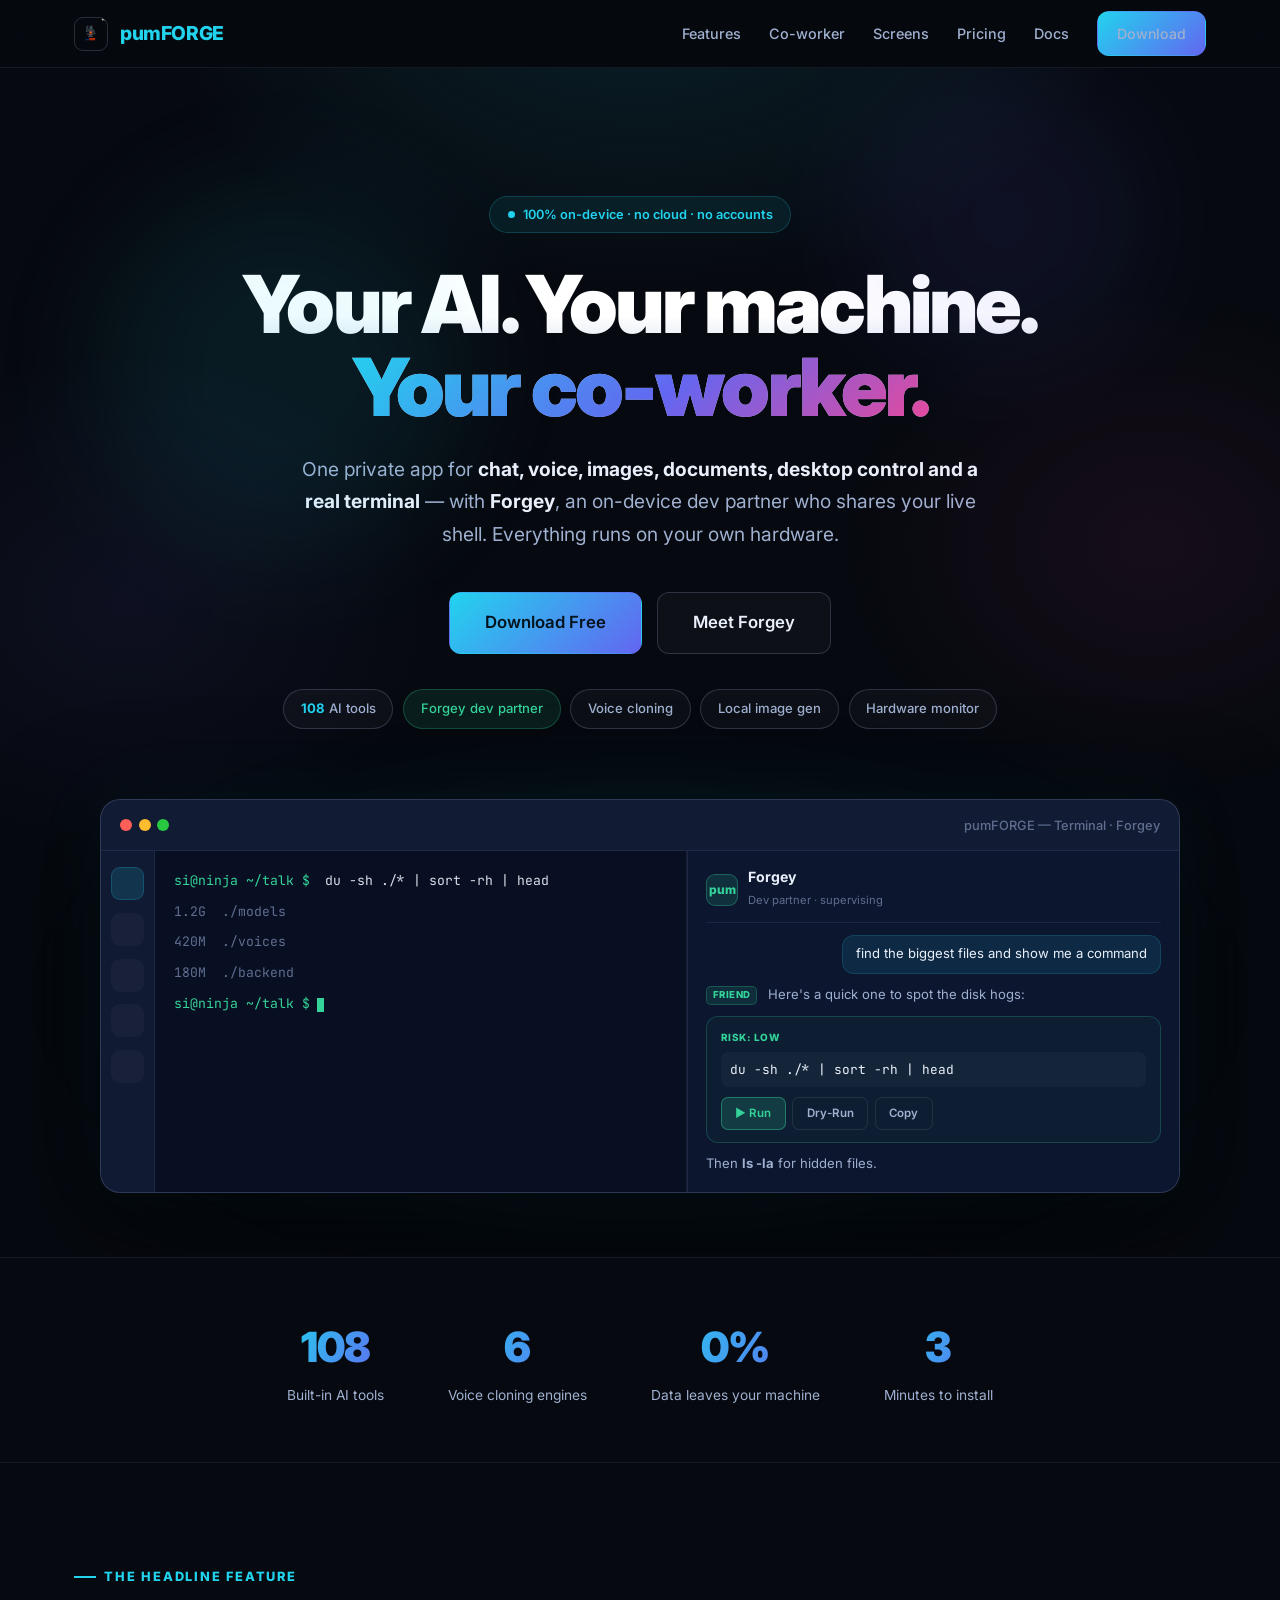
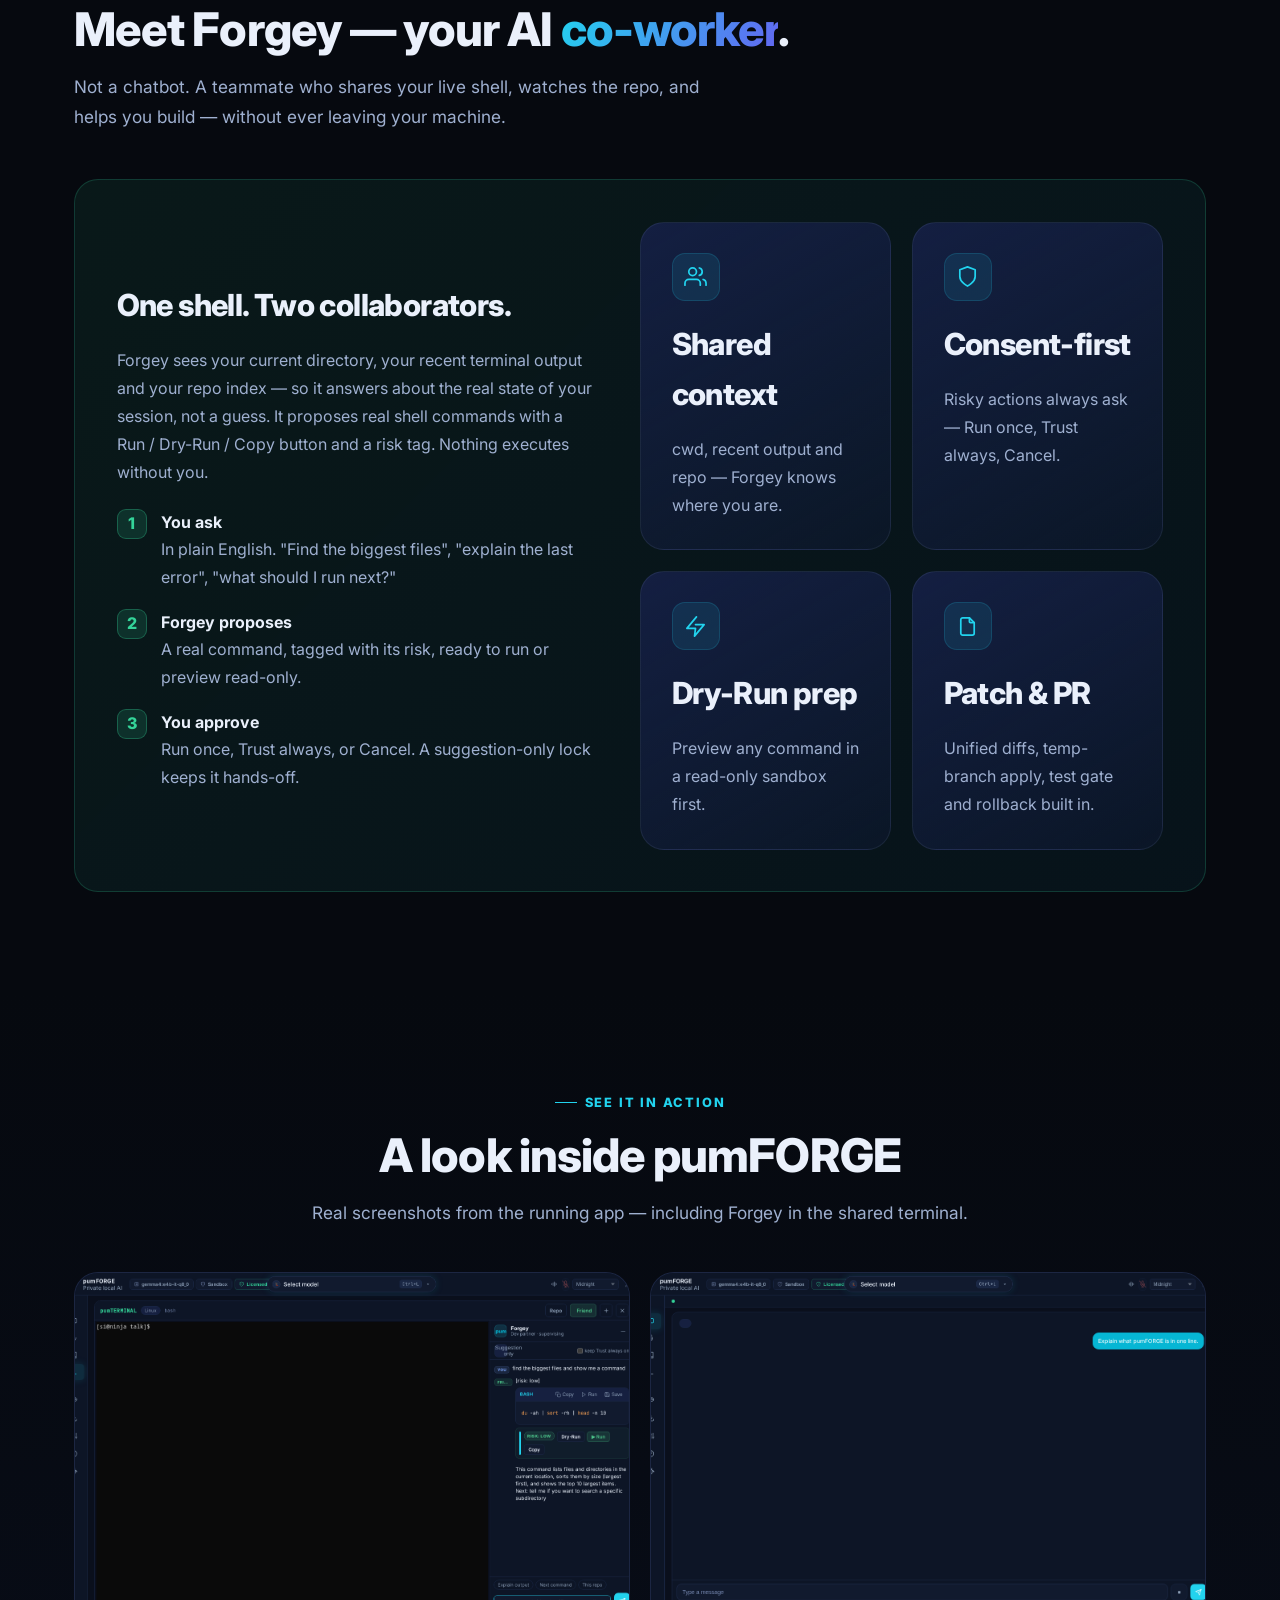
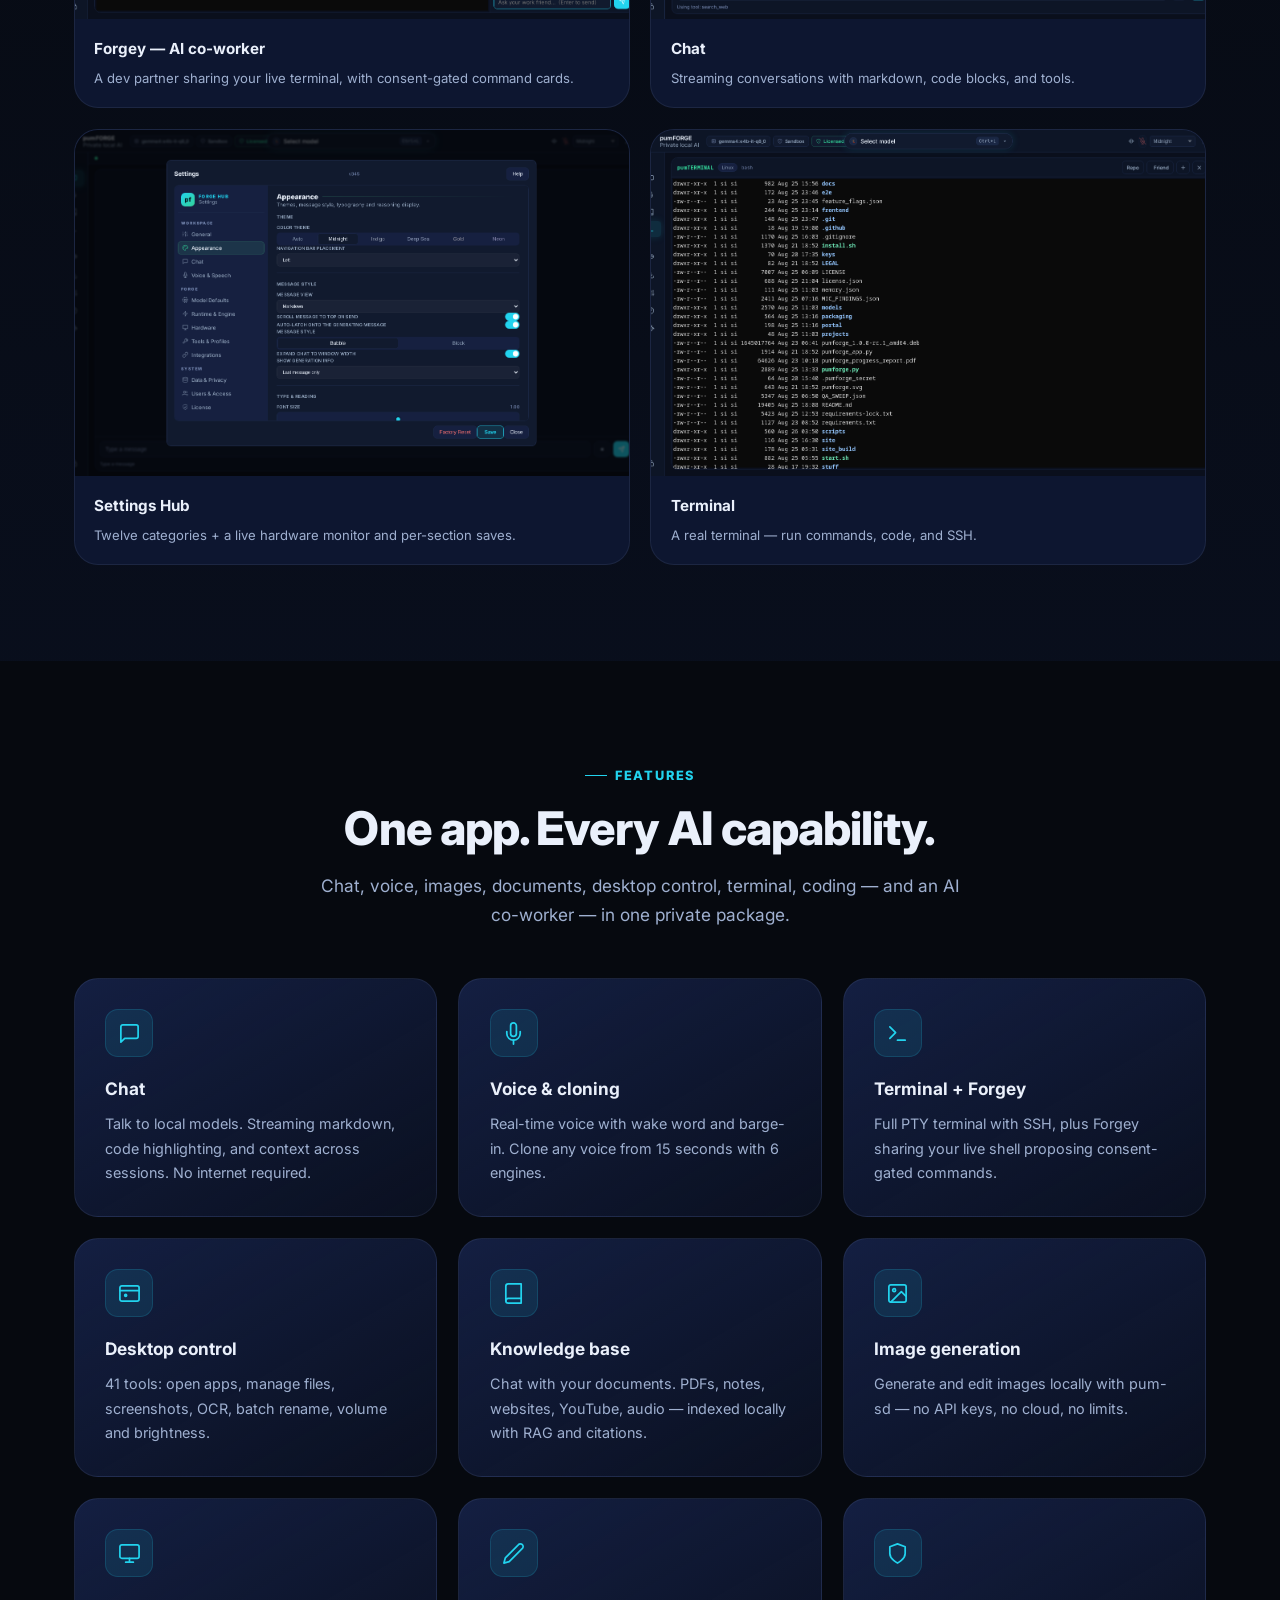
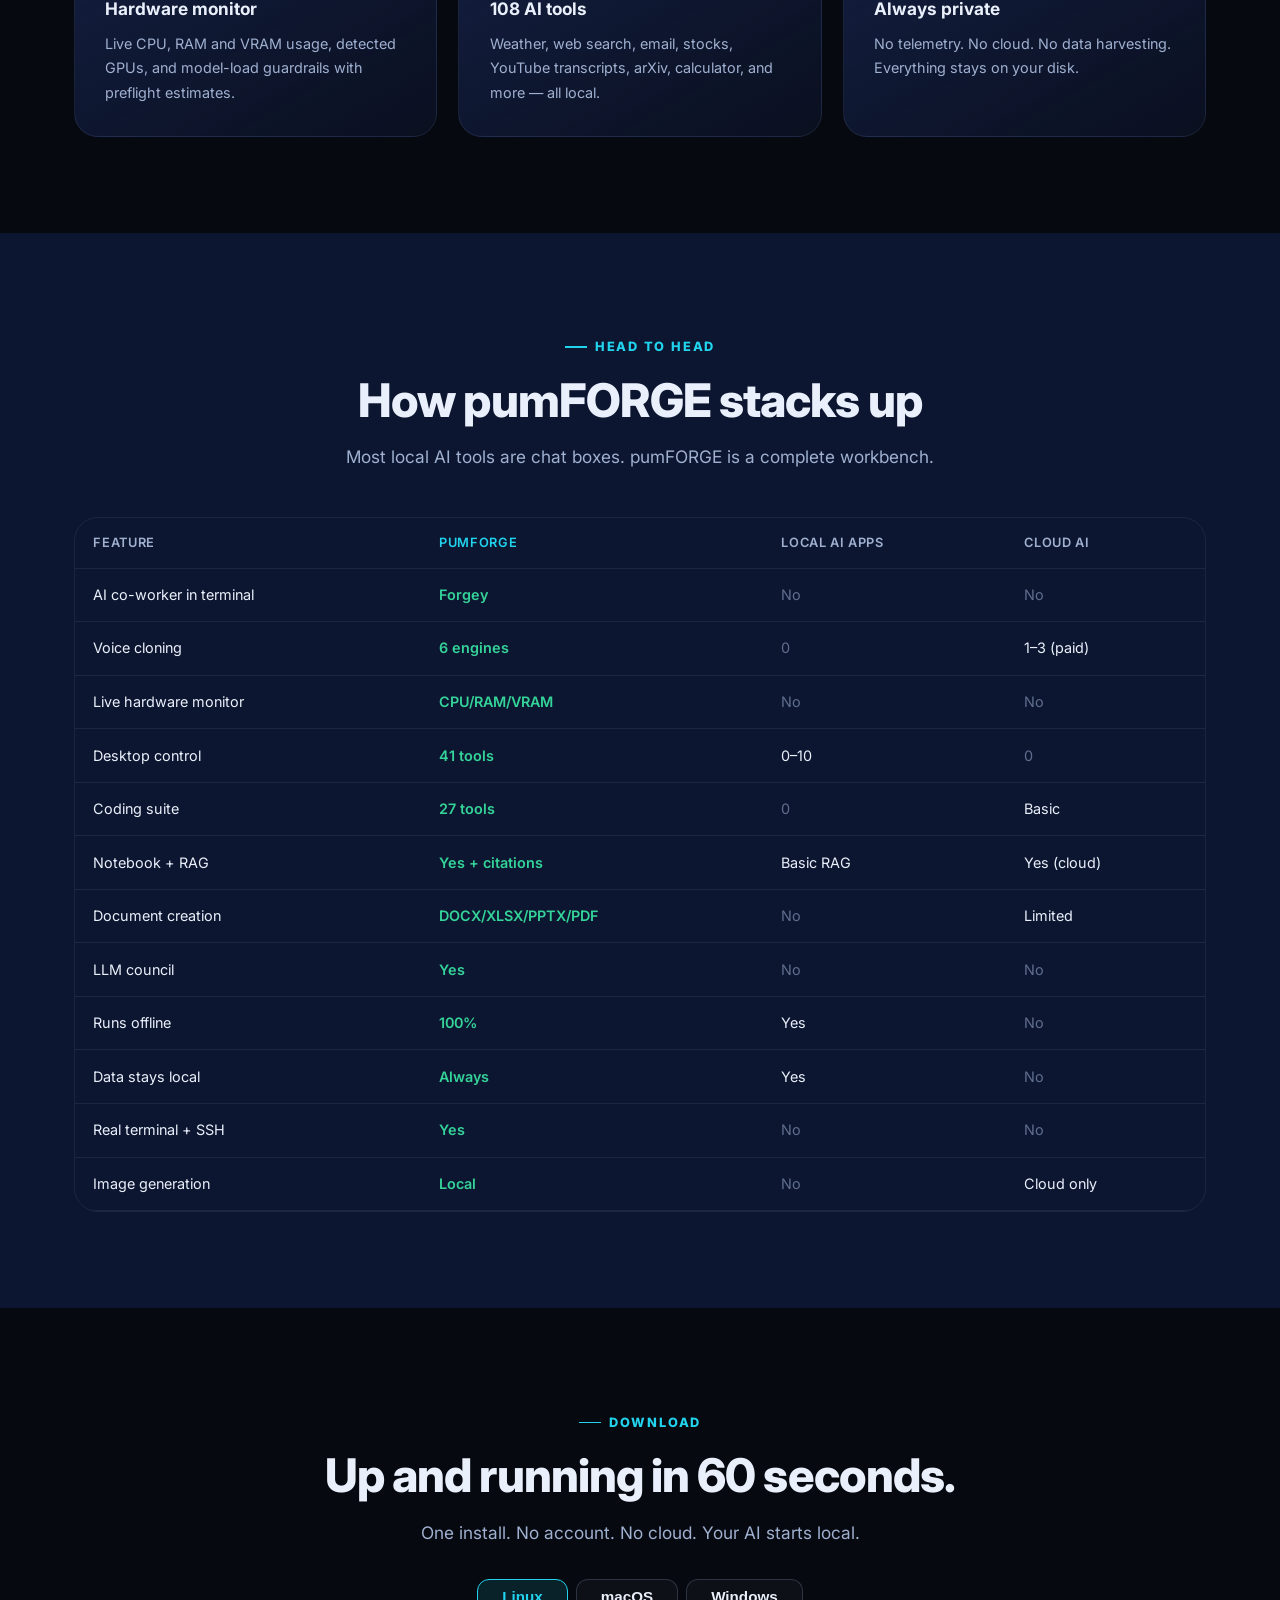
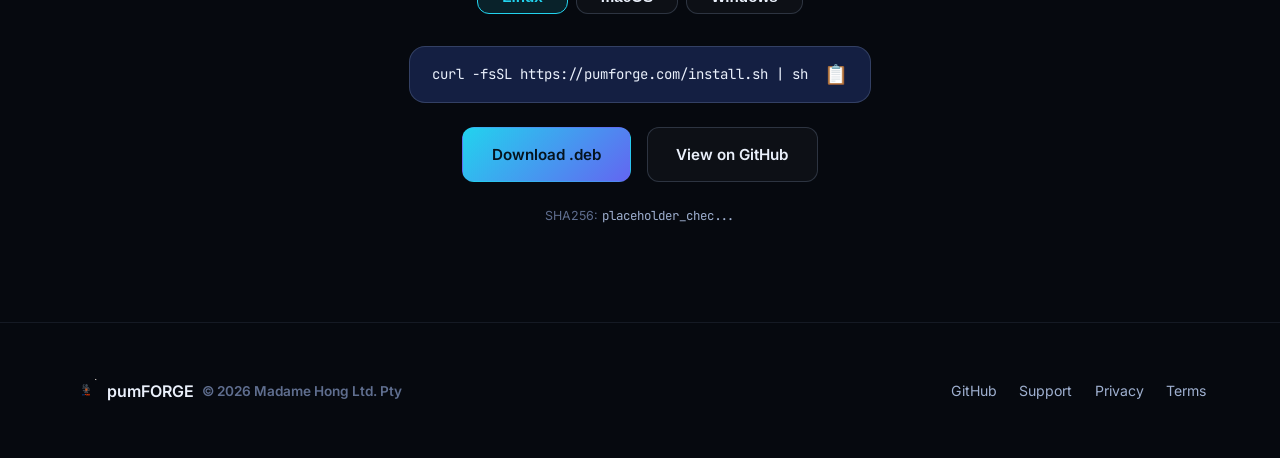
==== index.html @ f3100df6 "Refresh gallery screenshots to v1.3.0 UI; descriptive logo alt; privacy/terms SEO meta - chat/settin" ====
<!DOCTYPE html>
<html lang="en">
<head>
<meta charset="utf-8">
<meta name="viewport" content="width=device-width, initial-scale=1.0">
<title>pumFORGE — Your AI. Your machine. Your co-worker.</title>
<meta name="description" content="The all-in-one private local AI assistant. Chat, voice, images, documents, desktop control, a real terminal — and Forgey, your on-device co-worker. Nothing leaves your PC.">
<link rel="canonical" href="https://pumforge.com/">
<link rel="icon" type="image/png" href="favicon.png">
<meta property="og:type" content="website">
<meta property="og:url" content="https://pumforge.com/">
<meta property="og:title" content="pumFORGE — Private Local AI Assistant & Co-worker">
<meta property="og:description" content="Chat, voice, images, documents, desktop control, a real terminal — and Forgey, your on-device AI co-worker. 100% local, nothing leaves your PC.">
<meta property="og:image" content="https://pumforge.com/og.png">
<meta name="twitter:card" content="summary_large_image">
<meta name="twitter:title" content="pumFORGE — Private Local AI Assistant & Co-worker">
<meta name="twitter:description" content="Chat, voice, images, documents, desktop control, a real terminal — and Forgey, your on-device AI co-worker.">
<link rel="preconnect" href="https://fonts.googleapis.com">
<link rel="preconnect" href="https://fonts.gstatic.com" crossorigin>
<link href="https://fonts.googleapis.com/css2?family=Inter:wght@400;500;600;700;800;900&family=JetBrains+Mono:wght@400;600&display=swap" rel="stylesheet">
<link rel="stylesheet" href="site.css">
<style>.reveal{opacity:0;transform:translateY(26px);transition:opacity .7s cubic-bezier(.2,.7,.2,1),transform .7s cubic-bezier(.2,.7,.2,1)}.reveal.in{opacity:1;transform:none}</style>
</head>
<body>
<header class="nav"><div class="container nav-inner">
  <a href="index.html" class="nav-brand"><img src="pumforge.png" alt="pumFORGE logo — local AI companion"><span>pumFORGE</span></a>
  <nav class="nav-links">
    <a href="features.html">Features</a>
    <a href="#cowork" class="hide-sm">Co-worker</a>
    <a href="#screenshots" class="hide-sm">Screens</a>
    <a href="pricing.html">Pricing</a>
    <a href="docs.html">Docs</a>
    <a href="download.html" class="btn btn-primary" style="padding:.6rem 1.2rem;font-size:.88rem">Download</a>
  </nav>
</div></header>

<main>
<!-- Hero -->
<section class="hero"><div class="orb a"></div><div class="orb b"></div>
  <div class="container">
    <div class="badge"><span class="dot"></span> 100% on-device · no cloud · no accounts</div>
    <h1>Your AI. Your machine.<br><span class="co">Your co-worker.</span></h1>
    <p class="hero-sub">One private app for <b>chat, voice, images, documents, desktop control and a real terminal</b> — with <b>Forgey</b>, an on-device dev partner who shares your live shell. Everything runs on your own hardware.</p>
    <div class="hero-acts">
      <a href="download.html" class="btn btn-primary btn-lg">Download Free</a>
      <a href="#cowork" class="btn btn-secondary btn-lg">Meet Forgey</a>
    </div>
    <div class="chips">
      <span class="chip"><b>108</b> AI tools</span>
      <span class="chip star">Forgey dev partner</span>
      <span class="chip">Voice cloning</span>
      <span class="chip">Local image gen</span>
      <span class="chip">Hardware monitor</span>
    </div>

    <div class="mockup">
      <div class="mockup-glow"></div>
      <div class="mockup-box">
        <div class="m-bar"><div class="m-dots"><span></span><span></span><span></span></div><span class="m-bar-t">pumFORGE — Terminal · Forgey</span></div>
        <div class="m-body">
          <div class="m-rail"><div class="r-dot a"></div><div class="r-dot"></div><div class="r-dot"></div><div class="r-dot"></div><div class="r-dot"></div></div>
          <div class="m-cowork">
            <div class="m-term">
              <div class="term-line"><span class="tp">si@ninja ~/talk $</span> du -sh ./* | sort -rh | head</div>
              <div class="term-line dim">1.2G&nbsp;&nbsp;./models</div>
              <div class="term-line dim">420M&nbsp;&nbsp;./voices</div>
              <div class="term-line dim">180M&nbsp;&nbsp;./backend</div>
              <div class="term-line"><span class="tp">si@ninja ~/talk $</span><span class="caret"></span></div>
            </div>
            <div class="m-friend">
              <div class="wf-head"><span class="wf-ava">pum</span><div><b>Forgey</b><span class="wf-role">Dev partner · supervising</span></div></div>
              <div class="wf-msg user">find the biggest files and show me a command</div>
              <div class="wf-msg ai"><span class="wf-tag">Friend</span> Here's a quick one to spot the disk hogs:</div>
              <div class="wf-cmd"><div class="wf-risk">risk: low</div><div class="wf-code">du -sh ./* | sort -rh | head</div><div class="wf-actions"><span class="wf-btn run">&#9654; Run</span><span class="wf-btn ghost">Dry-Run</span><span class="wf-btn ghost">Copy</span></div></div>
              <div class="wf-msg ai">Then <b>ls -la</b> for hidden files.</div>
            </div>
          </div>
        </div>
      </div>
    </div>
  </div>
</section>

<!-- Stats -->
<section class="stats"><div class="container"><div class="stats-grid">
  <div class="stat"><div class="n">108</div><div class="l">Built-in AI tools</div></div>
  <div class="stat"><div class="n">6</div><div class="l">Voice cloning engines</div></div>
  <div class="stat"><div class="n">0%</div><div class="l">Data leaves your machine</div></div>
  <div class="stat"><div class="n">3</div><div class="l">Minutes to install</div></div>
</div></div></section>

<!-- Co-worker -->
<section id="cowork"><div class="container">
  <p class="section-title">The headline feature</p>
  <h2>Meet Forgey — your AI <em>co-worker</em>.</h2>
  <p class="subtitle">Not a chatbot. A teammate who shares your live shell, watches the repo, and helps you build — without ever leaving your machine.</p>
  <div class="cw-feature" style="margin-top:3rem">
    <div>
      <h3>One shell. Two collaborators.</h3>
      <p>Forgey sees your current directory, your recent terminal output and your repo index — so it answers about the real state of your session, not a guess. It proposes real shell commands with a Run / Dry-Run / Copy button and a risk tag. Nothing executes without you.</p>
      <div class="cw-steps">
        <div class="cw-step"><span class="n">1</span><div><b>You ask</b><p>In plain English. "Find the biggest files", "explain the last error", "what should I run next?"</p></div></div>
        <div class="cw-step"><span class="n">2</span><div><b>Forgey proposes</b><p>A real command, tagged with its risk, ready to run or preview read-only.</p></div></div>
        <div class="cw-step"><span class="n">3</span><div><b>You approve</b><p>Run once, Trust always, or Cancel. A suggestion-only lock keeps it hands-off.</p></div></div>
      </div>
    </div>
    <div class="grid grid-2">
      <div class="feature"><div class="fi"><svg viewBox="0 0 24 24" fill="none" stroke-width="1.8" stroke-linecap="round" stroke-linejoin="round"><path d="M17 21v-2a4 4 0 0 0-4-4H5a4 4 0 0 0-4 4v2"/><circle cx="9" cy="7" r="4"/><path d="M23 21v-2a4 4 0 0 0-3-3.87"/><path d="M16 3.13a4 4 0 0 1 0 7.75"/></svg></div><h3>Shared context</h3><p>cwd, recent output and repo — Forgey knows where you are.</p></div>
      <div class="feature"><div class="fi"><svg viewBox="0 0 24 24" fill="none" stroke-width="1.8" stroke-linecap="round" stroke-linejoin="round"><path d="M12 22s8-4 8-10V5l-8-3-8 3v7c0 6 8 10 8 10z"/></svg></div><h3>Consent-first</h3><p>Risky actions always ask — Run once, Trust always, Cancel.</p></div>
      <div class="feature"><div class="fi"><svg viewBox="0 0 24 24" fill="none" stroke-width="1.8" stroke-linecap="round" stroke-linejoin="round"><polyline points="13 2 3 14 12 14 11 22 21 10 12 10"/></svg></div><h3>Dry-Run prep</h3><p>Preview any command in a read-only sandbox first.</p></div>
      <div class="feature"><div class="fi"><svg viewBox="0 0 24 24" fill="none" stroke-width="1.8" stroke-linecap="round" stroke-linejoin="round"><path d="M14 3v4a1 1 0 0 0 1 1h4"/><path d="M17 21H7a2 2 0 0 1-2-2V5a2 2 0 0 1 2-2h7l5 5v11a2 2 0 0 1-2 2z"/></svg></div><h3>Patch &amp; PR</h3><p>Unified diffs, temp-branch apply, test gate and rollback built in.</p></div>
    </div>
  </div>
</div></section>

<!-- Screenshots -->
<section id="screenshots" style="background:linear-gradient(180deg,transparent,rgba(13,22,48,.4))"><div class="container">
  <div class="center"><p class="section-title" style="justify-content:center">See it in action</p><h2>A look inside pumFORGE</h2><p class="subtitle">Real screenshots from the running app — including Forgey in the shared terminal.</p></div>
  <div class="shot-grid">
    <figure class="shot"><img src="workfriend.png" alt="Forgey — AI co-worker in the shared terminal" loading="lazy"><figcaption><b>Forgey — AI co-worker</b><span>A dev partner sharing your live terminal, with consent-gated command cards.</span></figcaption></figure>
    <figure class="shot"><img src="chat.png" alt="Chat with streaming markdown and code blocks" loading="lazy"><figcaption><b>Chat</b><span>Streaming conversations with markdown, code blocks, and tools.</span></figcaption></figure>
    <figure class="shot"><img src="settings.png" alt="Settings Hub" loading="lazy"><figcaption><b>Settings Hub</b><span>Twelve categories + a live hardware monitor and per-section saves.</span></figcaption></figure>
    <figure class="shot"><img src="terminal.png" alt="Terminal" loading="lazy"><figcaption><b>Terminal</b><span>A real terminal — run commands, code, and SSH.</span></figcaption></figure>
  </div>
</div></section>

<!-- Features -->
<section id="features"><div class="container">
  <div class="center"><p class="section-title" style="justify-content:center">Features</p><h2>One app. Every AI capability.</h2><p class="subtitle">Chat, voice, images, documents, desktop control, terminal, coding — and an AI co-worker — in one private package.</p></div>
  <div class="grid grid-3" style="margin-top:3rem">
    <div class="feature"><div class="fi"><svg viewBox="0 0 24 24" fill="none" stroke-width="1.8" stroke-linecap="round" stroke-linejoin="round"><path d="M21 15a2 2 0 0 1-2 2H7l-4 4V5a2 2 0 0 1 2-2h14a2 2 0 0 1 2 2z"/></svg></div><h3>Chat</h3><p>Talk to local models. Streaming markdown, code highlighting, and context across sessions. No internet required.</p></div>
    <div class="feature"><div class="fi"><svg viewBox="0 0 24 24" fill="none" stroke-width="1.8" stroke-linecap="round" stroke-linejoin="round"><path d="M12 1a3 3 0 0 0-3 3v8a3 3 0 0 0 6 0V4a3 3 0 0 0-3-3z"/><path d="M19 10v2a7 7 0 0 1-14 0v-2"/><line x1="12" y1="19" x2="12" y2="23"/></svg></div><h3>Voice &amp; cloning</h3><p>Real-time voice with wake word and barge-in. Clone any voice from 15 seconds with 6 engines.</p></div>
    <div class="feature"><div class="fi"><svg viewBox="0 0 24 24" fill="none" stroke-width="1.8" stroke-linecap="round" stroke-linejoin="round"><polyline points="4 17 10 11 4 5"/><line x1="12" y1="19" x2="20" y2="19"/></svg></div><h3>Terminal + Forgey</h3><p>Full PTY terminal with SSH, plus Forgey sharing your live shell proposing consent-gated commands.</p></div>
    <div class="feature"><div class="fi"><svg viewBox="0 0 24 24" fill="none" stroke-width="1.8" stroke-linecap="round" stroke-linejoin="round"><rect x="2" y="4" width="20" height="16" rx="2"/><line x1="2" y1="9" x2="22" y2="9"/><circle cx="8" cy="14" r="1"/></svg></div><h3>Desktop control</h3><p>41 tools: open apps, manage files, screenshots, OCR, batch rename, volume and brightness.</p></div>
    <div class="feature"><div class="fi"><svg viewBox="0 0 24 24" fill="none" stroke-width="1.8" stroke-linecap="round" stroke-linejoin="round"><path d="M4 19.5A2.5 2.5 0 0 1 6.5 17H20"/><path d="M6.5 2H20v20H6.5A2.5 2.5 0 0 1 4 19.5v-15A2.5 2.5 0 0 1 6.5 2z"/></svg></div><h3>Knowledge base</h3><p>Chat with your documents. PDFs, notes, websites, YouTube, audio — indexed locally with RAG and citations.</p></div>
    <div class="feature"><div class="fi"><svg viewBox="0 0 24 24" fill="none" stroke-width="1.8" stroke-linecap="round" stroke-linejoin="round"><rect x="3" y="3" width="18" height="18" rx="2"/><circle cx="8.5" cy="8.5" r="1.5"/><path d="M21 15l-5-5L5 21"/></svg></div><h3>Image generation</h3><p>Generate and edit images locally with pum-sd — no API keys, no cloud, no limits.</p></div>
    <div class="feature"><div class="fi"><svg viewBox="0 0 24 24" fill="none" stroke-width="1.8" stroke-linecap="round" stroke-linejoin="round"><rect x="2" y="3" width="20" height="14" rx="2"/><line x1="8" y1="21" x2="16" y2="21"/><line x1="12" y1="17" x2="12" y2="21"/></svg></div><h3>Hardware monitor</h3><p>Live CPU, RAM and VRAM usage, detected GPUs, and model-load guardrails with preflight estimates.</p></div>
    <div class="feature"><div class="fi"><svg viewBox="0 0 24 24" fill="none" stroke-width="1.8" stroke-linecap="round" stroke-linejoin="round"><path d="M17 3a2.85 2.83 0 1 1 4 4L7.5 20.5 2 22l1.5-5.5Z"/></svg></div><h3>108 AI tools</h3><p>Weather, web search, email, stocks, YouTube transcripts, arXiv, calculator, and more — all local.</p></div>
    <div class="feature"><div class="fi"><svg viewBox="0 0 24 24" fill="none" stroke-width="1.8" stroke-linecap="round" stroke-linejoin="round"><path d="M12 22s8-4 8-10V5l-8-3-8 3v7c0 6 8 10 8 10z"/></svg></div><h3>Always private</h3><p>No telemetry. No cloud. No data harvesting. Everything stays on your disk.</p></div>
  </div>
</div></section>

<!-- Compare -->
<section id="compare" style="background:var(--surface)"><div class="container">
  <div class="center"><p class="section-title" style="justify-content:center">Head to head</p><h2>How pumFORGE stacks up</h2><p class="subtitle">Most local AI tools are chat boxes. pumFORGE is a complete workbench.</p></div>
  <div class="cmp-wrap" style="margin-top:2.8rem"><table class="cmp">
    <thead><tr><th>Feature</th><th class="pf">pumFORGE</th><th>Local AI apps</th><th>Cloud AI</th></tr></thead>
    <tbody>
      <tr><td>AI co-worker in terminal</td><td class="pf">Forgey</td><td class="cx">No</td><td class="cx">No</td></tr>
      <tr><td>Voice cloning</td><td class="pf">6 engines</td><td class="cx">0</td><td>1–3 (paid)</td></tr>
      <tr><td>Live hardware monitor</td><td class="pf">CPU/RAM/VRAM</td><td class="cx">No</td><td class="cx">No</td></tr>
      <tr><td>Desktop control</td><td class="pf">41 tools</td><td>0–10</td><td class="cx">0</td></tr>
      <tr><td>Coding suite</td><td class="pf">27 tools</td><td class="cx">0</td><td>Basic</td></tr>
      <tr><td>Notebook + RAG</td><td class="pf">Yes + citations</td><td>Basic RAG</td><td>Yes (cloud)</td></tr>
      <tr><td>Document creation</td><td class="pf">DOCX/XLSX/PPTX/PDF</td><td class="cx">No</td><td>Limited</td></tr>
      <tr><td>LLM council</td><td class="pf">Yes</td><td class="cx">No</td><td class="cx">No</td></tr>
      <tr><td>Runs offline</td><td class="pf">100%</td><td>Yes</td><td class="cx">No</td></tr>
      <tr><td>Data stays local</td><td class="pf">Always</td><td>Yes</td><td class="cx">No</td></tr>
      <tr><td>Real terminal + SSH</td><td class="pf">Yes</td><td class="cx">No</td><td class="cx">No</td></tr>
      <tr><td>Image generation</td><td class="pf">Local</td><td class="cx">No</td><td>Cloud only</td></tr>
    </tbody>
  </table></div>
</div></section>

<!-- Download -->
<section id="download"><div class="container center">
  <p class="section-title" style="justify-content:center">Download</p>
  <h2>Up and running in 60 seconds.</h2>
  <p class="subtitle">One install. No account. No cloud. Your AI starts local.</p>
  <div class="platform-tabs" style="margin-top:2rem">
    <button class="btn btn-secondary platform-tab active" data-platform="linux" style="padding:.5rem 1.5rem">Linux</button>
    <button class="btn btn-secondary platform-tab" data-platform="macos" style="padding:.5rem 1.5rem">macOS</button>
    <button class="btn btn-secondary platform-tab" data-platform="windows" style="padding:.5rem 1.5rem">Windows</button>
  </div>
  <div class="install-cmd"><code id="install-cmd">curl -fsSL https://pumforge.com/install.sh | sh</code><button onclick="navigator.clipboard.writeText(document.getElementById('install-cmd').textContent)" class="install-copy" title="Copy">📋</button></div>
  <div style="display:flex;justify-content:center;gap:1rem;flex-wrap:wrap">
    <a href="https://github.com/geekie82/pumforge/releases/latest" class="btn btn-primary">Download .deb</a>
    <a href="https://github.com/geekie82/pumforge" class="btn btn-secondary">View on GitHub</a>
  </div>
  <p style="margin-top:1.5rem;color:var(--text-faint);font-size:.78rem">SHA256: <code id="checksum" style="color:var(--text-dim)">Loading...</code></p>
</div></section>
</main>

<footer class="footer"><div class="container footer-inner">
  <div class="footer-brand"><img src="pumforge.png" alt="pumFORGE logo — local AI companion"><span>pumFORGE</span><span class="copy">© 2026 Madame Hong Ltd. Pty</span></div>
  <div class="footer-links"><a href="https://github.com/geekie82/pumforge">GitHub</a><a href="mailto:support@pumforge.com">Support</a><a href="privacy.html">Privacy</a><a href="terms.html">Terms</a></div>
</div></footer>

<script>
// reveal on scroll
(function(){var els=document.querySelectorAll('.reveal');if('IntersectionObserver'in window){var io=new IntersectionObserver(function(en){en.forEach(function(e){if(e.isIntersecting){e.target.classList.add('in');io.unobserve(e.target);}});},{threshold:.12});els.forEach(function(e){io.observe(e);});setTimeout(function(){els.forEach(function(e){e.classList.add('in');});},2600);}else{els.forEach(function(e){e.classList.add('in');});}})();
// platform tabs
var cmds={linux:'curl -fsSL https://pumforge.com/install.sh | sh',macos:'curl -fsSL https://pumforge.com/install.sh | sh',windows:'irm https://pumforge.com/install.ps1 | iex'};
document.querySelectorAll('.platform-tab').forEach(function(t){t.addEventListener('click',function(){document.querySelectorAll('.platform-tab').forEach(function(x){x.classList.remove('active');});t.classList.add('active');document.getElementById('install-cmd').textContent=cmds[t.dataset.platform];});});
// checksum
fetch('checksums.json').then(function(r){return r.json();}).then(function(d){var e=Object.entries(d).find(function(x){return x[0].endsWith('.deb');});if(e)document.getElementById('checksum').textContent=e[1].slice(0,16)+'...';}).catch(function(){});
</script>
</body>
</html>
---- site.css ----
/* pumFORGE design system — premium v2 */
:root{
  --bg:#06090f;--bg2:#0a1020;--surface:#0d1630;--surface2:#111b3a;--panel:#141f42;
  --border:rgba(158,180,220,.10);--border-strong:rgba(158,180,220,.22);
  --text:#eaf0fb;--text-dim:#9fb0d0;--text-faint:#5f6e8f;
  --accent:#22d3ee;--accent2:#6366f1;--accent3:#ec4899;
  --green:#34d399;--amber:#fbbf24;--red:#f87171;
  --radius:16px;--radius-lg:24px;
  --font-sans:'Inter',system-ui,-apple-system,'Segoe UI',Roboto,sans-serif;
  --font-mono:'JetBrains Mono','Fira Code',monospace;
  --shadow:0 40px 120px rgba(0,0,0,.55),0 0 80px rgba(34,211,238,.06);
}
*,*::before,*::after{box-sizing:border-box;margin:0;padding:0}
html{scroll-behavior:smooth;scroll-padding-top:80px}
body{font-family:var(--font-sans);background:var(--bg);color:var(--text);line-height:1.65;-webkit-font-smoothing:antialiased;overflow-x:hidden}
a{color:var(--accent);text-decoration:none;transition:color .2s}
a:hover{color:#7be3f7}
img{max-width:100%;height:auto;display:block}
code{font-family:var(--font-mono)}
.container{max-width:1180px;margin:0 auto;padding:0 24px}
.sr-only{position:absolute;width:1px;height:1px;padding:0;margin:-1px;overflow:hidden;clip:rect(0,0,0,0);border:0}

/* nav */
.nav{position:sticky;top:0;z-index:100;height:68px;background:rgba(6,9,15,.72);backdrop-filter:blur(22px);border-bottom:1px solid var(--border)}
.nav-inner{display:flex;align-items:center;justify-content:space-between;height:100%}
.nav-brand{display:flex;align-items:center;gap:12px}
.nav-brand img{height:34px;width:34px;border-radius:9px;border:1px solid var(--border-strong)}
.nav-brand span{font-weight:800;font-size:1.2rem;letter-spacing:-.02em}
.nav-links{display:flex;align-items:center;gap:28px}
.nav-links a{color:var(--text-dim);font-size:.9rem;font-weight:500}
.nav-links a:hover{color:var(--text)}
@media(max-width:820px){.nav-links .hide-sm{display:none}}

/* buttons */
.btn{display:inline-flex;align-items:center;justify-content:center;gap:.5rem;padding:.85rem 1.8rem;border-radius:12px;font-weight:600;font-size:.95rem;cursor:pointer;transition:all .2s;border:1px solid transparent;text-decoration:none}
.btn-primary{background:linear-gradient(135deg,var(--accent),var(--accent2));color:#05131c}
.btn-primary:hover{filter:brightness(1.12);transform:translateY(-1px);box-shadow:0 10px 34px rgba(34,211,238,.3)}
.btn-secondary{background:rgba(255,255,255,.03);color:var(--text);border-color:var(--border-strong)}
.btn-secondary:hover{border-color:var(--accent);color:var(--accent)}
.btn-lg{padding:1rem 2.2rem;font-size:1.05rem}

/* hero */
.hero{position:relative;padding:8rem 0 4rem;text-align:center;overflow:hidden}
.hero::before{content:'';position:absolute;inset:0;pointer-events:none;
  background:radial-gradient(ellipse 800px 520px at 50% -8%,rgba(34,211,238,.12),transparent 62%),
             radial-gradient(ellipse 520px 420px at 10% 45%,rgba(99,102,241,.08),transparent 60%),
             radial-gradient(ellipse 520px 420px at 90% 40%,rgba(236,72,153,.07),transparent 60%)}
.orb{position:absolute;border-radius:50%;filter:blur(60px);opacity:.5;pointer-events:none}
.orb.a{width:360px;height:360px;background:rgba(34,211,238,.18);top:10%;left:8%}
.orb.b{width:300px;height:300px;background:rgba(99,102,241,.18);top:0;right:10%}
.badge{display:inline-flex;align-items:center;gap:.5rem;padding:.45rem 1.1rem;border-radius:999px;background:rgba(34,211,238,.08);border:1px solid rgba(34,211,238,.2);font-size:.8rem;font-weight:600;color:var(--accent);margin-bottom:1.8rem}
.badge .dot{width:7px;height:7px;border-radius:50%;background:var(--accent);animation:pulse 2s infinite}
@keyframes pulse{0%,100%{opacity:1}50%{opacity:.35}}
.hero h1{font-size:clamp(2.9rem,6.6vw,5rem);font-weight:900;line-height:1.04;letter-spacing:-.035em;margin-bottom:1.5rem;
  background:linear-gradient(180deg,#fff 32%,#9db0d6 100%);-webkit-background-clip:text;-webkit-text-fill-color:transparent;background-clip:text}
.hero h1 .co{background:linear-gradient(135deg,var(--accent),var(--accent2) 55%,var(--accent3));-webkit-background-clip:text;-webkit-text-fill-color:transparent;background-clip:text}
.hero-sub{font-size:1.2rem;color:var(--text-dim);max-width:700px;margin:0 auto 2.6rem;line-height:1.7}
.hero-sub b{color:var(--text)}
.hero-acts{display:flex;gap:.9rem;justify-content:center;flex-wrap:wrap}
.chips{display:flex;gap:.6rem;justify-content:center;flex-wrap:wrap;margin-top:2.2rem}
.chip{padding:.5rem 1.05rem;border-radius:999px;background:rgba(255,255,255,.03);border:1px solid var(--border-strong);color:var(--text-dim);font-size:.82rem;font-weight:500}
.chip b{color:var(--accent)}.chip.star{background:rgba(52,211,153,.1);border-color:rgba(52,211,153,.25);color:var(--green)}

/* mockup: terminal + forgey */
.mockup{max-width:1080px;margin:4.4rem auto 0;text-align:left;position:relative}
.mockup-glow{position:absolute;inset:-56px;z-index:-1;background:radial-gradient(ellipse at center,rgba(34,211,238,.12),transparent 70%);filter:blur(50px)}
.mockup-box{background:var(--surface);border:1px solid var(--border-strong);border-radius:20px;overflow:hidden;box-shadow:var(--shadow)}
.m-bar{display:flex;align-items:center;gap:.6rem;padding:.9rem 1.2rem;background:rgba(255,255,255,.02);border-bottom:1px solid var(--border)}
.m-dots{display:flex;gap:.4rem}.m-dots span{width:12px;height:12px;border-radius:50%}
.m-dots span:nth-child(1){background:#ff5f57}.m-dots span:nth-child(2){background:#febc2e}.m-dots span:nth-child(3){background:#28c840}
.m-bar-t{font-size:.8rem;color:var(--text-faint);margin-left:auto;font-weight:500}
.m-body{display:grid;grid-template-columns:54px 1fr;min-height:340px}
.m-rail{background:rgba(255,255,255,.016);border-right:1px solid var(--border);display:flex;flex-direction:column;align-items:center;padding:1rem 0;gap:.8rem}
.r-dot{width:33px;height:33px;border-radius:9px;background:rgba(255,255,255,.03)}.r-dot.a{background:rgba(34,211,238,.14);border:1px solid rgba(34,211,238,.2)}
.m-cowork{display:grid;grid-template-columns:1.08fr 1fr;min-height:340px}
.m-term{border-right:1px solid var(--border);padding:1.2rem;display:flex;flex-direction:column;gap:.6rem;font-family:var(--font-mono);font-size:.82rem;background:rgba(0,0,0,.3)}
.term-line{color:#d8dee9;line-height:1.6}.term-line.dim{color:var(--text-faint)}
.tp{color:var(--green);margin-right:.4rem}.caret{display:inline-block;width:7px;height:14px;background:var(--green);vertical-align:text-bottom;animation:blink 1s steps(2,start) infinite}
@keyframes blink{50%{opacity:0}}
.m-friend{border-left:1px solid var(--border);padding:1.15rem;display:flex;flex-direction:column;gap:.7rem;background:rgba(13,22,48,.6)}
.wf-head{display:flex;align-items:center;gap:.6rem;padding-bottom:.7rem;border-bottom:1px solid var(--border)}
.wf-ava{width:32px;height:32px;border-radius:9px;background:rgba(52,211,153,.14);border:1px solid rgba(52,211,153,.32);display:grid;place-items:center;font-size:12px;font-weight:800;color:var(--green)}
.wf-head b{font-size:.88rem;display:block;line-height:1.1}.wf-role{font-size:.7rem;color:var(--text-faint)}
.wf-msg{font-size:.82rem;line-height:1.5}.wf-msg.user{align-self:flex-end;background:rgba(34,211,238,.1);border:1px solid rgba(34,211,238,.16);padding:.55rem .8rem;border-radius:12px;max-width:88%}
.wf-msg.ai{color:var(--text-dim)}.wf-tag{display:inline-block;font-size:.6rem;font-weight:800;text-transform:uppercase;letter-spacing:.04em;color:var(--green);background:rgba(52,211,153,.12);border:1px solid rgba(52,211,153,.25);padding:1px 6px;border-radius:5px;margin-right:.4rem;vertical-align:middle}
.wf-cmd{border:1px solid rgba(52,211,153,.22);background:rgba(52,211,153,.04);border-radius:12px;padding:.75rem .85rem}
.wf-risk{font-size:.62rem;font-weight:800;text-transform:uppercase;letter-spacing:.05em;color:var(--green);margin-bottom:.4rem}
.wf-code{font-family:var(--font-mono);font-size:.8rem;color:var(--text);background:rgba(255,255,255,.03);padding:.45rem .6rem;border-radius:7px;margin-bottom:.6rem;overflow-x:auto;white-space:nowrap}
.wf-actions{display:flex;gap:.4rem}.wf-btn{font-size:.72rem;font-weight:600;padding:.38rem .85rem;border-radius:7px;border:1px solid var(--border-strong);color:var(--text-dim)}
.wf-btn.run{background:rgba(52,211,153,.16);border-color:rgba(52,211,153,.42);color:var(--green)}.wf-btn.ghost{border-color:rgba(255,255,255,.09)}

/* sections */
section{padding:6rem 0;position:relative}
.section-title{font-size:.8rem;font-weight:800;color:var(--accent);text-transform:uppercase;letter-spacing:.14em;margin-bottom:1rem;display:inline-flex;align-items:center;gap:.5rem}
.section-title::before{content:'';width:22px;height:1.5px;background:var(--accent)}
h2{font-size:clamp(2rem,4vw,2.9rem);font-weight:800;letter-spacing:-.02em;line-height:1.14;margin-bottom:1rem}
h2 em{font-style:normal;background:linear-gradient(120deg,var(--accent),var(--accent2));-webkit-background-clip:text;-webkit-text-fill-color:transparent;background-clip:text}
.subtitle{font-size:1.08rem;color:var(--text-dim);max-width:660px;line-height:1.7}
.center{text-align:center}.center .subtitle{margin-left:auto;margin-right:auto}

/* stats */
.stats{padding:3.4rem 0;border-top:1px solid var(--border);border-bottom:1px solid var(--border)}
.stats-grid{display:flex;justify-content:center;gap:4rem;flex-wrap:wrap}
.stat{text-align:center}.stat .n{font-size:2.6rem;font-weight:900;color:var(--accent);letter-spacing:-.02em;background:linear-gradient(120deg,var(--accent),var(--accent2));-webkit-background-clip:text;-webkit-text-fill-color:transparent;background-clip:text}
.stat .l{color:var(--text-dim);font-size:.86rem;margin-top:.2rem}

/* cards */
.grid{display:grid;gap:1.3rem}.grid-2{grid-template-columns:repeat(2,1fr)}.grid-3{grid-template-columns:repeat(3,1fr)}.grid-4{grid-template-columns:repeat(4,1fr)}
.feature{background:linear-gradient(150deg,var(--panel),rgba(17,27,58,.4));border:1px solid var(--border);border-radius:var(--radius-lg);padding:1.9rem;transition:border-color .25s,transform .25s,box-shadow .25s}
.feature:hover{border-color:rgba(34,211,238,.2);transform:translateY(-4px);box-shadow:0 16px 50px rgba(0,0,0,.3)}
.feature .fi{width:48px;height:48px;border-radius:13px;background:rgba(34,211,238,.1);border:1px solid rgba(34,211,238,.16);display:grid;place-items:center;margin-bottom:1.1rem}
.feature .fi svg{width:23px;height:23px;stroke:var(--accent)}
.feature h3{font-size:1.08rem;font-weight:700;margin-bottom:.55rem}
.feature p{font-size:.9rem;color:var(--text-dim);line-height:1.7}

/* gallery */
.shot-grid{display:grid;grid-template-columns:repeat(2,1fr);gap:1.3rem;margin-top:2.8rem}
.shot{border:1px solid var(--border);border-radius:var(--radius-lg);overflow:hidden;background:var(--surface);transition:border-color .25s,transform .25s}
.shot:hover{border-color:rgba(34,211,238,.22);transform:translateY(-4px)}
.shot img{aspect-ratio:16/10;object-fit:cover;width:100%}
.shot figcaption{padding:1.05rem 1.2rem}.shot figcaption b{display:block;font-size:.95rem;margin-bottom:.2rem}
.shot figcaption span{font-size:.82rem;color:var(--text-dim)}

/* big co-worker callout */
.cw-feature{background:linear-gradient(135deg,rgba(52,211,153,.08),rgba(34,211,238,.05));border:1px solid rgba(52,211,153,.2);border-radius:var(--radius-lg);padding:2.6rem;display:grid;grid-template-columns:1fr 1.1fr;gap:3rem;align-items:center}
.cw-feature h3{font-size:1.9rem;font-weight:800;margin-bottom:1rem;letter-spacing:-.02em}
.cw-feature p{color:var(--text-dim);font-size:1rem;line-height:1.75}
.cw-steps{display:flex;flex-direction:column;gap:1.1rem;margin-top:1.4rem}
.cw-step{display:flex;gap:.9rem;align-items:flex-start}.cw-step .n{width:30px;height:30px;flex-shrink:0;border-radius:9px;background:rgba(52,211,153,.14);border:1px solid rgba(52,211,153,.3);color:var(--green);display:grid;place-items:center;font-weight:800}
.cw-step b{color:var(--text)}.cw-step p{margin:0}

/* compare */
.cmp-wrap{overflow-x:auto;border:1px solid var(--border);border-radius:var(--radius-lg)}
table.cmp{width:100%;border-collapse:collapse;font-size:.9rem;min-width:660px}
.cmp th,.cmp td{padding:.9rem 1.15rem;text-align:left;border-bottom:1px solid var(--border)}
.cmp thead th{color:var(--text-dim);font-weight:600;font-size:.8rem;text-transform:uppercase;letter-spacing:.05em}
.cmp td.pf{color:var(--green);font-weight:600}.cmp td.cx{color:var(--text-faint)}.cmp thead th.pf{color:var(--accent)}

/* download */
.platform-tabs{display:flex;justify-content:center;gap:.5rem;margin-bottom:2rem}
.platform-tab.active{background:rgba(34,211,238,.12);border-color:var(--accent);color:var(--accent)}
.install-cmd{background:var(--panel);border:1px solid var(--border-strong);border-radius:var(--radius);padding:1rem 1.4rem;display:inline-flex;align-items:center;gap:1rem;margin-bottom:1.5rem;font-family:var(--font-mono);font-size:.875rem;max-width:100%}
.install-cmd code{overflow-x:auto;white-space:nowrap}.install-copy{background:none;border:none;color:var(--accent);cursor:pointer;font-size:1.2rem}

/* pricing */
.price{text-align:center}.price-popular{border-color:var(--accent);position:relative}
.price-tag{position:absolute;top:-12px;left:50%;transform:translateX(-50%);background:linear-gradient(135deg,var(--accent),var(--accent2));color:#05131c;padding:.25rem 1rem;border-radius:999px;font-size:.72rem;font-weight:700}
.price .num{font-size:2.7rem;font-weight:900;margin:.8rem 0;letter-spacing:-.02em}
.price .num small{font-size:1rem;font-weight:500;color:var(--text-dim)}
.price ul{list-style:none;text-align:left;display:flex;flex-direction:column;gap:.6rem;margin-bottom:1.6rem}
.price li{display:flex;align-items:center;gap:.5rem;color:var(--text-dim);font-size:.9rem}.price li .tick{color:var(--green);font-weight:700}

/* footer */
.footer{padding:3.4rem 0;border-top:1px solid var(--border)}
.footer-inner{display:flex;justify-content:space-between;align-items:center;flex-wrap:wrap;gap:1rem}
.footer-brand{display:flex;align-items:center;gap:.5rem}.footer-brand img{height:25px;width:25px;border-radius:7px}
.footer-brand span{font-weight:600}.footer-brand .copy{color:var(--text-faint);font-size:.85rem}
.footer-links{display:flex;gap:1.4rem}.footer-links a{color:var(--text-dim);font-size:.88rem}

/* responsive */
@media(max-width:920px){.grid-3,.grid-4{grid-template-columns:repeat(2,1fr)}.cw-feature{grid-template-columns:1fr}.shot-grid{grid-template-columns:1fr}}
@media(max-width:640px){.grid-2,.grid-3,.grid-4{grid-template-columns:1fr}.m-cowork{grid-template-columns:1fr}.m-term{display:none}
  h2{font-size:2rem}section{padding:3.4rem 0}.hero{padding:4.4rem 0 3rem}.stats-grid{gap:2rem}.nav-links{gap:1rem}}
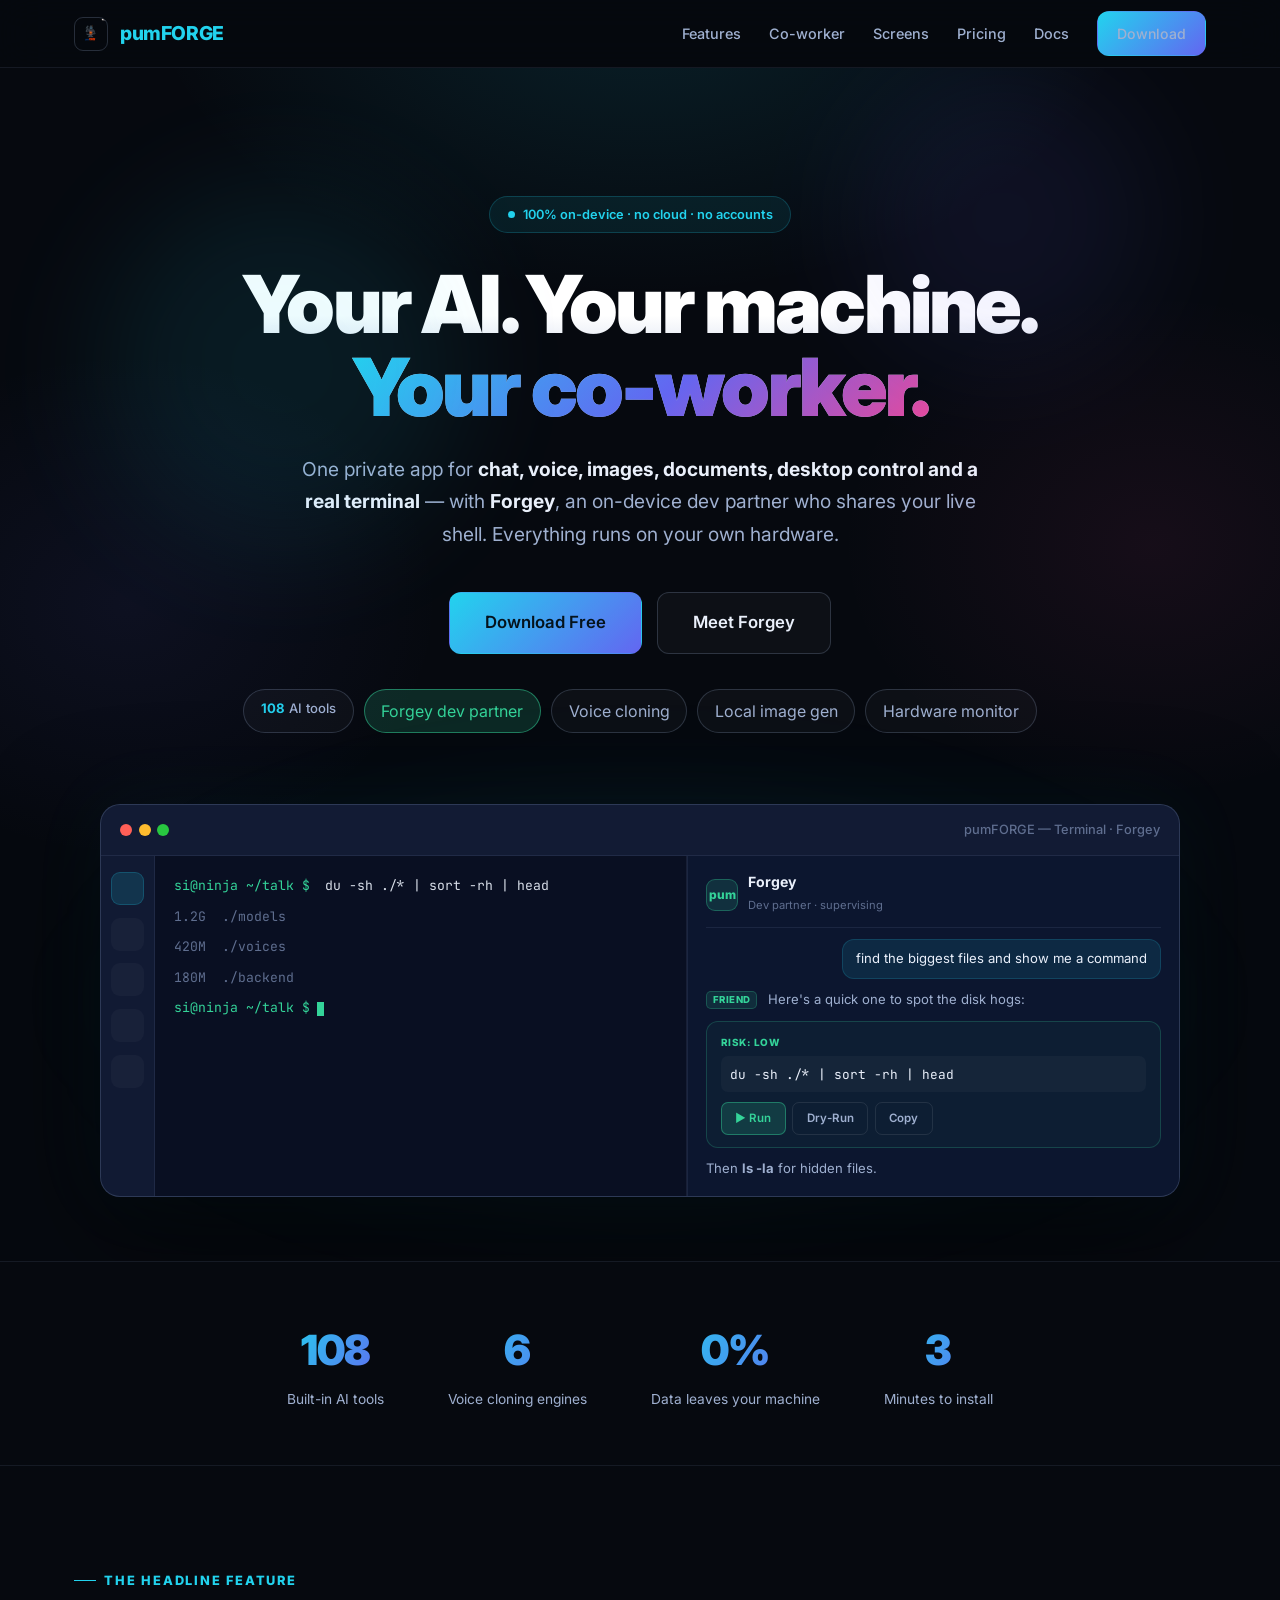
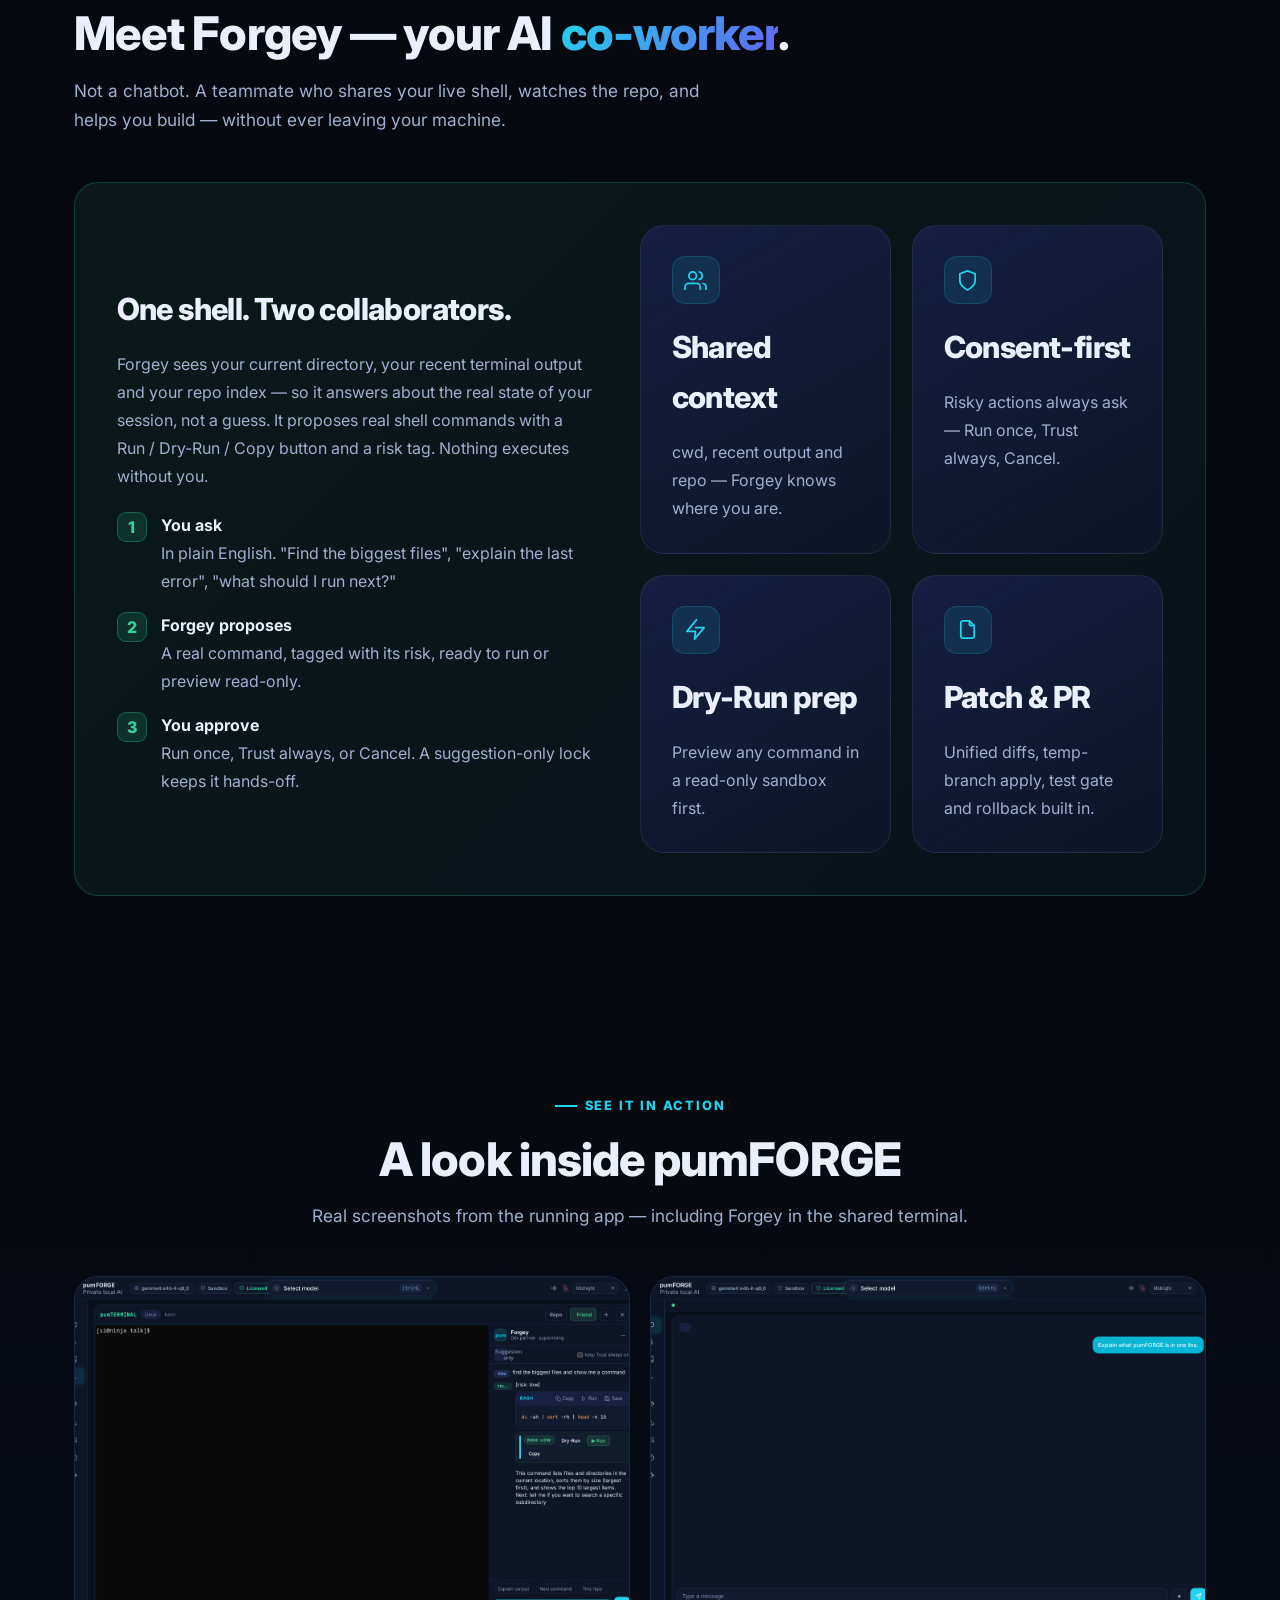
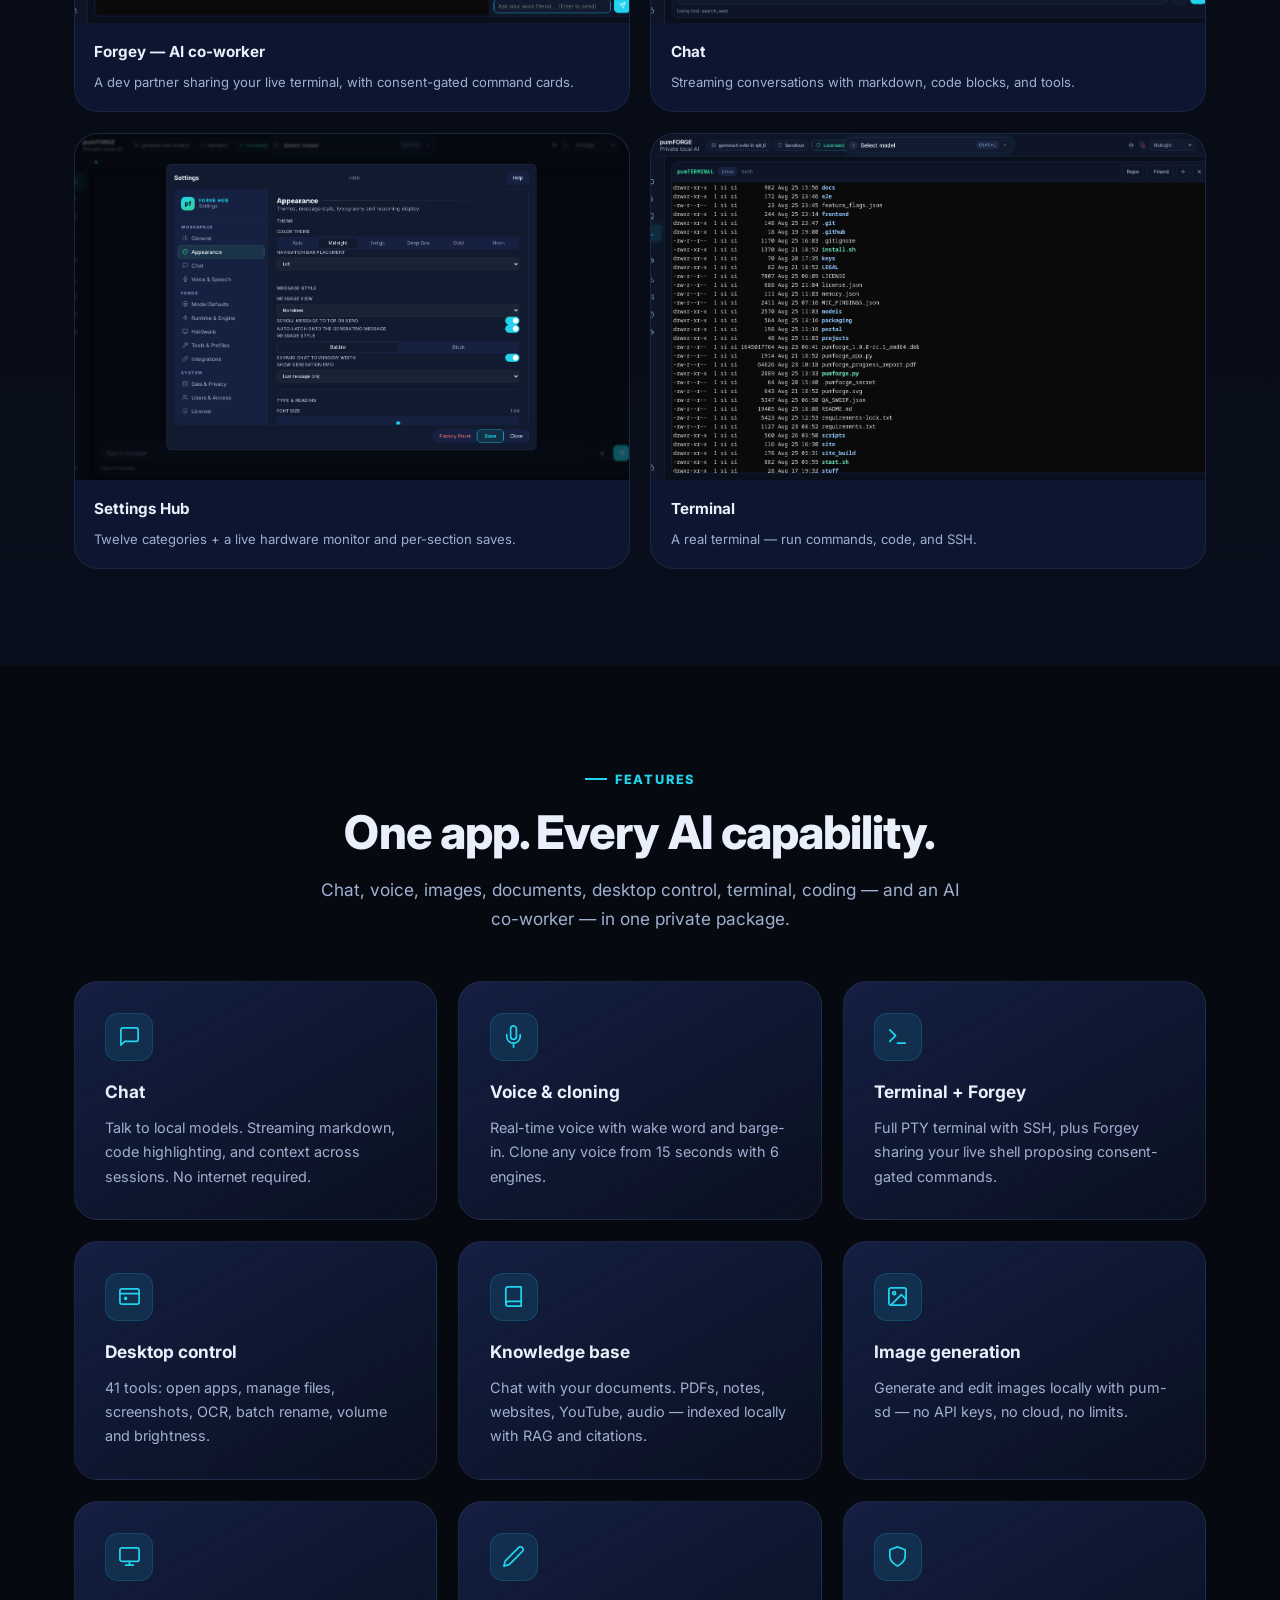
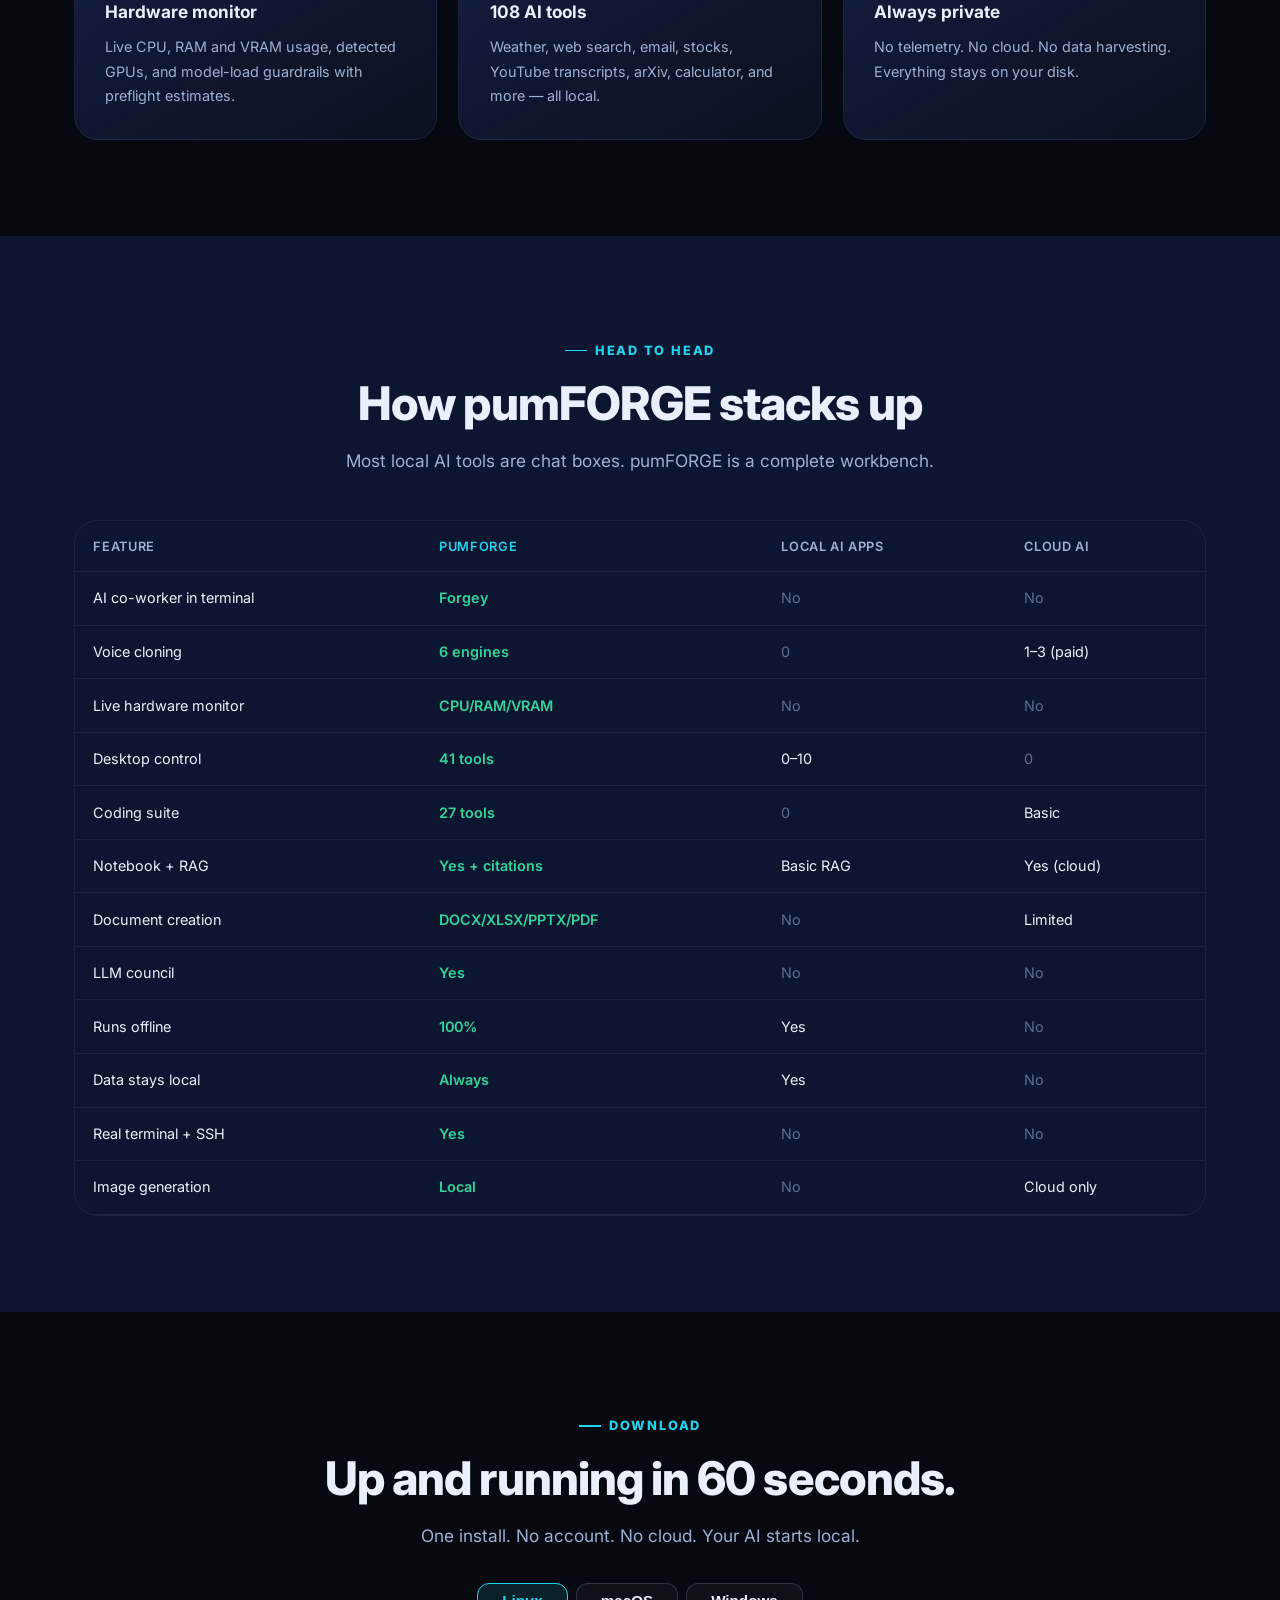
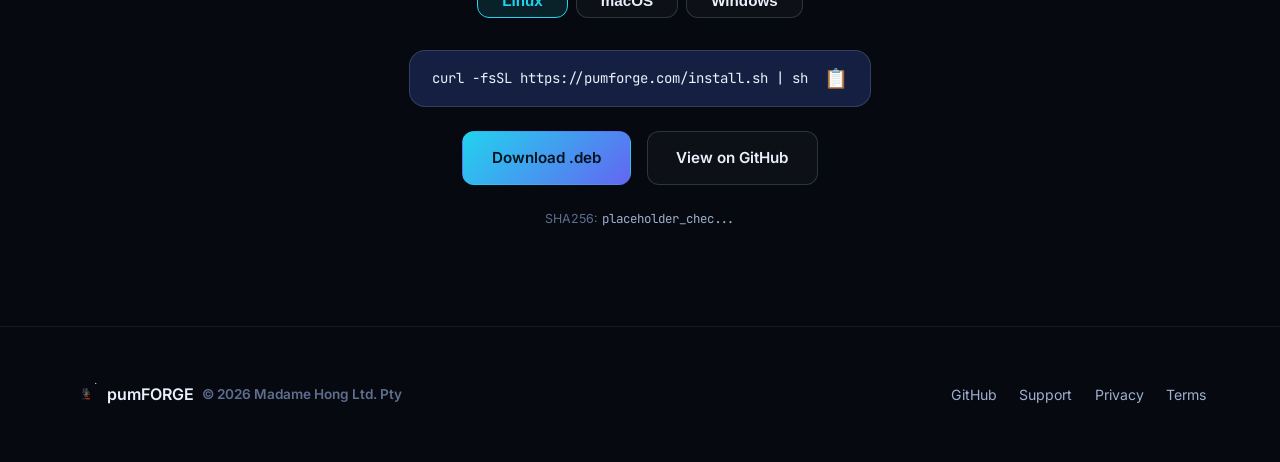
==== commit c1aa6ee7: "Hero: make feature chips interactive — swap the preview mockup per capability Forgey / Voice cloning" ====
--- a/index.html
+++ b/index.html
@@ -46,33 +46,96 @@
       <a href="#cowork" class="btn btn-secondary btn-lg">Meet Forgey</a>
     </div>
     <div class="chips">
-      <span class="chip"><b>108</b> AI tools</span>
-      <span class="chip star">Forgey dev partner</span>
-      <span class="chip">Voice cloning</span>
-      <span class="chip">Local image gen</span>
-      <span class="chip">Hardware monitor</span>
+      <span class="chip static"><b>108</b> AI tools</span>
+      <button type="button" class="chip star active" data-show="forgey">Forgey dev partner</button>
+      <button type="button" class="chip" data-show="voice">Voice cloning</button>
+      <button type="button" class="chip" data-show="image">Local image gen</button>
+      <button type="button" class="chip" data-show="hardware">Hardware monitor</button>
     </div>
 
     <div class="mockup">
       <div class="mockup-glow"></div>
       <div class="mockup-box">
-        <div class="m-bar"><div class="m-dots"><span></span><span></span><span></span></div><span class="m-bar-t">pumFORGE — Terminal · Forgey</span></div>
+        <div class="m-bar"><div class="m-dots"><span></span><span></span><span></span></div><span class="m-bar-t" id="mBarTitle">pumFORGE — Terminal · Forgey</span></div>
         <div class="m-body">
           <div class="m-rail"><div class="r-dot a"></div><div class="r-dot"></div><div class="r-dot"></div><div class="r-dot"></div><div class="r-dot"></div></div>
-          <div class="m-cowork">
-            <div class="m-term">
-              <div class="term-line"><span class="tp">si@ninja ~/talk $</span> du -sh ./* | sort -rh | head</div>
-              <div class="term-line dim">1.2G&nbsp;&nbsp;./models</div>
-              <div class="term-line dim">420M&nbsp;&nbsp;./voices</div>
-              <div class="term-line dim">180M&nbsp;&nbsp;./backend</div>
-              <div class="term-line"><span class="tp">si@ninja ~/talk $</span><span class="caret"></span></div>
-            </div>
-            <div class="m-friend">
-              <div class="wf-head"><span class="wf-ava">pum</span><div><b>Forgey</b><span class="wf-role">Dev partner · supervising</span></div></div>
-              <div class="wf-msg user">find the biggest files and show me a command</div>
-              <div class="wf-msg ai"><span class="wf-tag">Friend</span> Here's a quick one to spot the disk hogs:</div>
-              <div class="wf-cmd"><div class="wf-risk">risk: low</div><div class="wf-code">du -sh ./* | sort -rh | head</div><div class="wf-actions"><span class="wf-btn run">&#9654; Run</span><span class="wf-btn ghost">Dry-Run</span><span class="wf-btn ghost">Copy</span></div></div>
-              <div class="wf-msg ai">Then <b>ls -la</b> for hidden files.</div>
+          <div class="m-stages">
+            <div class="m-cowork m-panel active" data-panel="forgey">
+              <div class="m-term">
+                <div class="term-line"><span class="tp">si@ninja ~/talk $</span> du -sh ./* | sort -rh | head</div>
+                <div class="term-line dim">1.2G&nbsp;&nbsp;./models</div>
+                <div class="term-line dim">420M&nbsp;&nbsp;./voices</div>
+                <div class="term-line dim">180M&nbsp;&nbsp;./backend</div>
+                <div class="term-line"><span class="tp">si@ninja ~/talk $</span><span class="caret"></span></div>
+              </div>
+              <div class="m-friend">
+                <div class="wf-head"><span class="wf-ava">pum</span><div><b>Forgey</b><span class="wf-role">Dev partner · supervising</span></div></div>
+                <div class="wf-msg user">find the biggest files and show me a command</div>
+                <div class="wf-msg ai"><span class="wf-tag">Friend</span> Here's a quick one to spot the disk hogs:</div>
+                <div class="wf-cmd"><div class="wf-risk">risk: low</div><div class="wf-code">du -sh ./* | sort -rh | head</div><div class="wf-actions"><span class="wf-btn run">&#9654; Run</span><span class="wf-btn ghost">Dry-Run</span><span class="wf-btn ghost">Copy</span></div></div>
+                <div class="wf-msg ai">Then <b>ls -la</b> for hidden files.</div>
+              </div>
+            </div>
+
+            <div class="m-voice m-panel" data-panel="voice">
+              <div class="mv-library">
+                <div class="mv-head"><b>Voice library</b><span class="mv-chip">6 engines</span></div>
+                <div class="mv-voice"><span class="mv-ava">A</span><div><b>Aria</b><span class="mv-meta">English · cloned</span></div><span class="mv-play">&#9654;</span></div>
+                <div class="mv-voice"><span class="mv-ava">N</span><div><b>Noah</b><span class="mv-meta">English · installed</span></div><span class="mv-play">&#9654;</span></div>
+                <div class="mv-voice"><span class="mv-ava">L</span><div><b>Lina</b><span class="mv-meta">Français · cloned</span></div><span class="mv-play">&#9654;</span></div>
+                <div class="mv-new">
+                  <div class="mv-new-head"><span class="wf-tag">New</span> Clone a new voice</div>
+                  <div class="mv-new-bar"><div class="mv-new-fill"></div></div>
+                  <div class="mv-new-meta">Recording… 12s &nbsp;·&nbsp; stays on-device</div>
+                </div>
+              </div>
+              <div class="mv-clone">
+                <div class="wf-head"><span class="wf-ava">&#127908;</span><div><b>Voice cloning</b><span class="wf-role">15–20s sample · no cloud</span></div></div>
+                <div class="mv-drop"><span class="mv-mic">&#127908;</span><div><b>Drop an audio sample</b><span class="mv-meta">WAV / MP3 / OGG · 15–20 seconds</span></div></div>
+                <div class="mv-engines">
+                  <span class="mv-eng on">Coqui&nbsp;XTT&nbsp;v2</span><span class="mv-eng">OpenVoice</span><span class="mv-eng">Piper</span><span class="mv-eng on">Eleven</span><span class="mv-eng">Tortoise</span><span class="mv-eng">Bark</span>
+                </div>
+                <div class="wf-cmd" style="border-color:rgba(34,211,238,.22);background:rgba(34,211,238,.05)">
+                  <div class="wf-risk" style="color:var(--accent)">ready in ~40s</div>
+                  <div class="mv-ok">&#10003;&nbsp; Voice created — used by Chat, Voice page &amp; Forgey</div>
+                </div>
+              </div>
+            </div>
+
+            <div class="m-image m-panel" data-panel="image">
+              <div class="mi-controls">
+                <div class="wf-head"><span class="wf-ava">&#127912;</span><div><b>Image generation</b><span class="wf-role">pum-sd · 100% local</span></div></div>
+                <div class="mi-prompt">a ninja cat forging a sword, studio light, cinematic</div>
+                <div class="mi-row"><span>Model</span><b class="mi-val">pum-sd XL</b></div>
+                <div class="mi-row"><span>Steps</span><b class="mi-val">28</b><span>Size</span><b class="mi-val">1024×1024</b></div>
+                <div class="mi-row"><span>Seed</span><b class="mi-val">4815</b><span>CFG</span><b class="mi-val">7.0</b></div>
+                <div class="wf-cmd" style="border-color:rgba(34,211,238,.22);background:rgba(34,211,238,.05)">
+                  <div class="wf-risk" style="color:var(--accent)">generating…</div>
+                  <div class="mi-bar"><div class="mi-bar-fill"></div></div>
+                  <div class="mv-meta" style="color:var(--text-faint)">denoising 12/28 · 1.2 it/s</div>
+                </div>
+              </div>
+              <div class="mi-canvas">
+                <div class="mi-img"><div class="mi-img-inner"><svg viewBox="0 0 24 24" fill="none" stroke="currentColor" stroke-width="1.6" stroke-linecap="round" stroke-linejoin="round"><path d="M13 2 3 14h9l-1 8 10-12h-9l1-8z"/></svg></div><span class="mi-tag">1024×1024 · 1.9s</span></div>
+                <div class="mi-thumbs"><span class="mi-thumb t1"></span><span class="mi-thumb t2"></span><span class="mi-thumb t3"></span></div>
+              </div>
+            </div>
+
+            <div class="m-hardware m-panel" data-panel="hardware">
+              <div class="mh-gauges">
+                <div class="wf-head"><span class="wf-ava">&#128241;</span><div><b>Hardware monitor</b><span class="wf-role">live · every 2s</span></div></div>
+                <div class="mh-g"><div class="mh-g-head"><span>CPU</span><b>42%</b></div><div class="mh-bar"><div class="mh-fill c1" style="width:42%"></div></div></div>
+                <div class="mh-g"><div class="mh-g-head"><span>RAM</span><b>63%</b></div><div class="mh-bar"><div class="mh-fill c2" style="width:63%"></div></div></div>
+                <div class="mh-g"><div class="mh-g-head"><span>VRAM</span><b>71%</b></div><div class="mh-bar"><div class="mh-fill c3" style="width:71%"></div></div></div>
+                <div class="mh-gpu"><span class="mv-ava">&#127959;</span><div><b>NVIDIA GeForce RTX 4080</b><span class="mv-meta">12 GB VRAM · CUDA</span></div><span class="mv-meta">12.0 / 16 GB</span></div>
+              </div>
+              <div class="mh-guardrail">
+                <div class="wf-head"><span class="wf-ava">&#128737;</span><div><b>Load guardrail</b><span class="wf-role">preflight before load</span></div></div>
+                <div class="mv-voice"><span class="mv-ava">G</span><div><b>gemma-4-E4B-it</b><span class="mv-meta">GGUF · Q4_K_M</span></div><span class="mv-meta">7.4 GB</span></div>
+                <div class="mh-g"><div class="mh-g-head"><span>Preflight estimate</span><b>fits (7.4 / 12 GB)</b></div><div class="mh-bar"><div class="mh-fill c3" style="width:62%"></div></div></div>
+                <div class="wf-actions"><span class="wf-btn run">&#9654; Load model</span><span class="wf-btn ghost">Auto-offload</span></div>
+                <div class="mv-meta" style="color:var(--text-faint)">Blocks overloads before they crash your session.</div>
+              </div>
             </div>
           </div>
         </div>
@@ -192,6 +255,17 @@
 // platform tabs
 var cmds={linux:'curl -fsSL https://pumforge.com/install.sh | sh',macos:'curl -fsSL https://pumforge.com/install.sh | sh',windows:'irm https://pumforge.com/install.ps1 | iex'};
 document.querySelectorAll('.platform-tab').forEach(function(t){t.addEventListener('click',function(){document.querySelectorAll('.platform-tab').forEach(function(x){x.classList.remove('active');});t.classList.add('active');document.getElementById('install-cmd').textContent=cmds[t.dataset.platform];});});
+// hero mockup chips → swap the preview panel
+var chipTitles={forgey:'pumFORGE — Terminal · Forgey',voice:'pumFORGE — Voice cloning',image:'pumFORGE — Image generation',hardware:'pumFORGE — Hardware monitor'};
+document.querySelectorAll('.chips .chip[data-show]').forEach(function(c){
+  c.addEventListener('click',function(){
+    var show=c.getAttribute('data-show');
+    document.querySelectorAll('.chips .chip[data-show]').forEach(function(x){x.classList.remove('active');});
+    c.classList.add('active');
+    document.querySelectorAll('.m-panel').forEach(function(p){p.classList.toggle('active',p.getAttribute('data-panel')===show);});
+    var t=document.getElementById('mBarTitle');if(t&&chipTitles[show])t.textContent=chipTitles[show];
+  });
+});
 // checksum
 fetch('checksums.json').then(function(r){return r.json();}).then(function(d){var e=Object.entries(d).find(function(x){return x[0].endsWith('.deb');});if(e)document.getElementById('checksum').textContent=e[1].slice(0,16)+'...';}).catch(function(){});
 </script>
--- a/site.css
+++ b/site.css
@@ -60,6 +60,14 @@
 .chips{display:flex;gap:.6rem;justify-content:center;flex-wrap:wrap;margin-top:2.2rem}
 .chip{padding:.5rem 1.05rem;border-radius:999px;background:rgba(255,255,255,.03);border:1px solid var(--border-strong);color:var(--text-dim);font-size:.82rem;font-weight:500}
 .chip b{color:var(--accent)}.chip.star{background:rgba(52,211,153,.1);border-color:rgba(52,211,153,.25);color:var(--green)}
+button.chip{font-family:inherit;font-size:inherit;font-weight:inherit;line-height:inherit;cursor:pointer;appearance:none;-webkit-appearance:none}
+button.chip.static{cursor:default}
+.chip.static{cursor:default}
+.chip{cursor:pointer;transition:border-color .2s,color .2s,background .2s,transform .15s}
+.chip:hover{border-color:rgba(34,211,238,.4);color:var(--text);transform:translateY(-1px)}
+.chip.active{background:rgba(34,211,238,.13);border-color:rgba(34,211,238,.45);color:var(--text)}
+.chip.star.active{background:rgba(52,211,153,.16);border-color:rgba(52,211,153,.5);color:var(--green)}
+.chip:focus-visible{outline:2px solid var(--accent);outline-offset:2px}
 
 /* mockup: terminal + forgey */
 .mockup{max-width:1080px;margin:4.4rem auto 0;text-align:left;position:relative}
@@ -72,7 +80,10 @@
 .m-body{display:grid;grid-template-columns:54px 1fr;min-height:340px}
 .m-rail{background:rgba(255,255,255,.016);border-right:1px solid var(--border);display:flex;flex-direction:column;align-items:center;padding:1rem 0;gap:.8rem}
 .r-dot{width:33px;height:33px;border-radius:9px;background:rgba(255,255,255,.03)}.r-dot.a{background:rgba(34,211,238,.14);border:1px solid rgba(34,211,238,.2)}
-.m-cowork{display:grid;grid-template-columns:1.08fr 1fr;min-height:340px}
+.m-stages{position:relative;min-height:340px}
+.m-panel{position:absolute;inset:0;display:none}
+.m-panel.active{display:grid}
+.m-cowork{grid-template-columns:1.08fr 1fr}
 .m-term{border-right:1px solid var(--border);padding:1.2rem;display:flex;flex-direction:column;gap:.6rem;font-family:var(--font-mono);font-size:.82rem;background:rgba(0,0,0,.3)}
 .term-line{color:#d8dee9;line-height:1.6}.term-line.dim{color:var(--text-faint)}
 .tp{color:var(--green);margin-right:.4rem}.caret{display:inline-block;width:7px;height:14px;background:var(--green);vertical-align:text-bottom;animation:blink 1s steps(2,start) infinite}
@@ -159,5 +170,57 @@
 
 /* responsive */
 @media(max-width:920px){.grid-3,.grid-4{grid-template-columns:repeat(2,1fr)}.cw-feature{grid-template-columns:1fr}.shot-grid{grid-template-columns:1fr}}
-@media(max-width:640px){.grid-2,.grid-3,.grid-4{grid-template-columns:1fr}.m-cowork{grid-template-columns:1fr}.m-term{display:none}
+@media(max-width:640px){.grid-2,.grid-3,.grid-4{grid-template-columns:1fr}.m-cowork,.m-voice,.m-image,.m-hardware{grid-template-columns:1fr}.m-term,.mv-library,.mi-controls,.mh-gauges{display:none}
   h2{font-size:2rem}section{padding:3.4rem 0}.hero{padding:4.4rem 0 3rem}.stats-grid{gap:2rem}.nav-links{gap:1rem}}
+
+/* ── hero mockup panels (voice / image / hardware) ─────────────────────── */
+.m-voice,.m-image,.m-hardware{grid-template-columns:1.08fr 1fr}
+.m-voice>div,.m-image>div,.m-hardware>div{padding:1.15rem;display:flex;flex-direction:column;gap:.7rem;background:rgba(13,22,48,.6)}
+.mv-library,.mi-controls,.mh-gauges{border-right:1px solid var(--border);background:rgba(0,0,0,.25)!important}
+.mv-head{display:flex;align-items:center;justify-content:space-between;padding-bottom:.6rem;border-bottom:1px solid var(--border)}
+.mv-head b{font-size:.9rem}
+.mv-chip{font-size:.64rem;font-weight:800;text-transform:uppercase;letter-spacing:.04em;color:var(--accent);background:rgba(34,211,238,.1);border:1px solid rgba(34,211,238,.2);padding:2px 8px;border-radius:999px}
+.mv-voice{display:flex;align-items:center;gap:.65rem;background:rgba(255,255,255,.025);border:1px solid var(--border);border-radius:11px;padding:.55rem .7rem}
+.mv-ava{width:30px;height:30px;flex-shrink:0;border-radius:9px;background:rgba(52,211,153,.14);border:1px solid rgba(52,211,153,.3);display:grid;place-items:center;font-size:12px;font-weight:800;color:var(--green)}
+.mv-voice b{font-size:.84rem;display:block;line-height:1.15}
+.mv-meta{font-size:.7rem;color:var(--text-faint)}
+.mv-play{margin-left:auto;font-size:.7rem;color:var(--text-dim);border:1px solid var(--border-strong);border-radius:7px;padding:.28rem .6rem}
+.mv-new{border:1px dashed rgba(34,211,238,.35);background:rgba(34,211,238,.04);border-radius:11px;padding:.7rem .8rem;display:flex;flex-direction:column;gap:.55rem}
+.mv-new-head{font-size:.8rem;color:var(--text-dim)}
+.mv-new-bar{height:8px;border-radius:6px;background:rgba(255,255,255,.06);overflow:hidden}
+.mv-new-fill{height:100%;width:58%;border-radius:6px;background:linear-gradient(90deg,var(--accent),var(--green));animation:mvbar 2.4s ease-in-out infinite alternate}
+@keyframes mvbar{from{width:26%}to{width:72%}}
+.mv-new-meta{font-size:.68rem;color:var(--text-faint)}
+.mv-drop{border:1px dashed var(--border-strong);border-radius:12px;padding:1rem;display:flex;flex-direction:column;align-items:center;gap:.4rem;text-align:center;background:rgba(255,255,255,.02)}
+.mv-mic{font-size:1.5rem;opacity:.9}
+.mv-drop b{font-size:.86rem}
+.mv-engines{display:flex;flex-wrap:wrap;gap:.35rem}
+.mv-eng{font-size:.66rem;font-weight:600;color:var(--text-dim);border:1px solid var(--border-strong);border-radius:999px;padding:.22rem .6rem}
+.mv-eng.on{color:var(--green);border-color:rgba(52,211,153,.4);background:rgba(52,211,153,.1)}
+.mv-ok{font-size:.78rem;color:var(--green);line-height:1.5}
+.mi-prompt{background:rgba(255,255,255,.03);border:1px solid var(--border-strong);border-radius:10px;padding:.7rem .8rem;font-size:.8rem;color:#d8dee9}
+.mi-row{display:flex;gap:.6rem;font-size:.76rem;color:var(--text-faint)}
+.mi-row span{width:52px}
+.mi-row b.mi-val{color:var(--text);font-weight:600;margin-right:1rem}
+.mi-bar{height:8px;border-radius:6px;background:rgba(255,255,255,.06);overflow:hidden;margin:.3rem 0}
+.mi-bar-fill{height:100%;width:46%;border-radius:6px;background:linear-gradient(90deg,var(--accent),var(--green));animation:mvbar 2s ease-in-out infinite alternate}
+.mi-canvas{background:rgba(6,12,26,.6)!important}
+.mi-img{flex:1;border-radius:12px;overflow:hidden;position:relative;border:1px solid var(--border-strong);display:grid;place-items:center;min-height:180px;background:radial-gradient(120% 120% at 30% 20%,rgba(34,211,238,.18),transparent 55%),radial-gradient(120% 120% at 75% 80%,rgba(52,211,153,.14),transparent 55%),rgba(255,255,255,.02)}
+.mi-img-inner{width:56px;height:56px;border-radius:16px;background:rgba(34,211,238,.12);border:1px solid rgba(34,211,238,.25);display:grid;place-items:center;color:var(--accent)}
+.mi-img-inner svg{width:28px;height:28px}
+.mi-tag{position:absolute;bottom:.6rem;right:.6rem;font-size:.62rem;color:var(--text-faint);background:rgba(0,0,0,.5);border:1px solid var(--border);padding:2px 8px;border-radius:999px}
+.mi-thumbs{display:flex;gap:.5rem}
+.mi-thumb{flex:1;height:52px;border-radius:9px;border:1px solid var(--border)}
+.mi-thumb.t1{background:linear-gradient(135deg,rgba(34,211,238,.3),rgba(52,211,153,.18))}
+.mi-thumb.t2{background:linear-gradient(135deg,rgba(52,211,153,.28),rgba(34,211,238,.12))}
+.mi-thumb.t3{background:linear-gradient(135deg,rgba(34,211,238,.16),rgba(139,92,246,.3))}
+.mh-g{display:flex;flex-direction:column;gap:.35rem}
+.mh-g-head{display:flex;justify-content:space-between;font-size:.78rem;color:var(--text-dim)}
+.mh-g-head b{color:var(--text);font-variant-numeric:tabular-nums}
+.mh-bar{height:9px;border-radius:6px;background:rgba(255,255,255,.06);overflow:hidden}
+.mh-fill{height:100%;border-radius:6px}
+.mh-fill.c1{background:linear-gradient(90deg,#22d3ee,#38bdf8)}
+.mh-fill.c2{background:linear-gradient(90deg,#10b981,#34d399)}
+.mh-fill.c3{background:linear-gradient(90deg,#8b5cf6,#a78bfa)}
+.mh-gpu{display:flex;align-items:center;gap:.65rem;background:rgba(255,255,255,.025);border:1px solid var(--border);border-radius:11px;padding:.6rem .7rem}
+.mh-gpu b{font-size:.82rem;display:block;line-height:1.2}
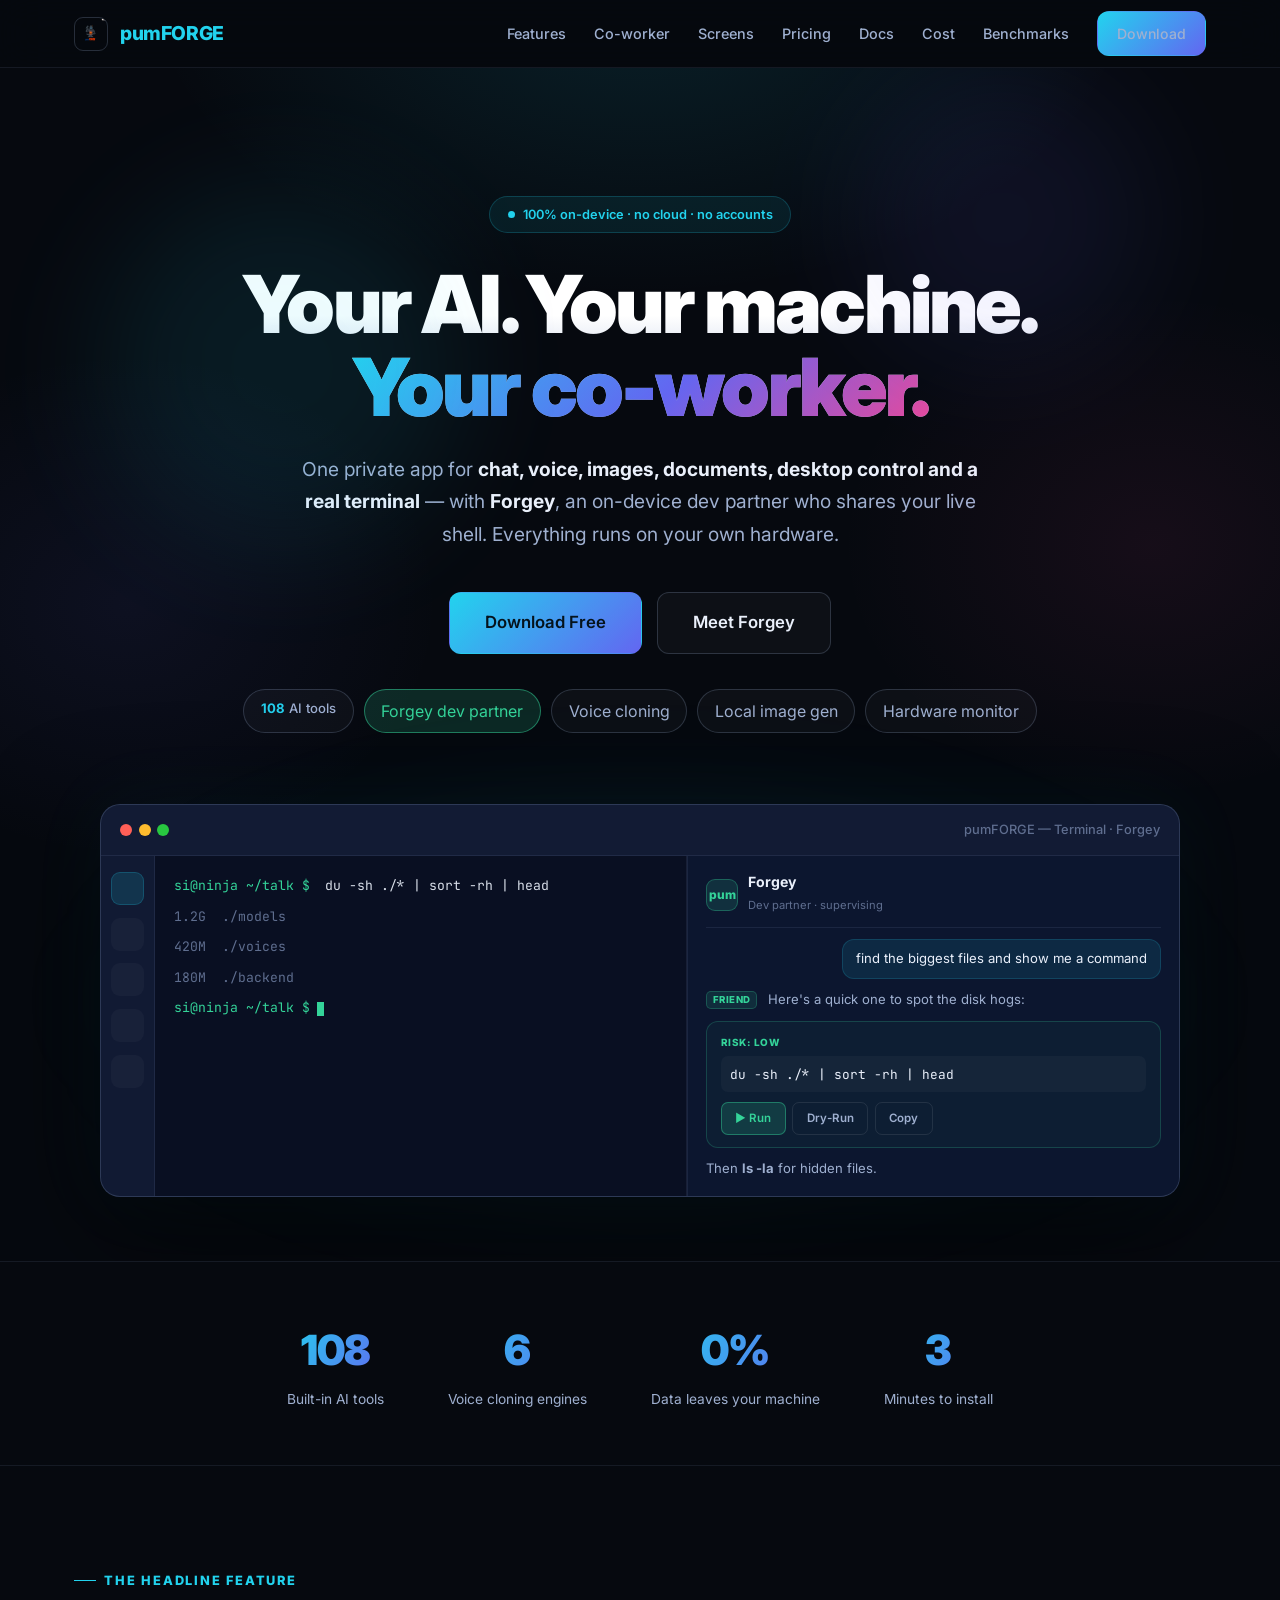
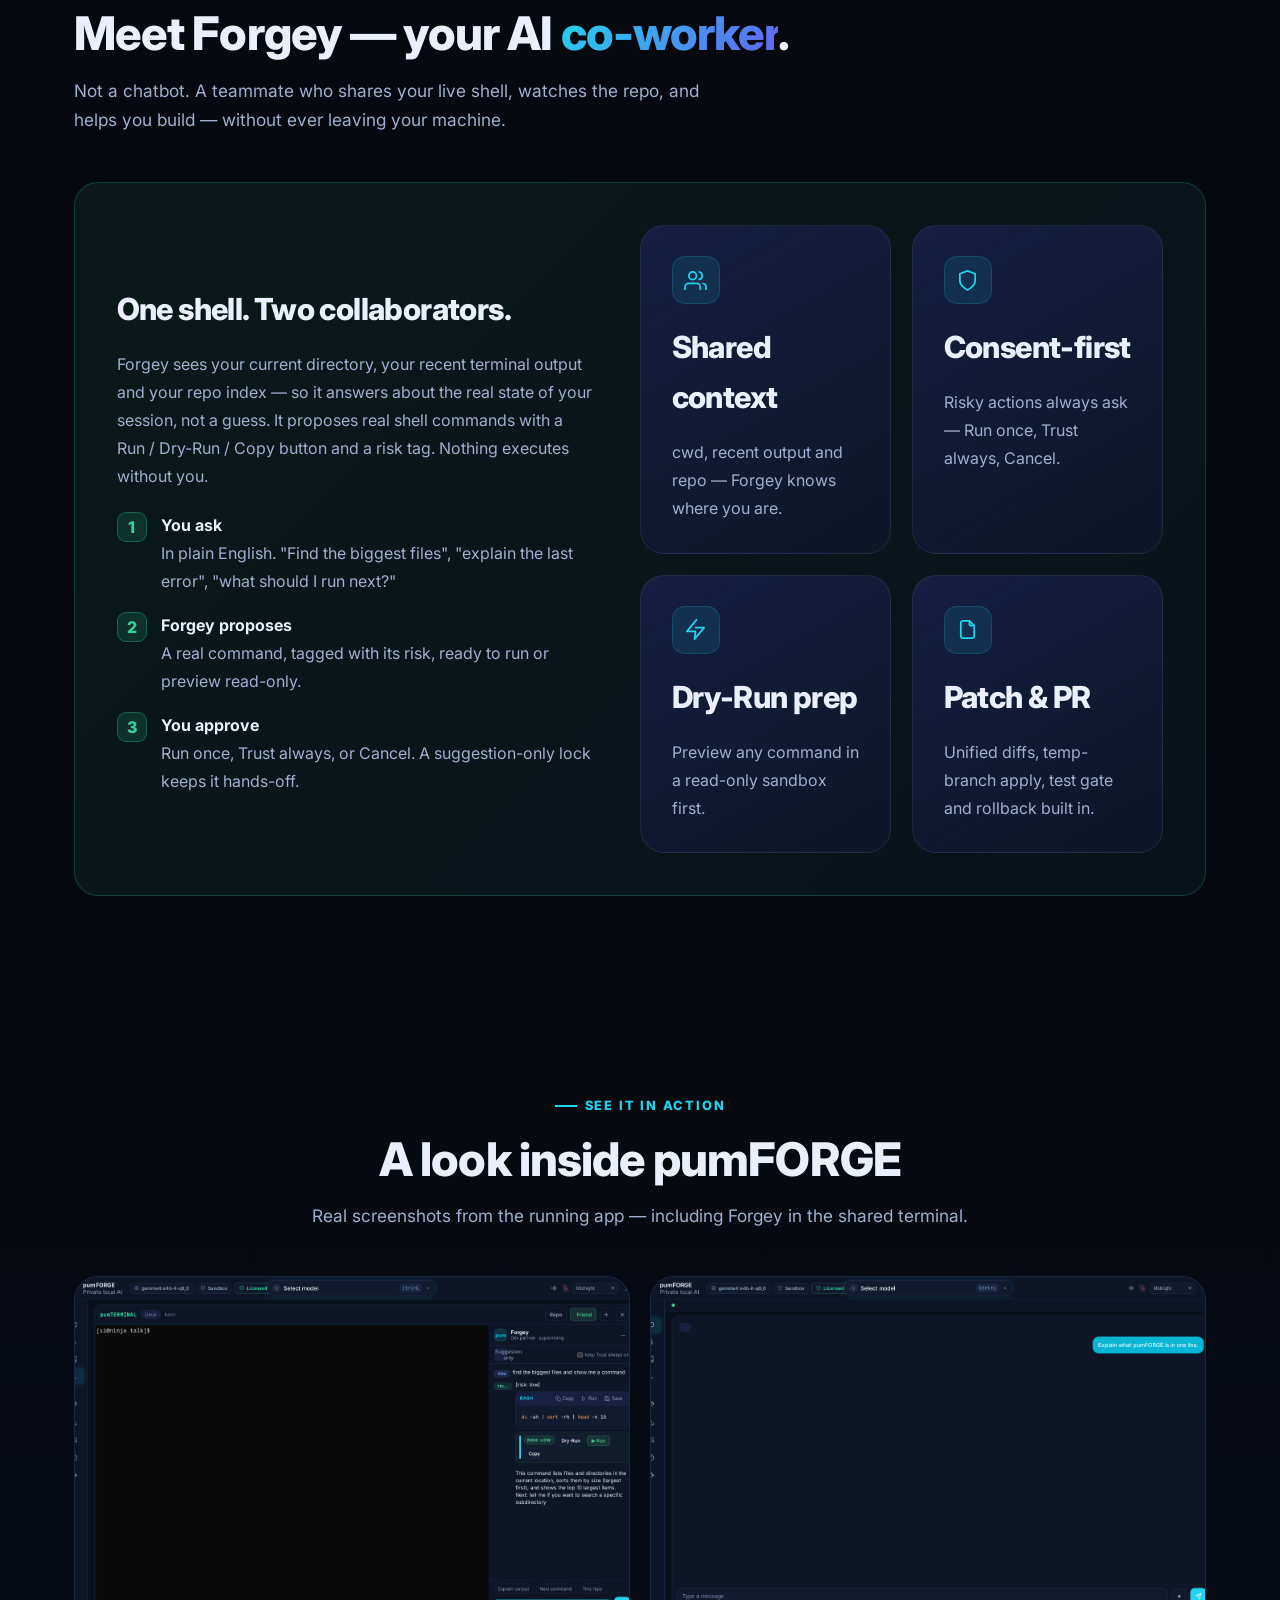
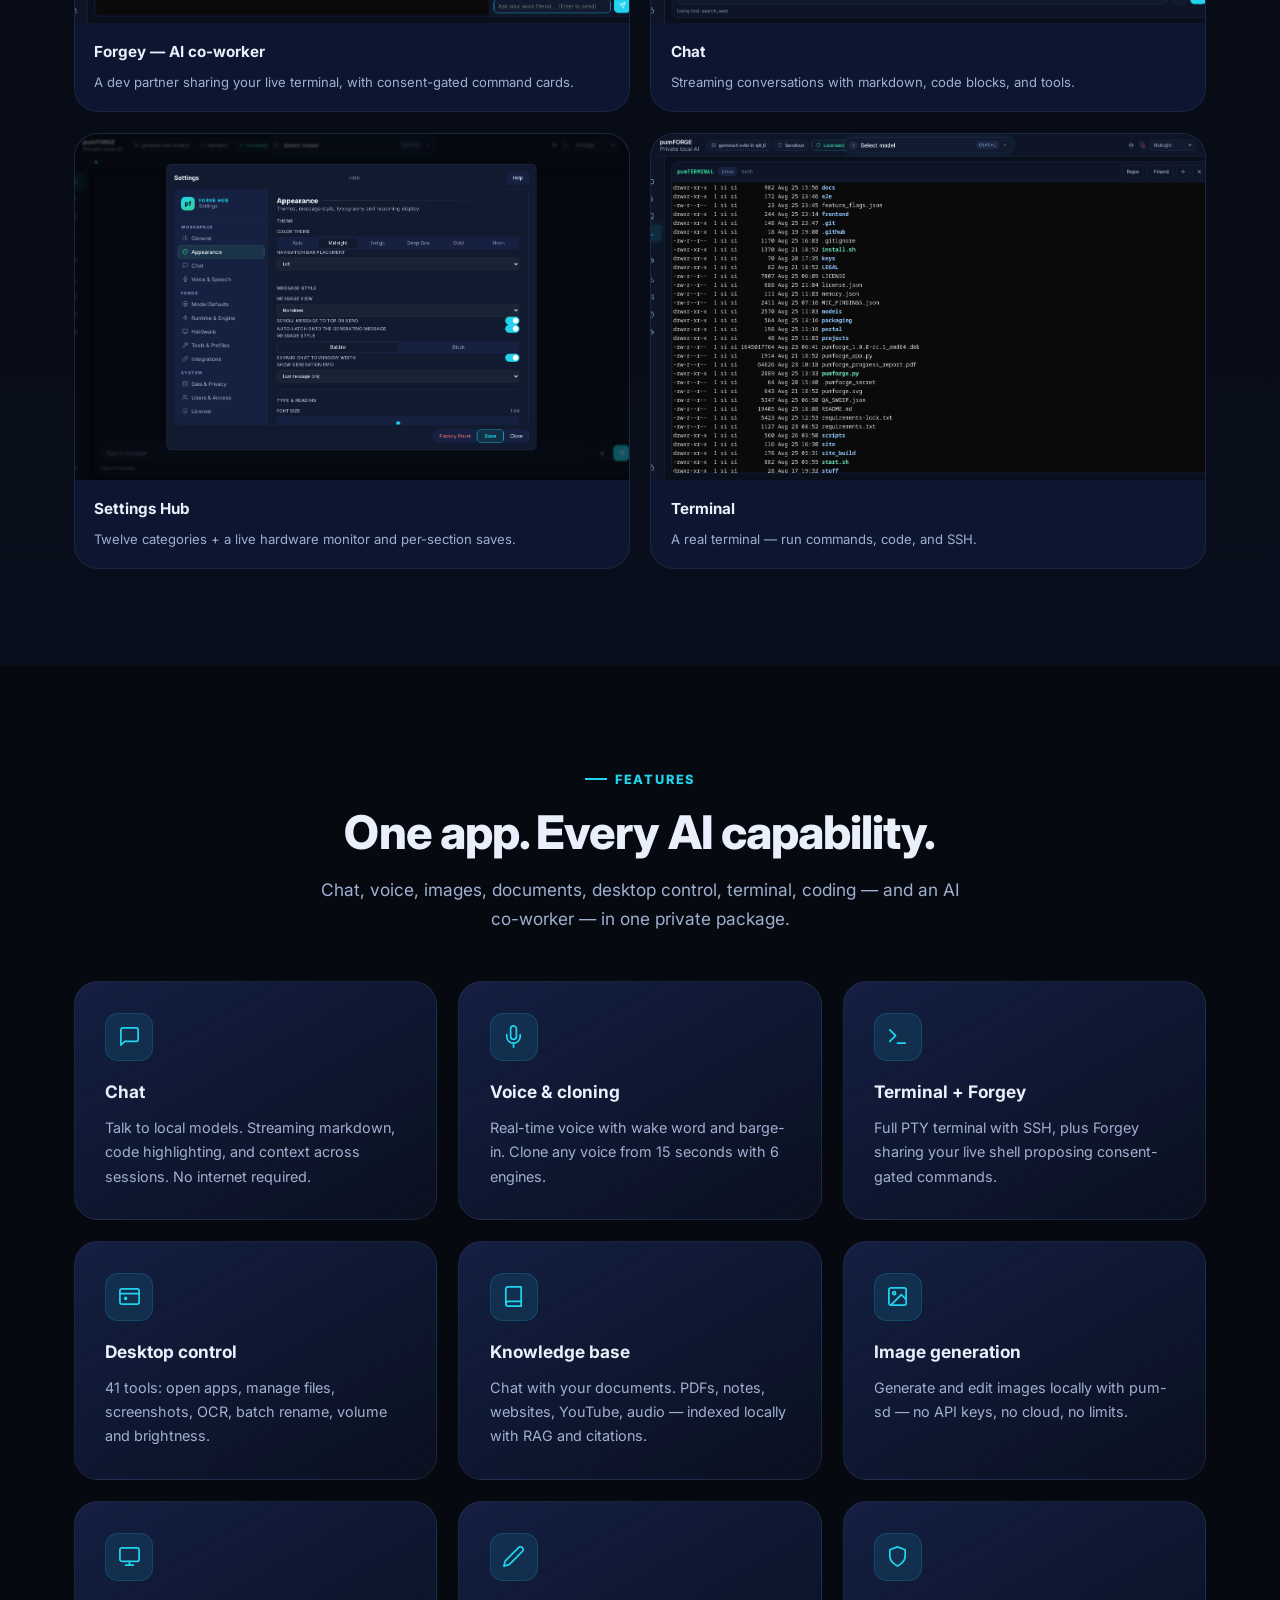
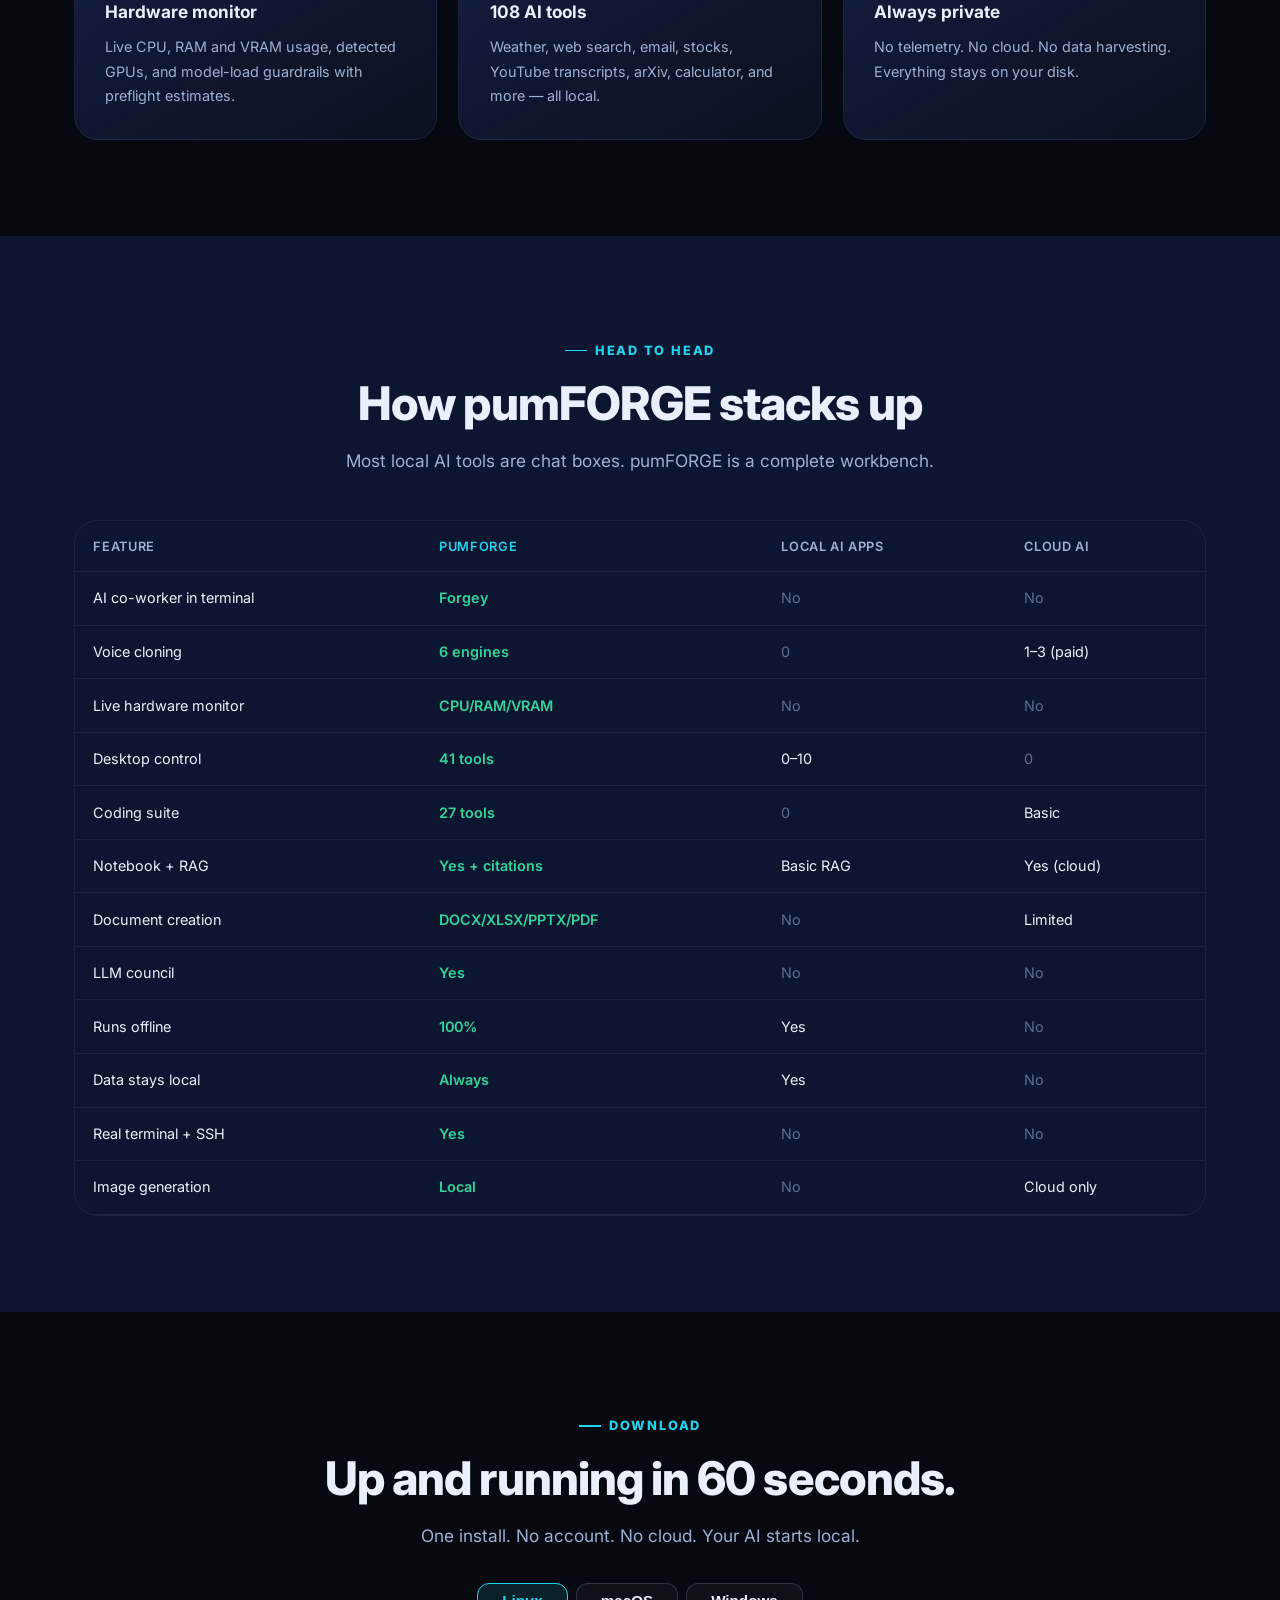
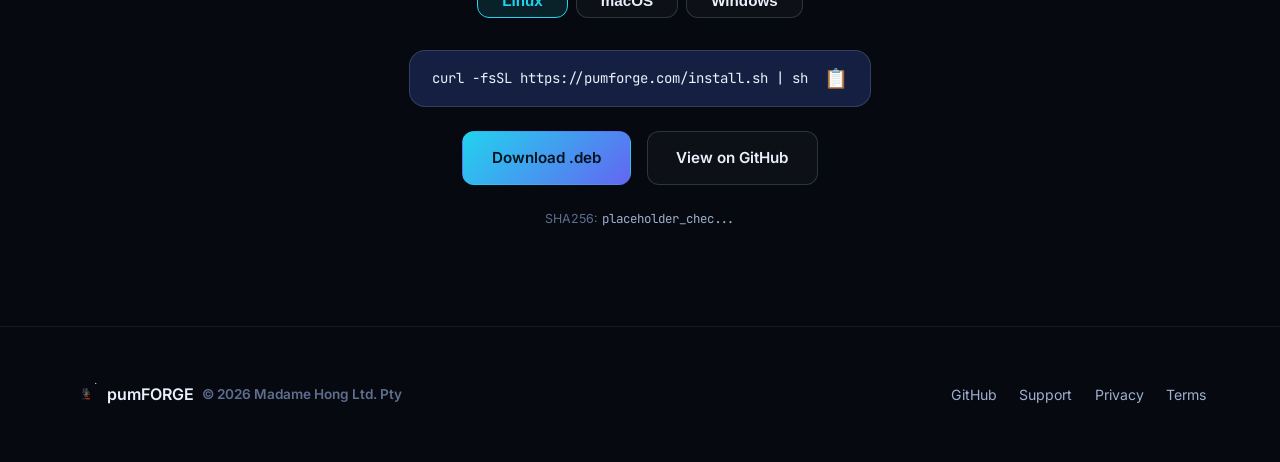
==== commit 47401ba0: "Add Predictable Cost + Benchmarks pages; link across site; update sitemap - cost.html: zero-telemetr" ====
--- a/index.html
+++ b/index.html
@@ -30,7 +30,7 @@
     <a href="#screenshots" class="hide-sm">Screens</a>
     <a href="pricing.html">Pricing</a>
     <a href="docs.html">Docs</a>
-    <a href="download.html" class="btn btn-primary" style="padding:.6rem 1.2rem;font-size:.88rem">Download</a>
+    <a href="cost.html">Cost</a><a href="benchmarks.html">Benchmarks</a><a href="download.html" class="btn btn-primary" style="padding:.6rem 1.2rem;font-size:.88rem">Download</a>
   </nav>
 </div></header>
 
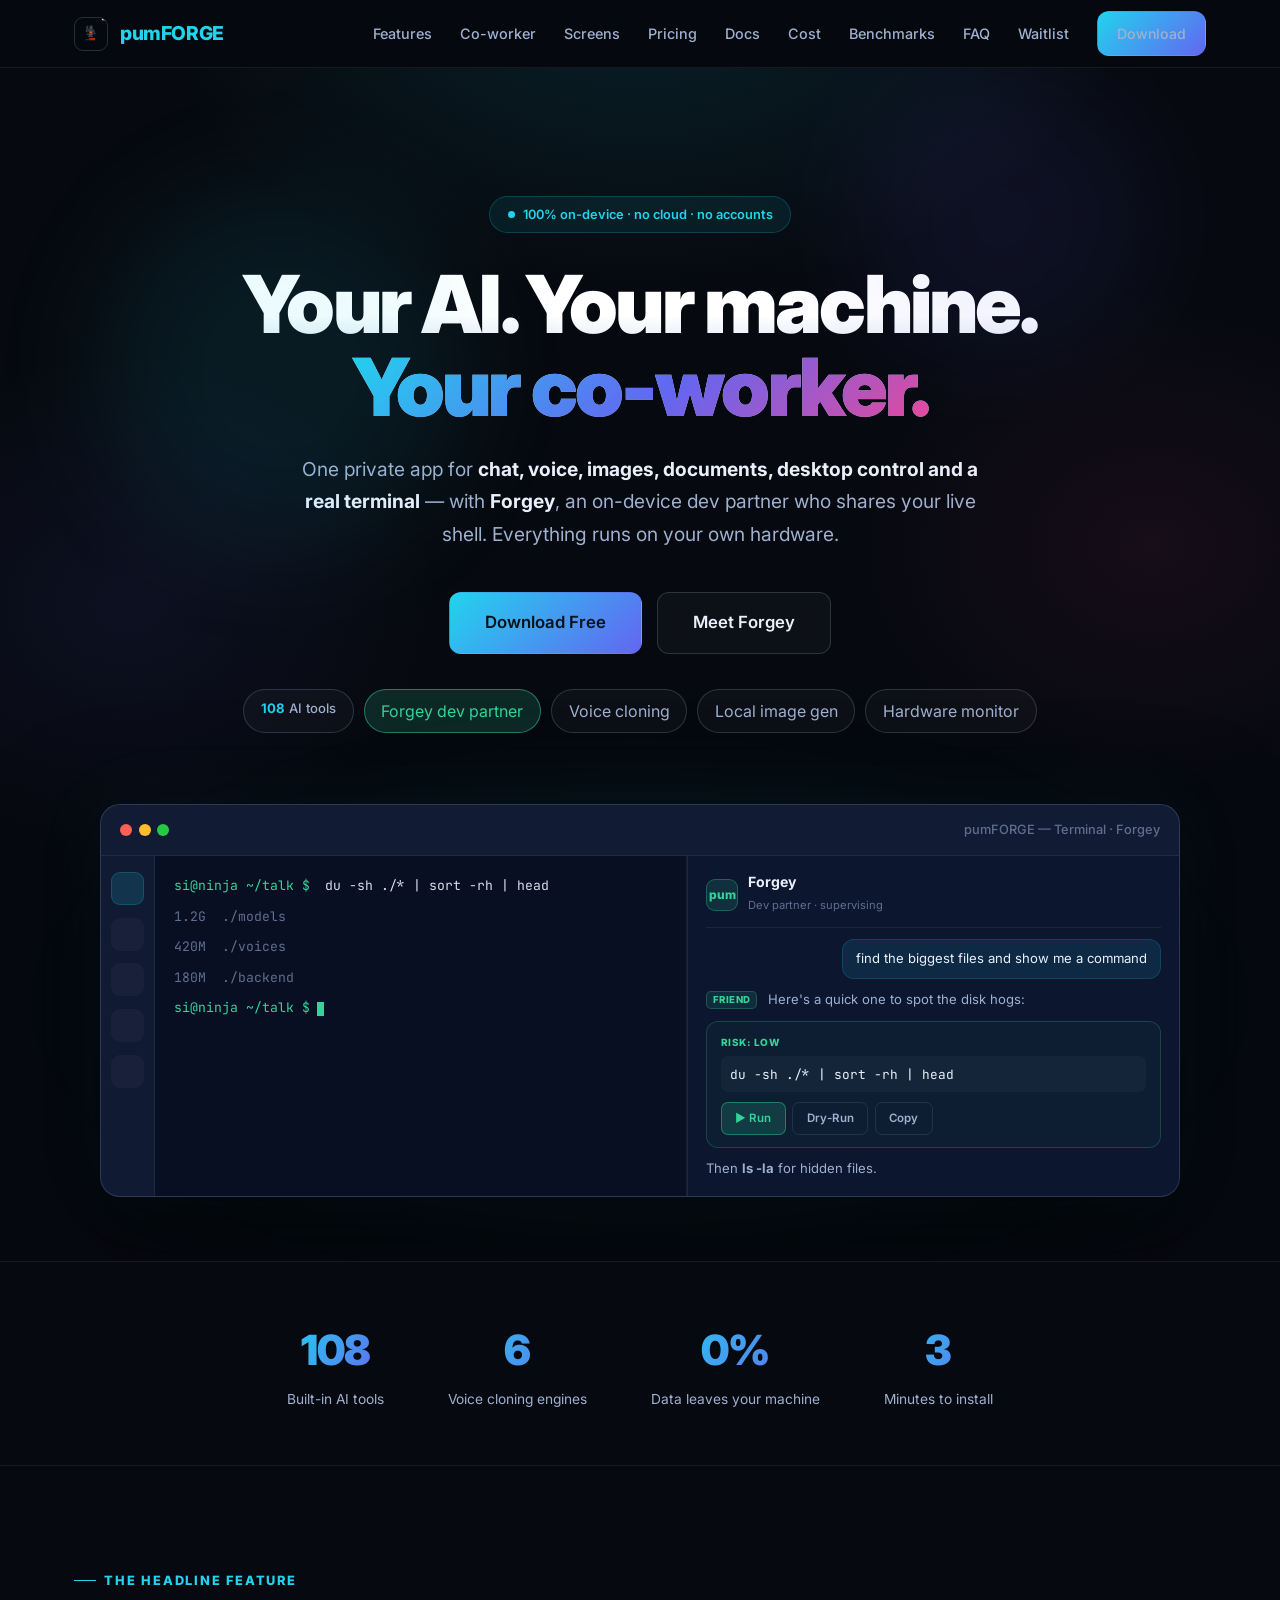
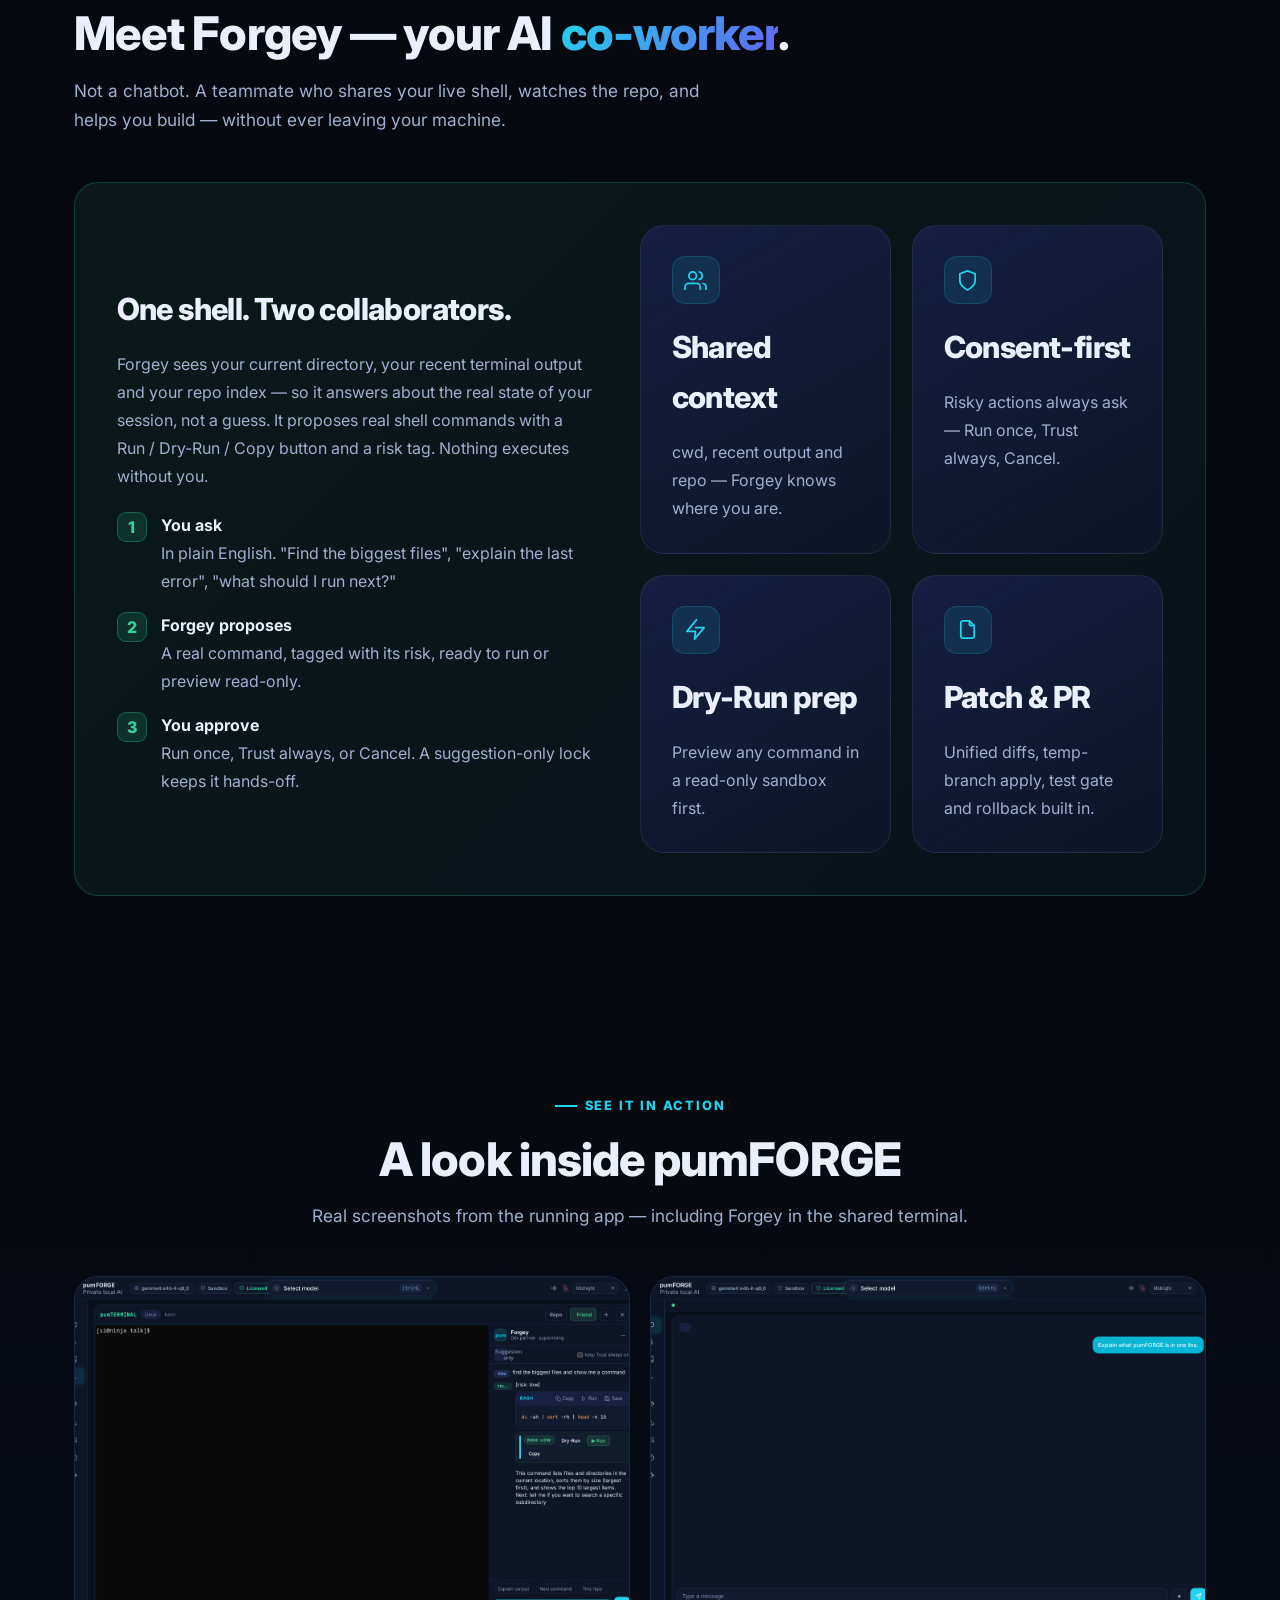
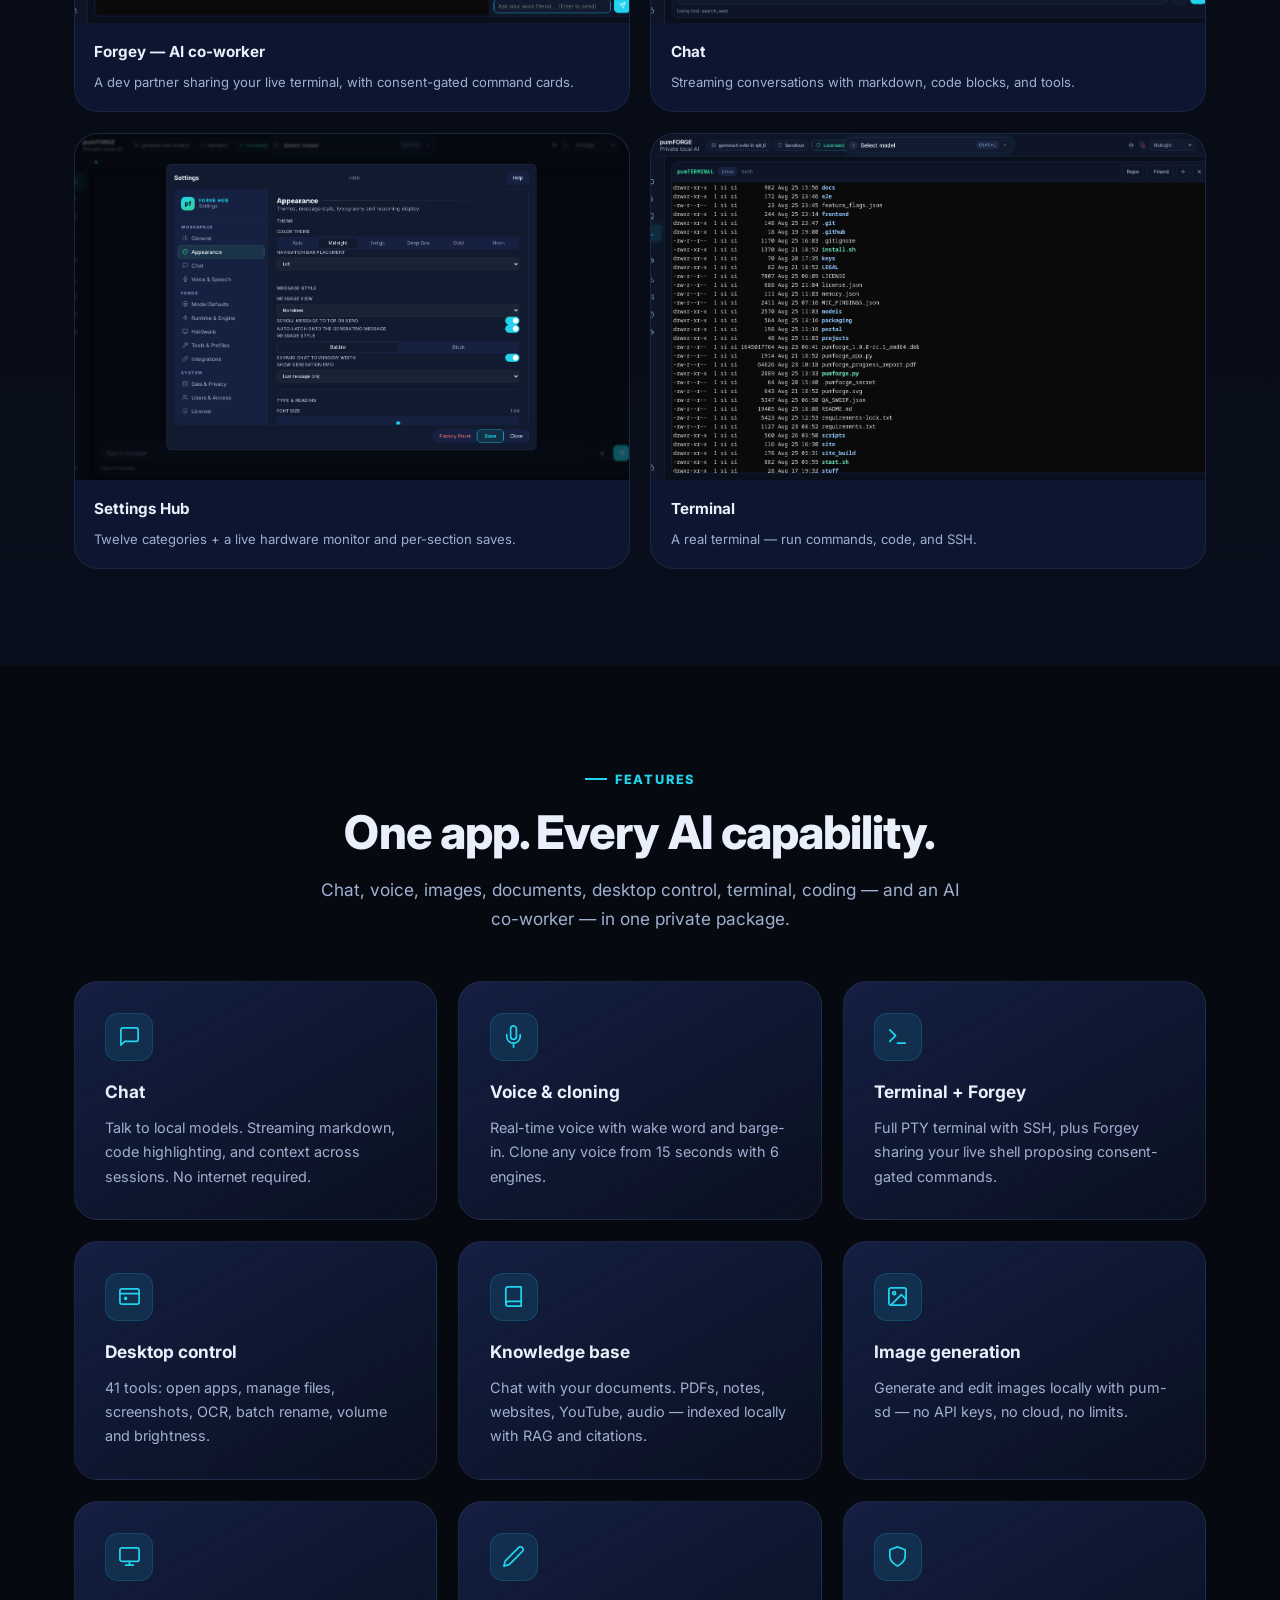
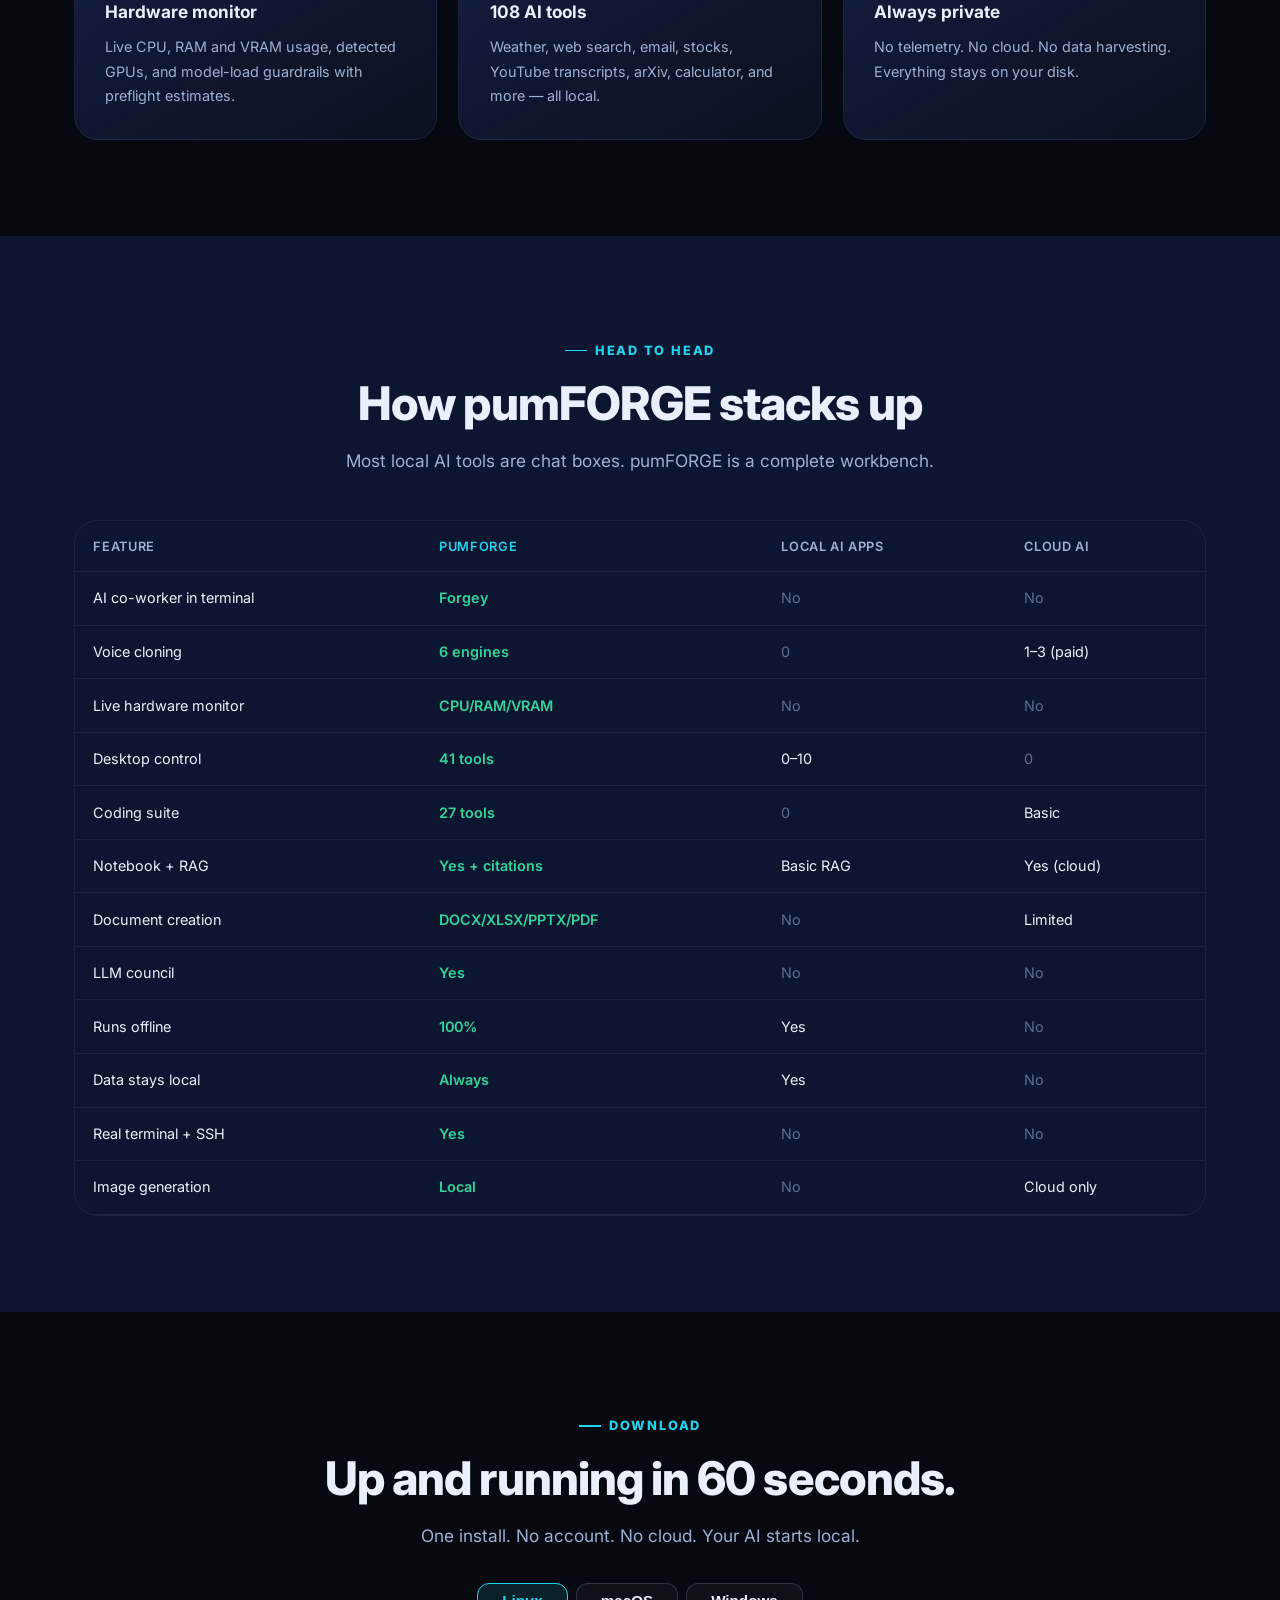
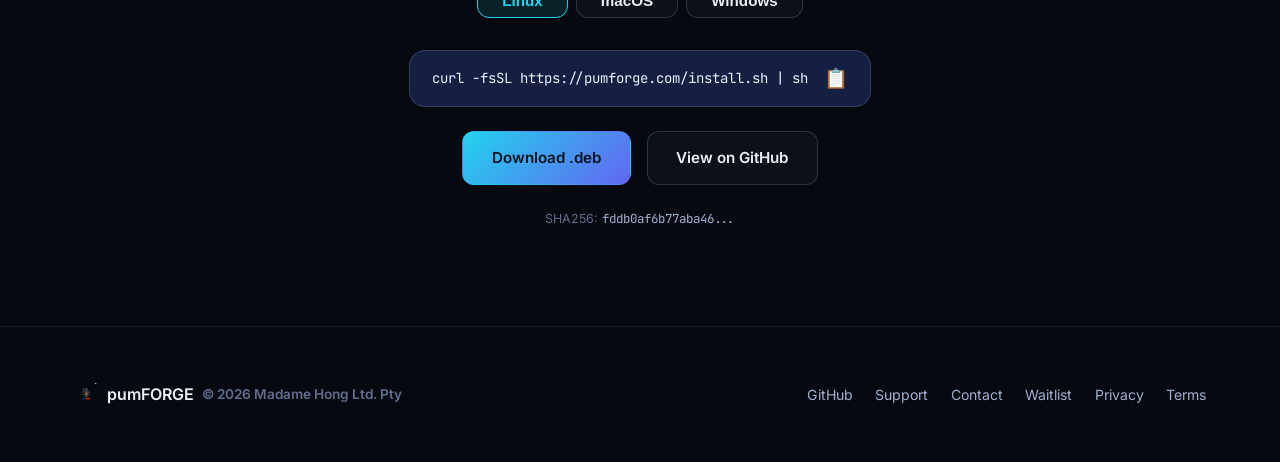
==== commit e68aba4a: "Website update plan: contact, waitlist, FAQ, specs + installer matrix, checksums - contact.html: rol" ====
--- a/index.html
+++ b/index.html
@@ -30,7 +30,7 @@
     <a href="#screenshots" class="hide-sm">Screens</a>
     <a href="pricing.html">Pricing</a>
     <a href="docs.html">Docs</a>
-    <a href="cost.html">Cost</a><a href="benchmarks.html">Benchmarks</a><a href="download.html" class="btn btn-primary" style="padding:.6rem 1.2rem;font-size:.88rem">Download</a>
+    <a href="cost.html">Cost</a><a href="benchmarks.html">Benchmarks</a><a href="faq.html">FAQ</a><a href="waitlist.html">Waitlist</a><a href="download.html" class="btn btn-primary" style="padding:.6rem 1.2rem;font-size:.88rem">Download</a>
   </nav>
 </div></header>
 
@@ -246,7 +246,7 @@
 
 <footer class="footer"><div class="container footer-inner">
   <div class="footer-brand"><img src="pumforge.png" alt="pumFORGE logo — local AI companion"><span>pumFORGE</span><span class="copy">© 2026 Madame Hong Ltd. Pty</span></div>
-  <div class="footer-links"><a href="https://github.com/geekie82/pumforge">GitHub</a><a href="mailto:support@pumforge.com">Support</a><a href="privacy.html">Privacy</a><a href="terms.html">Terms</a></div>
+  <div class="footer-links"><a href="https://github.com/geekie82/pumforge">GitHub</a><a href="mailto:support@pumforge.com">Support</a><a href="contact.html">Contact</a><a href="waitlist.html">Waitlist</a><a href="privacy.html">Privacy</a><a href="terms.html">Terms</a></div>
 </div></footer>
 
 <script>
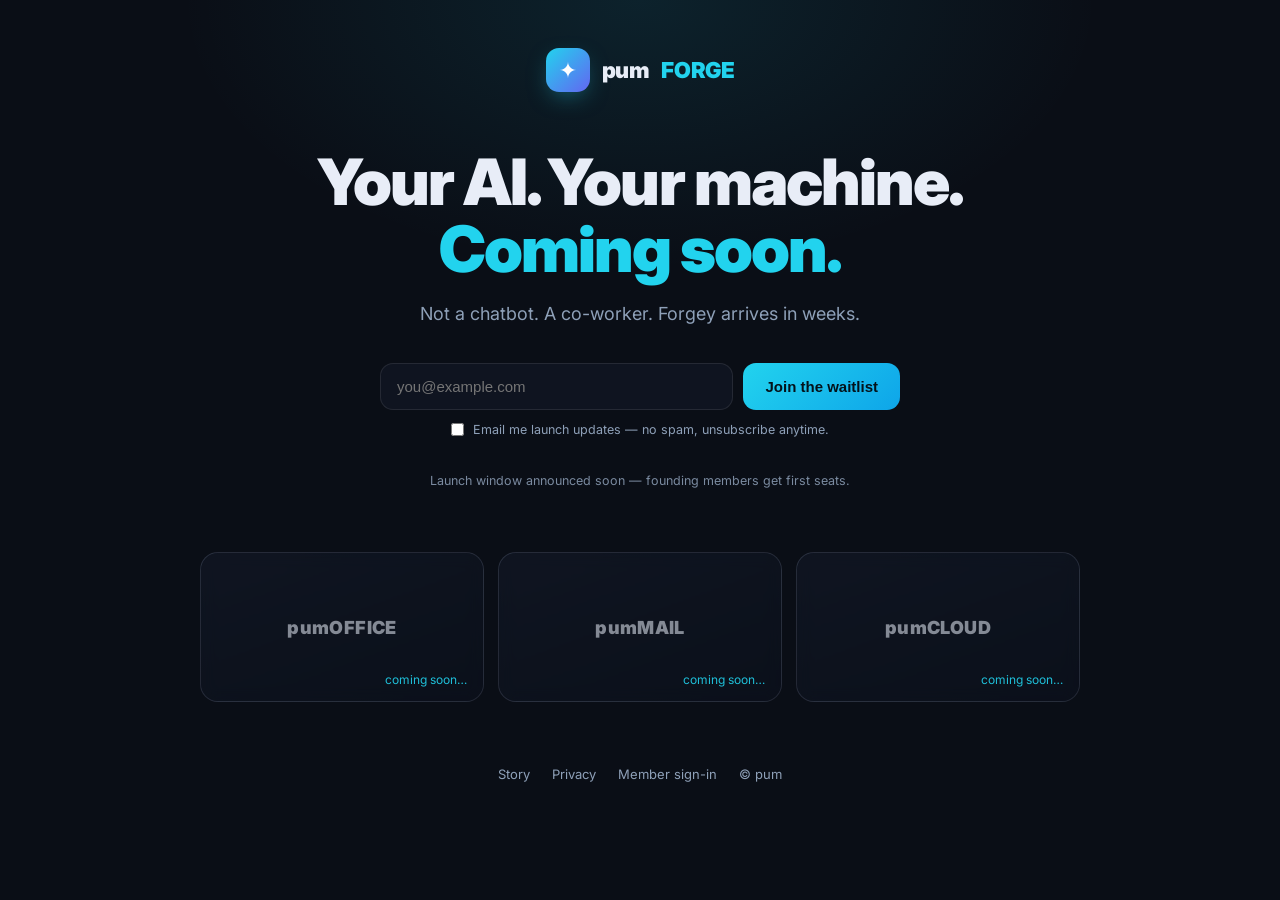
==== commit 330439c7: "COMING SOON teaser: real waitlist signup (CORS to pumoffice service), consent checkbox, honest count" ====
--- a/index.html
+++ b/index.html
@@ -3,271 +3,100 @@
 <head>
 <meta charset="utf-8">
 <meta name="viewport" content="width=device-width, initial-scale=1.0">
-<title>pumFORGE — Your AI. Your machine. Your co-worker.</title>
-<meta name="description" content="The all-in-one private local AI assistant. Chat, voice, images, documents, desktop control, a real terminal — and Forgey, your on-device co-worker. Nothing leaves your PC.">
-<link rel="canonical" href="https://pumforge.com/">
+<title>pumFORGE — Your AI. Your machine. Coming soon.</title>
+<meta name="description" content="Your AI. Your machine. Coming soon. Not a chatbot — a co-worker. Join the early access list.">
 <link rel="icon" type="image/png" href="favicon.png">
-<meta property="og:type" content="website">
-<meta property="og:url" content="https://pumforge.com/">
-<meta property="og:title" content="pumFORGE — Private Local AI Assistant & Co-worker">
-<meta property="og:description" content="Chat, voice, images, documents, desktop control, a real terminal — and Forgey, your on-device AI co-worker. 100% local, nothing leaves your PC.">
-<meta property="og:image" content="https://pumforge.com/og.png">
-<meta name="twitter:card" content="summary_large_image">
-<meta name="twitter:title" content="pumFORGE — Private Local AI Assistant & Co-worker">
-<meta name="twitter:description" content="Chat, voice, images, documents, desktop control, a real terminal — and Forgey, your on-device AI co-worker.">
 <link rel="preconnect" href="https://fonts.googleapis.com">
 <link rel="preconnect" href="https://fonts.gstatic.com" crossorigin>
-<link href="https://fonts.googleapis.com/css2?family=Inter:wght@400;500;600;700;800;900&family=JetBrains+Mono:wght@400;600&display=swap" rel="stylesheet">
-<link rel="stylesheet" href="site.css">
-<style>.reveal{opacity:0;transform:translateY(26px);transition:opacity .7s cubic-bezier(.2,.7,.2,1),transform .7s cubic-bezier(.2,.7,.2,1)}.reveal.in{opacity:1;transform:none}</style>
+<link href="https://fonts.googleapis.com/css2?family=Inter:wght@400;600;800;900&display=swap" rel="stylesheet">
+<style>
+:root { --bg:#0a0e16; --bg2:#0f1420; --ink:#e8edf7; --dim:#8ea0b8; --cyan:#22d3ee; --line:rgba(255,255,255,.09); }
+* { box-sizing:border-box; margin:0; padding:0; }
+body { background:radial-gradient(60% 50% at 50% 0%, rgba(34,211,238,.10), transparent 60%), var(--bg);
+  color:var(--ink); font-family:Inter,system-ui,-apple-system,"Segoe UI",sans-serif; min-height:100vh;
+  display:flex; flex-direction:column; align-items:center; padding:48px 20px 40px; }
+.brand { display:flex; align-items:center; gap:12px; font-weight:900; font-size:22px; letter-spacing:-.02em; }
+.mark { width:44px; height:44px; border-radius:13px; display:grid; place-items:center; color:#fff;
+  background:linear-gradient(135deg,#22d3ee,#6366f1); box-shadow:0 8px 24px -8px rgba(34,211,238,.55); }
+.brand em { font-style:normal; color:var(--cyan); }
+h1 { margin:56px 0 0; font-size:clamp(34px,6vw,64px); font-weight:900; letter-spacing:-.03em; text-align:center; line-height:1.05; }
+h1 span { display:block; color:var(--cyan); }
+.sub { margin:18px auto 0; max-width:640px; text-align:center; color:var(--dim); font-size:clamp(15px,2vw,18px); line-height:1.6; }
+.wl { margin:34px auto 0; display:flex; gap:10px; width:min(520px,100%); }
+.wl input[type=email] { flex:1; padding:14px 16px; border-radius:13px; border:1px solid var(--line); background:var(--bg2);
+  color:var(--ink); font-size:15px; outline:none; }
+.wl input[type=email]:focus { border-color:var(--cyan); }
+.wl button { padding:14px 22px; border:0; border-radius:13px; background:linear-gradient(135deg,#22d3ee,#0ea5e9);
+  color:#04121a; font-weight:800; font-size:15px; cursor:pointer; }
+.wl button:disabled { opacity:.6; cursor:default; }
+.consent { margin-top:12px; display:flex; align-items:center; gap:9px; font-size:12.5px; color:var(--dim); }
+.consent input { accent-color:var(--cyan); }
+.wlmsg { margin-top:10px; font-size:13.5px; color:var(--dim); text-align:center; min-height:18px; }
+.wlmsg.ok { color:#34d399; }
+.note { margin-top:8px; font-size:12.5px; color:var(--dim); opacity:.85; text-align:center; }
+.suite { margin:64px auto 0; display:grid; grid-template-columns:repeat(auto-fit,minmax(200px,1fr)); gap:14px; width:min(880px,100%); }
+.tile { position:relative; height:150px; border-radius:18px; border:1px solid var(--line); background:linear-gradient(160deg,#151c2c,#0d1220);
+  display:grid; place-items:center; overflow:hidden; }
+.tile::before { content:""; position:absolute; inset:0; backdrop-filter:blur(7px); background:rgba(10,14,22,.45); }
+.tname { position:relative; font-weight:900; font-size:18px; letter-spacing:.02em; opacity:.55; }
+.tsoon { position:absolute; bottom:14px; right:16px; font-size:12px; color:var(--cyan); opacity:.9; }
+footer { margin-top:64px; display:flex; gap:22px; font-size:13px; color:var(--dim); flex-wrap:wrap; justify-content:center; }
+footer a { color:var(--dim); text-decoration:none; }
+footer a:hover { color:var(--cyan); }
+@media (max-width:560px) { .wl { flex-direction:column; } }
+</style>
 </head>
 <body>
-<header class="nav"><div class="container nav-inner">
-  <a href="index.html" class="nav-brand"><img src="pumforge.png" alt="pumFORGE logo — local AI companion"><span>pumFORGE</span></a>
-  <nav class="nav-links">
-    <a href="features.html">Features</a>
-    <a href="#cowork" class="hide-sm">Co-worker</a>
-    <a href="#screenshots" class="hide-sm">Screens</a>
-    <a href="pricing.html">Pricing</a>
-    <a href="docs.html">Docs</a>
-    <a href="cost.html">Cost</a><a href="benchmarks.html">Benchmarks</a><a href="faq.html">FAQ</a><a href="waitlist.html">Waitlist</a><a href="download.html" class="btn btn-primary" style="padding:.6rem 1.2rem;font-size:.88rem">Download</a>
-  </nav>
-</div></header>
-
-<main>
-<!-- Hero -->
-<section class="hero"><div class="orb a"></div><div class="orb b"></div>
-  <div class="container">
-    <div class="badge"><span class="dot"></span> 100% on-device · no cloud · no accounts</div>
-    <h1>Your AI. Your machine.<br><span class="co">Your co-worker.</span></h1>
-    <p class="hero-sub">One private app for <b>chat, voice, images, documents, desktop control and a real terminal</b> — with <b>Forgey</b>, an on-device dev partner who shares your live shell. Everything runs on your own hardware.</p>
-    <div class="hero-acts">
-      <a href="download.html" class="btn btn-primary btn-lg">Download Free</a>
-      <a href="#cowork" class="btn btn-secondary btn-lg">Meet Forgey</a>
-    </div>
-    <div class="chips">
-      <span class="chip static"><b>108</b> AI tools</span>
-      <button type="button" class="chip star active" data-show="forgey">Forgey dev partner</button>
-      <button type="button" class="chip" data-show="voice">Voice cloning</button>
-      <button type="button" class="chip" data-show="image">Local image gen</button>
-      <button type="button" class="chip" data-show="hardware">Hardware monitor</button>
-    </div>
-
-    <div class="mockup">
-      <div class="mockup-glow"></div>
-      <div class="mockup-box">
-        <div class="m-bar"><div class="m-dots"><span></span><span></span><span></span></div><span class="m-bar-t" id="mBarTitle">pumFORGE — Terminal · Forgey</span></div>
-        <div class="m-body">
-          <div class="m-rail"><div class="r-dot a"></div><div class="r-dot"></div><div class="r-dot"></div><div class="r-dot"></div><div class="r-dot"></div></div>
-          <div class="m-stages">
-            <div class="m-cowork m-panel active" data-panel="forgey">
-              <div class="m-term">
-                <div class="term-line"><span class="tp">si@ninja ~/talk $</span> du -sh ./* | sort -rh | head</div>
-                <div class="term-line dim">1.2G&nbsp;&nbsp;./models</div>
-                <div class="term-line dim">420M&nbsp;&nbsp;./voices</div>
-                <div class="term-line dim">180M&nbsp;&nbsp;./backend</div>
-                <div class="term-line"><span class="tp">si@ninja ~/talk $</span><span class="caret"></span></div>
-              </div>
-              <div class="m-friend">
-                <div class="wf-head"><span class="wf-ava">pum</span><div><b>Forgey</b><span class="wf-role">Dev partner · supervising</span></div></div>
-                <div class="wf-msg user">find the biggest files and show me a command</div>
-                <div class="wf-msg ai"><span class="wf-tag">Friend</span> Here's a quick one to spot the disk hogs:</div>
-                <div class="wf-cmd"><div class="wf-risk">risk: low</div><div class="wf-code">du -sh ./* | sort -rh | head</div><div class="wf-actions"><span class="wf-btn run">&#9654; Run</span><span class="wf-btn ghost">Dry-Run</span><span class="wf-btn ghost">Copy</span></div></div>
-                <div class="wf-msg ai">Then <b>ls -la</b> for hidden files.</div>
-              </div>
-            </div>
-
-            <div class="m-voice m-panel" data-panel="voice">
-              <div class="mv-library">
-                <div class="mv-head"><b>Voice library</b><span class="mv-chip">6 engines</span></div>
-                <div class="mv-voice"><span class="mv-ava">A</span><div><b>Aria</b><span class="mv-meta">English · cloned</span></div><span class="mv-play">&#9654;</span></div>
-                <div class="mv-voice"><span class="mv-ava">N</span><div><b>Noah</b><span class="mv-meta">English · installed</span></div><span class="mv-play">&#9654;</span></div>
-                <div class="mv-voice"><span class="mv-ava">L</span><div><b>Lina</b><span class="mv-meta">Français · cloned</span></div><span class="mv-play">&#9654;</span></div>
-                <div class="mv-new">
-                  <div class="mv-new-head"><span class="wf-tag">New</span> Clone a new voice</div>
-                  <div class="mv-new-bar"><div class="mv-new-fill"></div></div>
-                  <div class="mv-new-meta">Recording… 12s &nbsp;·&nbsp; stays on-device</div>
-                </div>
-              </div>
-              <div class="mv-clone">
-                <div class="wf-head"><span class="wf-ava">&#127908;</span><div><b>Voice cloning</b><span class="wf-role">15–20s sample · no cloud</span></div></div>
-                <div class="mv-drop"><span class="mv-mic">&#127908;</span><div><b>Drop an audio sample</b><span class="mv-meta">WAV / MP3 / OGG · 15–20 seconds</span></div></div>
-                <div class="mv-engines">
-                  <span class="mv-eng on">Coqui&nbsp;XTT&nbsp;v2</span><span class="mv-eng">OpenVoice</span><span class="mv-eng">Piper</span><span class="mv-eng on">Eleven</span><span class="mv-eng">Tortoise</span><span class="mv-eng">Bark</span>
-                </div>
-                <div class="wf-cmd" style="border-color:rgba(34,211,238,.22);background:rgba(34,211,238,.05)">
-                  <div class="wf-risk" style="color:var(--accent)">ready in ~40s</div>
-                  <div class="mv-ok">&#10003;&nbsp; Voice created — used by Chat, Voice page &amp; Forgey</div>
-                </div>
-              </div>
-            </div>
-
-            <div class="m-image m-panel" data-panel="image">
-              <div class="mi-controls">
-                <div class="wf-head"><span class="wf-ava">&#127912;</span><div><b>Image generation</b><span class="wf-role">pum-sd · 100% local</span></div></div>
-                <div class="mi-prompt">a ninja cat forging a sword, studio light, cinematic</div>
-                <div class="mi-row"><span>Model</span><b class="mi-val">pum-sd XL</b></div>
-                <div class="mi-row"><span>Steps</span><b class="mi-val">28</b><span>Size</span><b class="mi-val">1024×1024</b></div>
-                <div class="mi-row"><span>Seed</span><b class="mi-val">4815</b><span>CFG</span><b class="mi-val">7.0</b></div>
-                <div class="wf-cmd" style="border-color:rgba(34,211,238,.22);background:rgba(34,211,238,.05)">
-                  <div class="wf-risk" style="color:var(--accent)">generating…</div>
-                  <div class="mi-bar"><div class="mi-bar-fill"></div></div>
-                  <div class="mv-meta" style="color:var(--text-faint)">denoising 12/28 · 1.2 it/s</div>
-                </div>
-              </div>
-              <div class="mi-canvas">
-                <div class="mi-img"><div class="mi-img-inner"><svg viewBox="0 0 24 24" fill="none" stroke="currentColor" stroke-width="1.6" stroke-linecap="round" stroke-linejoin="round"><path d="M13 2 3 14h9l-1 8 10-12h-9l1-8z"/></svg></div><span class="mi-tag">1024×1024 · 1.9s</span></div>
-                <div class="mi-thumbs"><span class="mi-thumb t1"></span><span class="mi-thumb t2"></span><span class="mi-thumb t3"></span></div>
-              </div>
-            </div>
-
-            <div class="m-hardware m-panel" data-panel="hardware">
-              <div class="mh-gauges">
-                <div class="wf-head"><span class="wf-ava">&#128241;</span><div><b>Hardware monitor</b><span class="wf-role">live · every 2s</span></div></div>
-                <div class="mh-g"><div class="mh-g-head"><span>CPU</span><b>42%</b></div><div class="mh-bar"><div class="mh-fill c1" style="width:42%"></div></div></div>
-                <div class="mh-g"><div class="mh-g-head"><span>RAM</span><b>63%</b></div><div class="mh-bar"><div class="mh-fill c2" style="width:63%"></div></div></div>
-                <div class="mh-g"><div class="mh-g-head"><span>VRAM</span><b>71%</b></div><div class="mh-bar"><div class="mh-fill c3" style="width:71%"></div></div></div>
-                <div class="mh-gpu"><span class="mv-ava">&#127959;</span><div><b>NVIDIA GeForce RTX 4080</b><span class="mv-meta">12 GB VRAM · CUDA</span></div><span class="mv-meta">12.0 / 16 GB</span></div>
-              </div>
-              <div class="mh-guardrail">
-                <div class="wf-head"><span class="wf-ava">&#128737;</span><div><b>Load guardrail</b><span class="wf-role">preflight before load</span></div></div>
-                <div class="mv-voice"><span class="mv-ava">G</span><div><b>gemma-4-E4B-it</b><span class="mv-meta">GGUF · Q4_K_M</span></div><span class="mv-meta">7.4 GB</span></div>
-                <div class="mh-g"><div class="mh-g-head"><span>Preflight estimate</span><b>fits (7.4 / 12 GB)</b></div><div class="mh-bar"><div class="mh-fill c3" style="width:62%"></div></div></div>
-                <div class="wf-actions"><span class="wf-btn run">&#9654; Load model</span><span class="wf-btn ghost">Auto-offload</span></div>
-                <div class="mv-meta" style="color:var(--text-faint)">Blocks overloads before they crash your session.</div>
-              </div>
-            </div>
-          </div>
-        </div>
-      </div>
-    </div>
-  </div>
-</section>
-
-<!-- Stats -->
-<section class="stats"><div class="container"><div class="stats-grid">
-  <div class="stat"><div class="n">108</div><div class="l">Built-in AI tools</div></div>
-  <div class="stat"><div class="n">6</div><div class="l">Voice cloning engines</div></div>
-  <div class="stat"><div class="n">0%</div><div class="l">Data leaves your machine</div></div>
-  <div class="stat"><div class="n">3</div><div class="l">Minutes to install</div></div>
-</div></div></section>
-
-<!-- Co-worker -->
-<section id="cowork"><div class="container">
-  <p class="section-title">The headline feature</p>
-  <h2>Meet Forgey — your AI <em>co-worker</em>.</h2>
-  <p class="subtitle">Not a chatbot. A teammate who shares your live shell, watches the repo, and helps you build — without ever leaving your machine.</p>
-  <div class="cw-feature" style="margin-top:3rem">
-    <div>
-      <h3>One shell. Two collaborators.</h3>
-      <p>Forgey sees your current directory, your recent terminal output and your repo index — so it answers about the real state of your session, not a guess. It proposes real shell commands with a Run / Dry-Run / Copy button and a risk tag. Nothing executes without you.</p>
-      <div class="cw-steps">
-        <div class="cw-step"><span class="n">1</span><div><b>You ask</b><p>In plain English. "Find the biggest files", "explain the last error", "what should I run next?"</p></div></div>
-        <div class="cw-step"><span class="n">2</span><div><b>Forgey proposes</b><p>A real command, tagged with its risk, ready to run or preview read-only.</p></div></div>
-        <div class="cw-step"><span class="n">3</span><div><b>You approve</b><p>Run once, Trust always, or Cancel. A suggestion-only lock keeps it hands-off.</p></div></div>
-      </div>
-    </div>
-    <div class="grid grid-2">
-      <div class="feature"><div class="fi"><svg viewBox="0 0 24 24" fill="none" stroke-width="1.8" stroke-linecap="round" stroke-linejoin="round"><path d="M17 21v-2a4 4 0 0 0-4-4H5a4 4 0 0 0-4 4v2"/><circle cx="9" cy="7" r="4"/><path d="M23 21v-2a4 4 0 0 0-3-3.87"/><path d="M16 3.13a4 4 0 0 1 0 7.75"/></svg></div><h3>Shared context</h3><p>cwd, recent output and repo — Forgey knows where you are.</p></div>
-      <div class="feature"><div class="fi"><svg viewBox="0 0 24 24" fill="none" stroke-width="1.8" stroke-linecap="round" stroke-linejoin="round"><path d="M12 22s8-4 8-10V5l-8-3-8 3v7c0 6 8 10 8 10z"/></svg></div><h3>Consent-first</h3><p>Risky actions always ask — Run once, Trust always, Cancel.</p></div>
-      <div class="feature"><div class="fi"><svg viewBox="0 0 24 24" fill="none" stroke-width="1.8" stroke-linecap="round" stroke-linejoin="round"><polyline points="13 2 3 14 12 14 11 22 21 10 12 10"/></svg></div><h3>Dry-Run prep</h3><p>Preview any command in a read-only sandbox first.</p></div>
-      <div class="feature"><div class="fi"><svg viewBox="0 0 24 24" fill="none" stroke-width="1.8" stroke-linecap="round" stroke-linejoin="round"><path d="M14 3v4a1 1 0 0 0 1 1h4"/><path d="M17 21H7a2 2 0 0 1-2-2V5a2 2 0 0 1 2-2h7l5 5v11a2 2 0 0 1-2 2z"/></svg></div><h3>Patch &amp; PR</h3><p>Unified diffs, temp-branch apply, test gate and rollback built in.</p></div>
-    </div>
-  </div>
-</div></section>
-
-<!-- Screenshots -->
-<section id="screenshots" style="background:linear-gradient(180deg,transparent,rgba(13,22,48,.4))"><div class="container">
-  <div class="center"><p class="section-title" style="justify-content:center">See it in action</p><h2>A look inside pumFORGE</h2><p class="subtitle">Real screenshots from the running app — including Forgey in the shared terminal.</p></div>
-  <div class="shot-grid">
-    <figure class="shot"><img src="workfriend.png" alt="Forgey — AI co-worker in the shared terminal" loading="lazy"><figcaption><b>Forgey — AI co-worker</b><span>A dev partner sharing your live terminal, with consent-gated command cards.</span></figcaption></figure>
-    <figure class="shot"><img src="chat.png" alt="Chat with streaming markdown and code blocks" loading="lazy"><figcaption><b>Chat</b><span>Streaming conversations with markdown, code blocks, and tools.</span></figcaption></figure>
-    <figure class="shot"><img src="settings.png" alt="Settings Hub" loading="lazy"><figcaption><b>Settings Hub</b><span>Twelve categories + a live hardware monitor and per-section saves.</span></figcaption></figure>
-    <figure class="shot"><img src="terminal.png" alt="Terminal" loading="lazy"><figcaption><b>Terminal</b><span>A real terminal — run commands, code, and SSH.</span></figcaption></figure>
-  </div>
-</div></section>
-
-<!-- Features -->
-<section id="features"><div class="container">
-  <div class="center"><p class="section-title" style="justify-content:center">Features</p><h2>One app. Every AI capability.</h2><p class="subtitle">Chat, voice, images, documents, desktop control, terminal, coding — and an AI co-worker — in one private package.</p></div>
-  <div class="grid grid-3" style="margin-top:3rem">
-    <div class="feature"><div class="fi"><svg viewBox="0 0 24 24" fill="none" stroke-width="1.8" stroke-linecap="round" stroke-linejoin="round"><path d="M21 15a2 2 0 0 1-2 2H7l-4 4V5a2 2 0 0 1 2-2h14a2 2 0 0 1 2 2z"/></svg></div><h3>Chat</h3><p>Talk to local models. Streaming markdown, code highlighting, and context across sessions. No internet required.</p></div>
-    <div class="feature"><div class="fi"><svg viewBox="0 0 24 24" fill="none" stroke-width="1.8" stroke-linecap="round" stroke-linejoin="round"><path d="M12 1a3 3 0 0 0-3 3v8a3 3 0 0 0 6 0V4a3 3 0 0 0-3-3z"/><path d="M19 10v2a7 7 0 0 1-14 0v-2"/><line x1="12" y1="19" x2="12" y2="23"/></svg></div><h3>Voice &amp; cloning</h3><p>Real-time voice with wake word and barge-in. Clone any voice from 15 seconds with 6 engines.</p></div>
-    <div class="feature"><div class="fi"><svg viewBox="0 0 24 24" fill="none" stroke-width="1.8" stroke-linecap="round" stroke-linejoin="round"><polyline points="4 17 10 11 4 5"/><line x1="12" y1="19" x2="20" y2="19"/></svg></div><h3>Terminal + Forgey</h3><p>Full PTY terminal with SSH, plus Forgey sharing your live shell proposing consent-gated commands.</p></div>
-    <div class="feature"><div class="fi"><svg viewBox="0 0 24 24" fill="none" stroke-width="1.8" stroke-linecap="round" stroke-linejoin="round"><rect x="2" y="4" width="20" height="16" rx="2"/><line x1="2" y1="9" x2="22" y2="9"/><circle cx="8" cy="14" r="1"/></svg></div><h3>Desktop control</h3><p>41 tools: open apps, manage files, screenshots, OCR, batch rename, volume and brightness.</p></div>
-    <div class="feature"><div class="fi"><svg viewBox="0 0 24 24" fill="none" stroke-width="1.8" stroke-linecap="round" stroke-linejoin="round"><path d="M4 19.5A2.5 2.5 0 0 1 6.5 17H20"/><path d="M6.5 2H20v20H6.5A2.5 2.5 0 0 1 4 19.5v-15A2.5 2.5 0 0 1 6.5 2z"/></svg></div><h3>Knowledge base</h3><p>Chat with your documents. PDFs, notes, websites, YouTube, audio — indexed locally with RAG and citations.</p></div>
-    <div class="feature"><div class="fi"><svg viewBox="0 0 24 24" fill="none" stroke-width="1.8" stroke-linecap="round" stroke-linejoin="round"><rect x="3" y="3" width="18" height="18" rx="2"/><circle cx="8.5" cy="8.5" r="1.5"/><path d="M21 15l-5-5L5 21"/></svg></div><h3>Image generation</h3><p>Generate and edit images locally with pum-sd — no API keys, no cloud, no limits.</p></div>
-    <div class="feature"><div class="fi"><svg viewBox="0 0 24 24" fill="none" stroke-width="1.8" stroke-linecap="round" stroke-linejoin="round"><rect x="2" y="3" width="20" height="14" rx="2"/><line x1="8" y1="21" x2="16" y2="21"/><line x1="12" y1="17" x2="12" y2="21"/></svg></div><h3>Hardware monitor</h3><p>Live CPU, RAM and VRAM usage, detected GPUs, and model-load guardrails with preflight estimates.</p></div>
-    <div class="feature"><div class="fi"><svg viewBox="0 0 24 24" fill="none" stroke-width="1.8" stroke-linecap="round" stroke-linejoin="round"><path d="M17 3a2.85 2.83 0 1 1 4 4L7.5 20.5 2 22l1.5-5.5Z"/></svg></div><h3>108 AI tools</h3><p>Weather, web search, email, stocks, YouTube transcripts, arXiv, calculator, and more — all local.</p></div>
-    <div class="feature"><div class="fi"><svg viewBox="0 0 24 24" fill="none" stroke-width="1.8" stroke-linecap="round" stroke-linejoin="round"><path d="M12 22s8-4 8-10V5l-8-3-8 3v7c0 6 8 10 8 10z"/></svg></div><h3>Always private</h3><p>No telemetry. No cloud. No data harvesting. Everything stays on your disk.</p></div>
-  </div>
-</div></section>
-
-<!-- Compare -->
-<section id="compare" style="background:var(--surface)"><div class="container">
-  <div class="center"><p class="section-title" style="justify-content:center">Head to head</p><h2>How pumFORGE stacks up</h2><p class="subtitle">Most local AI tools are chat boxes. pumFORGE is a complete workbench.</p></div>
-  <div class="cmp-wrap" style="margin-top:2.8rem"><table class="cmp">
-    <thead><tr><th>Feature</th><th class="pf">pumFORGE</th><th>Local AI apps</th><th>Cloud AI</th></tr></thead>
-    <tbody>
-      <tr><td>AI co-worker in terminal</td><td class="pf">Forgey</td><td class="cx">No</td><td class="cx">No</td></tr>
-      <tr><td>Voice cloning</td><td class="pf">6 engines</td><td class="cx">0</td><td>1–3 (paid)</td></tr>
-      <tr><td>Live hardware monitor</td><td class="pf">CPU/RAM/VRAM</td><td class="cx">No</td><td class="cx">No</td></tr>
-      <tr><td>Desktop control</td><td class="pf">41 tools</td><td>0–10</td><td class="cx">0</td></tr>
-      <tr><td>Coding suite</td><td class="pf">27 tools</td><td class="cx">0</td><td>Basic</td></tr>
-      <tr><td>Notebook + RAG</td><td class="pf">Yes + citations</td><td>Basic RAG</td><td>Yes (cloud)</td></tr>
-      <tr><td>Document creation</td><td class="pf">DOCX/XLSX/PPTX/PDF</td><td class="cx">No</td><td>Limited</td></tr>
-      <tr><td>LLM council</td><td class="pf">Yes</td><td class="cx">No</td><td class="cx">No</td></tr>
-      <tr><td>Runs offline</td><td class="pf">100%</td><td>Yes</td><td class="cx">No</td></tr>
-      <tr><td>Data stays local</td><td class="pf">Always</td><td>Yes</td><td class="cx">No</td></tr>
-      <tr><td>Real terminal + SSH</td><td class="pf">Yes</td><td class="cx">No</td><td class="cx">No</td></tr>
-      <tr><td>Image generation</td><td class="pf">Local</td><td class="cx">No</td><td>Cloud only</td></tr>
-    </tbody>
-  </table></div>
-</div></section>
-
-<!-- Download -->
-<section id="download"><div class="container center">
-  <p class="section-title" style="justify-content:center">Download</p>
-  <h2>Up and running in 60 seconds.</h2>
-  <p class="subtitle">One install. No account. No cloud. Your AI starts local.</p>
-  <div class="platform-tabs" style="margin-top:2rem">
-    <button class="btn btn-secondary platform-tab active" data-platform="linux" style="padding:.5rem 1.5rem">Linux</button>
-    <button class="btn btn-secondary platform-tab" data-platform="macos" style="padding:.5rem 1.5rem">macOS</button>
-    <button class="btn btn-secondary platform-tab" data-platform="windows" style="padding:.5rem 1.5rem">Windows</button>
-  </div>
-  <div class="install-cmd"><code id="install-cmd">curl -fsSL https://pumforge.com/install.sh | sh</code><button onclick="navigator.clipboard.writeText(document.getElementById('install-cmd').textContent)" class="install-copy" title="Copy">📋</button></div>
-  <div style="display:flex;justify-content:center;gap:1rem;flex-wrap:wrap">
-    <a href="https://github.com/geekie82/pumforge/releases/latest" class="btn btn-primary">Download .deb</a>
-    <a href="https://github.com/geekie82/pumforge" class="btn btn-secondary">View on GitHub</a>
-  </div>
-  <p style="margin-top:1.5rem;color:var(--text-faint);font-size:.78rem">SHA256: <code id="checksum" style="color:var(--text-dim)">Loading...</code></p>
-</div></section>
-</main>
-
-<footer class="footer"><div class="container footer-inner">
-  <div class="footer-brand"><img src="pumforge.png" alt="pumFORGE logo — local AI companion"><span>pumFORGE</span><span class="copy">© 2026 Madame Hong Ltd. Pty</span></div>
-  <div class="footer-links"><a href="https://github.com/geekie82/pumforge">GitHub</a><a href="mailto:support@pumforge.com">Support</a><a href="contact.html">Contact</a><a href="waitlist.html">Waitlist</a><a href="privacy.html">Privacy</a><a href="terms.html">Terms</a></div>
-</div></footer>
-
+<div class="brand"><span class="mark">✦</span>pum<em>FORGE</em></div>
+<h1>Your AI. Your machine.<span>Coming soon.</span></h1>
+<p class="sub">Not a chatbot. A co-worker. Forgey arrives in weeks.</p>
+<form class="wl" id="wlForm">
+  <input type="email" id="wlEmail" placeholder="you@example.com" aria-label="Email address" required>
+  <button type="submit" id="wlBtn">Join the waitlist</button>
+</form>
+<label class="consent"><input type="checkbox" id="wlConsent"> Email me launch updates — no spam, unsubscribe anytime.</label>
+<div class="wlmsg" id="wlMsg"></div>
+<div class="note">Launch window announced soon — founding members get first seats.</div>
+<div class="suite"><div class="tile"><span class="tname">pumOFFICE</span><span class="tsoon">coming soon…</span></div><div class="tile"><span class="tname">pumMAIL</span><span class="tsoon">coming soon…</span></div><div class="tile"><span class="tname">pumCLOUD</span><span class="tsoon">coming soon…</span></div></div>
+<footer>
+  <a href="https://pumoffice.com/about.html">Story</a>
+  <a href="https://pumoffice.com/privacy.html">Privacy</a>
+  <a href="https://pumoffice.com/login">Member sign-in</a>
+  <span>© pum</span>
+</footer>
 <script>
-// reveal on scroll
-(function(){var els=document.querySelectorAll('.reveal');if('IntersectionObserver'in window){var io=new IntersectionObserver(function(en){en.forEach(function(e){if(e.isIntersecting){e.target.classList.add('in');io.unobserve(e.target);}});},{threshold:.12});els.forEach(function(e){io.observe(e);});setTimeout(function(){els.forEach(function(e){e.classList.add('in');});},2600);}else{els.forEach(function(e){e.classList.add('in');});}})();
-// platform tabs
-var cmds={linux:'curl -fsSL https://pumforge.com/install.sh | sh',macos:'curl -fsSL https://pumforge.com/install.sh | sh',windows:'irm https://pumforge.com/install.ps1 | iex'};
-document.querySelectorAll('.platform-tab').forEach(function(t){t.addEventListener('click',function(){document.querySelectorAll('.platform-tab').forEach(function(x){x.classList.remove('active');});t.classList.add('active');document.getElementById('install-cmd').textContent=cmds[t.dataset.platform];});});
-// hero mockup chips → swap the preview panel
-var chipTitles={forgey:'pumFORGE — Terminal · Forgey',voice:'pumFORGE — Voice cloning',image:'pumFORGE — Image generation',hardware:'pumFORGE — Hardware monitor'};
-document.querySelectorAll('.chips .chip[data-show]').forEach(function(c){
-  c.addEventListener('click',function(){
-    var show=c.getAttribute('data-show');
-    document.querySelectorAll('.chips .chip[data-show]').forEach(function(x){x.classList.remove('active');});
-    c.classList.add('active');
-    document.querySelectorAll('.m-panel').forEach(function(p){p.classList.toggle('active',p.getAttribute('data-panel')===show);});
-    var t=document.getElementById('mBarTitle');if(t&&chipTitles[show])t.textContent=chipTitles[show];
+(function () {
+  var f = document.getElementById('wlForm'), e = document.getElementById('wlEmail'),
+      c = document.getElementById('wlConsent'), b = document.getElementById('wlBtn'),
+      m = document.getElementById('wlMsg');
+  f.addEventListener('submit', function (ev) {
+    ev.preventDefault();
+    var email = (e.value || '').trim();
+    if (!email) return;
+    if (!c.checked) { m.className = 'wlmsg'; m.textContent = 'Please tick the box so we may email you.'; return; }
+    b.disabled = true; m.className = 'wlmsg'; m.textContent = 'Joining…';
+    fetch('https://pumoffice.com/api/waitlist/signup', {
+      method: 'POST',
+      headers: { 'Content-Type': 'application/json' },
+      body: JSON.stringify({ email: email, consent: true, source: 'pumforge.com' })
+    }).then(function (r) { return r.json().then(function (j) { return { ok: r.ok, j: j }; }); })
+      .then(function (res) {
+        var j = res.j || {};
+        if (res.ok && j.ok && j.on_list) {
+          m.className = 'wlmsg ok';
+          m.textContent = "You're on the list — #" + j.count + ' in line. We will email you when seats open.';
+          e.value = ''; c.checked = false;
+        } else if (res.ok && j.ok && j.pending_confirm) {
+          m.className = 'wlmsg ok';
+          m.textContent = 'Almost there — check your inbox to confirm your spot.';
+          e.value = ''; c.checked = false;
+        } else {
+          m.textContent = j.error || j.detail || 'Something went wrong — try again.';
+        }
+      }).catch(function () { m.textContent = 'Network error — try again.'; })
+      .finally(function () { b.disabled = false; });
   });
-});
-// checksum
-fetch('checksums.json').then(function(r){return r.json();}).then(function(d){var e=Object.entries(d).find(function(x){return x[0].endsWith('.deb');});if(e)document.getElementById('checksum').textContent=e[1].slice(0,16)+'...';}).catch(function(){});
+})();
 </script>
 </body>
 </html>
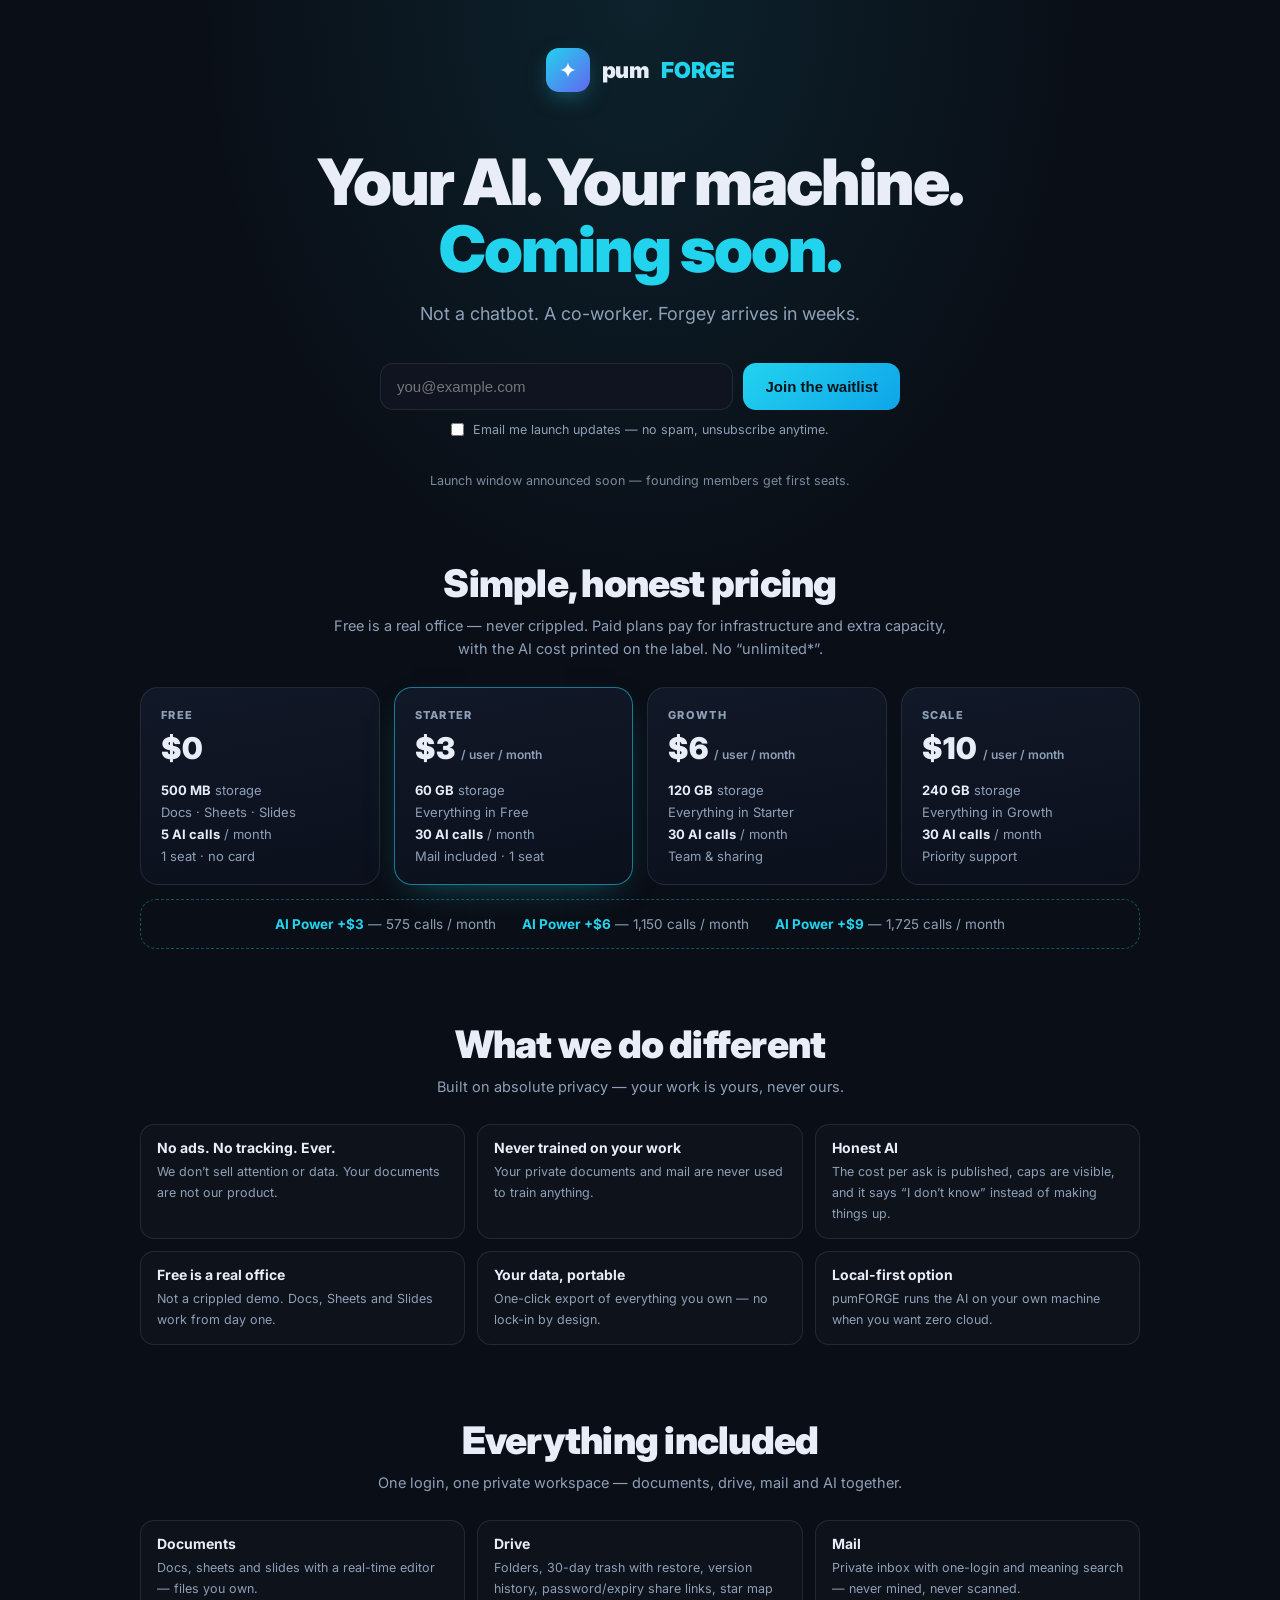
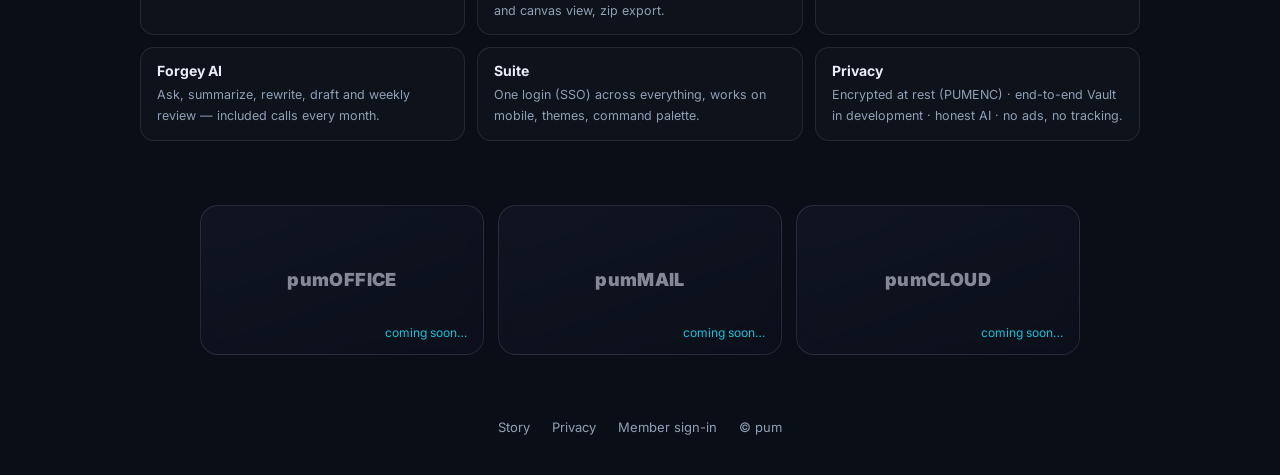
==== commit 3772160f: "pricing: free tier 500 MB (owner decision)" ====
--- a/index.html
+++ b/index.html
@@ -4,7 +4,7 @@
 <meta charset="utf-8">
 <meta name="viewport" content="width=device-width, initial-scale=1.0">
 <title>pumFORGE — Your AI. Your machine. Coming soon.</title>
-<meta name="description" content="Your AI. Your machine. Coming soon. Not a chatbot — a co-worker. Join the early access list.">
+<meta name="description" content="Your AI. Your machine. Coming soon. Not a chatbot — a co-worker. Simple honest pricing. Join the early access list.">
 <link rel="icon" type="image/png" href="favicon.png">
 <link rel="preconnect" href="https://fonts.googleapis.com">
 <link rel="preconnect" href="https://fonts.gstatic.com" crossorigin>
@@ -34,9 +34,26 @@
 .wlmsg { margin-top:10px; font-size:13.5px; color:var(--dim); text-align:center; min-height:18px; }
 .wlmsg.ok { color:#34d399; }
 .note { margin-top:8px; font-size:12.5px; color:var(--dim); opacity:.85; text-align:center; }
+section { margin-top:72px; width:100%; max-width:1000px; }
+h2 { margin:0 0 8px; font-size:clamp(24px,3.6vw,38px); font-weight:900; letter-spacing:-.02em; text-align:center; }
+.lead { color:var(--dim); text-align:center; max-width:640px; margin:0 auto 26px; font-size:14.5px; line-height:1.6; }
+.plans { display:grid; grid-template-columns:repeat(auto-fit,minmax(210px,1fr)); gap:14px; }
+.plan { border:1px solid var(--line); border-radius:18px; padding:20px; background:linear-gradient(170deg,#111827,#0b101c); display:flex; flex-direction:column; gap:8px; }
+.plan.hot { border-color:rgba(34,211,238,.55); box-shadow:0 12px 34px -18px rgba(34,211,238,.5); }
+.plan .tag { font-size:11px; font-weight:800; letter-spacing:.12em; text-transform:uppercase; color:var(--dim); }
+.plan .price { font-size:30px; font-weight:900; }
+.plan .price small { font-size:12px; font-weight:600; color:var(--dim); }
+.plan ul { list-style:none; margin:8px 0 0; display:flex; flex-direction:column; gap:6px; }
+.plan li { font-size:13px; color:var(--dim); }
+.plan li b { color:var(--ink); }
+.addons { margin-top:14px; border:1px dashed rgba(34,211,238,.35); border-radius:16px; padding:16px 18px; display:flex; flex-wrap:wrap; gap:10px 26px; justify-content:center; font-size:13.5px; color:var(--dim); }
+.addons b { color:var(--cyan); }
+.grid2 { display:grid; grid-template-columns:repeat(auto-fit,minmax(280px,1fr)); gap:12px; }
+.item { border:1px solid var(--line); border-radius:14px; padding:14px 16px; background:rgba(255,255,255,.02); }
+.item b { display:block; margin-bottom:4px; font-size:14px; }
+.item span { font-size:12.5px; color:var(--dim); line-height:1.55; }
 .suite { margin:64px auto 0; display:grid; grid-template-columns:repeat(auto-fit,minmax(200px,1fr)); gap:14px; width:min(880px,100%); }
-.tile { position:relative; height:150px; border-radius:18px; border:1px solid var(--line); background:linear-gradient(160deg,#151c2c,#0d1220);
-  display:grid; place-items:center; overflow:hidden; }
+.tile { position:relative; height:150px; border-radius:18px; border:1px solid var(--line); background:linear-gradient(160deg,#151c2c,#0d1220); display:grid; place-items:center; overflow:hidden; }
 .tile::before { content:""; position:absolute; inset:0; backdrop-filter:blur(7px); background:rgba(10,14,22,.45); }
 .tname { position:relative; font-weight:900; font-size:18px; letter-spacing:.02em; opacity:.55; }
 .tsoon { position:absolute; bottom:14px; right:16px; font-size:12px; color:var(--cyan); opacity:.9; }
@@ -57,6 +74,47 @@
 <label class="consent"><input type="checkbox" id="wlConsent"> Email me launch updates — no spam, unsubscribe anytime.</label>
 <div class="wlmsg" id="wlMsg"></div>
 <div class="note">Launch window announced soon — founding members get first seats.</div>
+
+<section>
+  <h2>Simple, honest pricing</h2>
+  <p class="lead">Free is a real office — never crippled. Paid plans pay for infrastructure and extra capacity, with the AI cost printed on the label. No &ldquo;unlimited*&rdquo;.</p>
+  <div class="plans">
+    <div class="plan"><span class="tag">Free</span><div class="price">$0</div>
+      <ul><li><b>500 MB</b> storage</li><li>Docs &middot; Sheets &middot; Slides</li><li><b>5 AI calls</b> / month</li><li>1 seat &middot; no card</li></ul></div>
+    <div class="plan hot"><span class="tag">Starter</span><div class="price">$3 <small>/ user / month</small></div>
+      <ul><li><b>60 GB</b> storage</li><li>Everything in Free</li><li><b>30 AI calls</b> / month</li><li>Mail included &middot; 1 seat</li></ul></div>
+    <div class="plan"><span class="tag">Growth</span><div class="price">$6 <small>/ user / month</small></div>
+      <ul><li><b>120 GB</b> storage</li><li>Everything in Starter</li><li><b>30 AI calls</b> / month</li><li>Team &amp; sharing</li></ul></div>
+    <div class="plan"><span class="tag">Scale</span><div class="price">$10 <small>/ user / month</small></div>
+      <ul><li><b>240 GB</b> storage</li><li>Everything in Growth</li><li><b>30 AI calls</b> / month</li><li>Priority support</li></ul></div>
+  </div>
+  <div class="addons"><span><b>AI Power +$3</b> &mdash; 575 calls / month</span><span><b>AI Power +$6</b> &mdash; 1,150 calls / month</span><span><b>AI Power +$9</b> &mdash; 1,725 calls / month</span></div>
+</section>
+<section>
+  <h2>What we do different</h2>
+  <p class="lead">Built on absolute privacy &mdash; your work is yours, never ours.</p>
+  <div class="grid2">
+    <div class="item"><b>No ads. No tracking. Ever.</b><span>We don&rsquo;t sell attention or data. Your documents are not our product.</span></div>
+    <div class="item"><b>Never trained on your work</b><span>Your private documents and mail are never used to train anything.</span></div>
+    <div class="item"><b>Honest AI</b><span>The cost per ask is published, caps are visible, and it says &ldquo;I don&rsquo;t know&rdquo; instead of making things up.</span></div>
+    <div class="item"><b>Free is a real office</b><span>Not a crippled demo. Docs, Sheets and Slides work from day one.</span></div>
+    <div class="item"><b>Your data, portable</b><span>One-click export of everything you own &mdash; no lock-in by design.</span></div>
+    <div class="item"><b>Local-first option</b><span>pumFORGE runs the AI on your own machine when you want zero cloud.</span></div>
+  </div>
+</section>
+<section>
+  <h2>Everything included</h2>
+  <p class="lead">One login, one private workspace &mdash; documents, drive, mail and AI together.</p>
+  <div class="grid2">
+    <div class="item"><b>Documents</b><span>Docs, sheets and slides with a real-time editor &mdash; files you own.</span></div>
+    <div class="item"><b>Drive</b><span>Folders, 30-day trash with restore, version history, password/expiry share links, star map and canvas view, zip export.</span></div>
+    <div class="item"><b>Mail</b><span>Private inbox with one-login and meaning search &mdash; never mined, never scanned.</span></div>
+    <div class="item"><b>Forgey AI</b><span>Ask, summarize, rewrite, draft and weekly review &mdash; included calls every month.</span></div>
+    <div class="item"><b>Suite</b><span>One login (SSO) across everything, works on mobile, themes, command palette.</span></div>
+    <div class="item"><b>Privacy</b><span>Encrypted at rest (PUMENC) &middot; end-to-end Vault in development &middot; honest AI &middot; no ads, no tracking.</span></div>
+  </div>
+</section>
+
 <div class="suite"><div class="tile"><span class="tname">pumOFFICE</span><span class="tsoon">coming soon…</span></div><div class="tile"><span class="tname">pumMAIL</span><span class="tsoon">coming soon…</span></div><div class="tile"><span class="tname">pumCLOUD</span><span class="tsoon">coming soon…</span></div></div>
 <footer>
   <a href="https://pumoffice.com/about.html">Story</a>
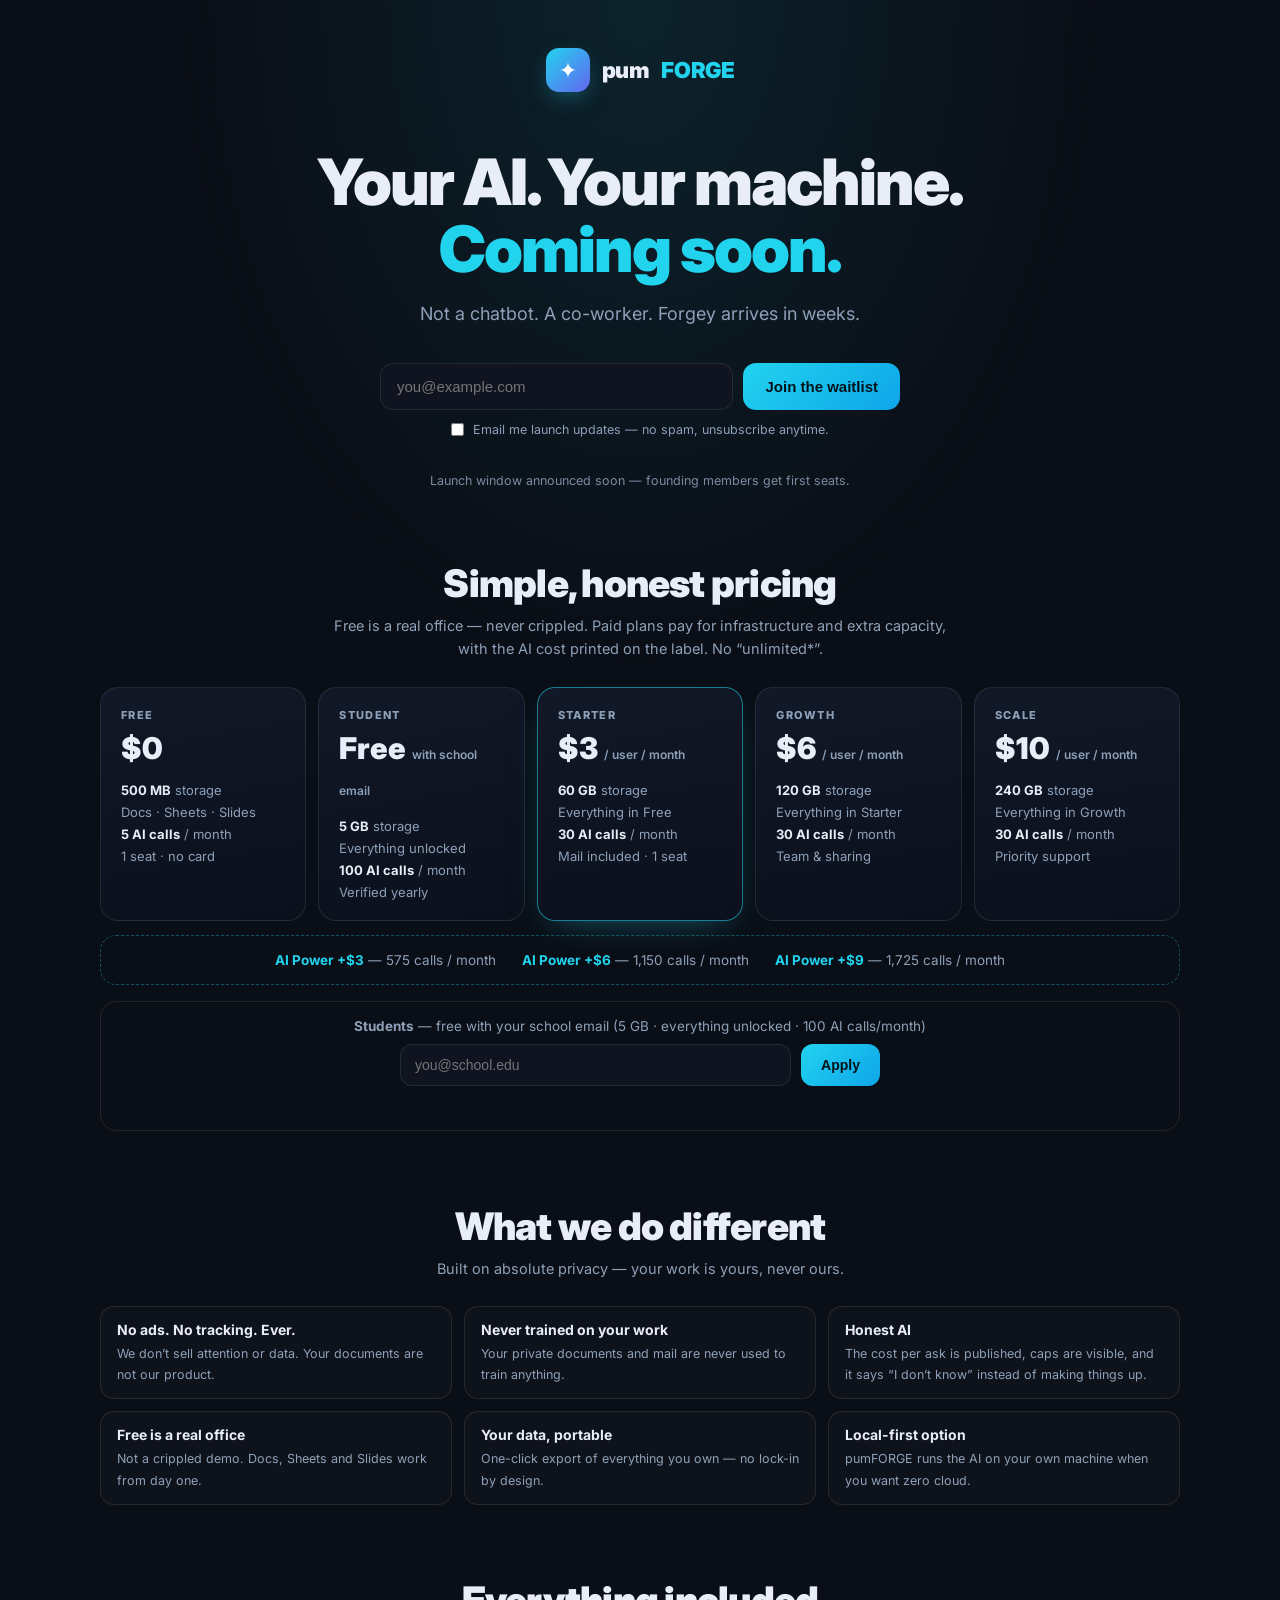
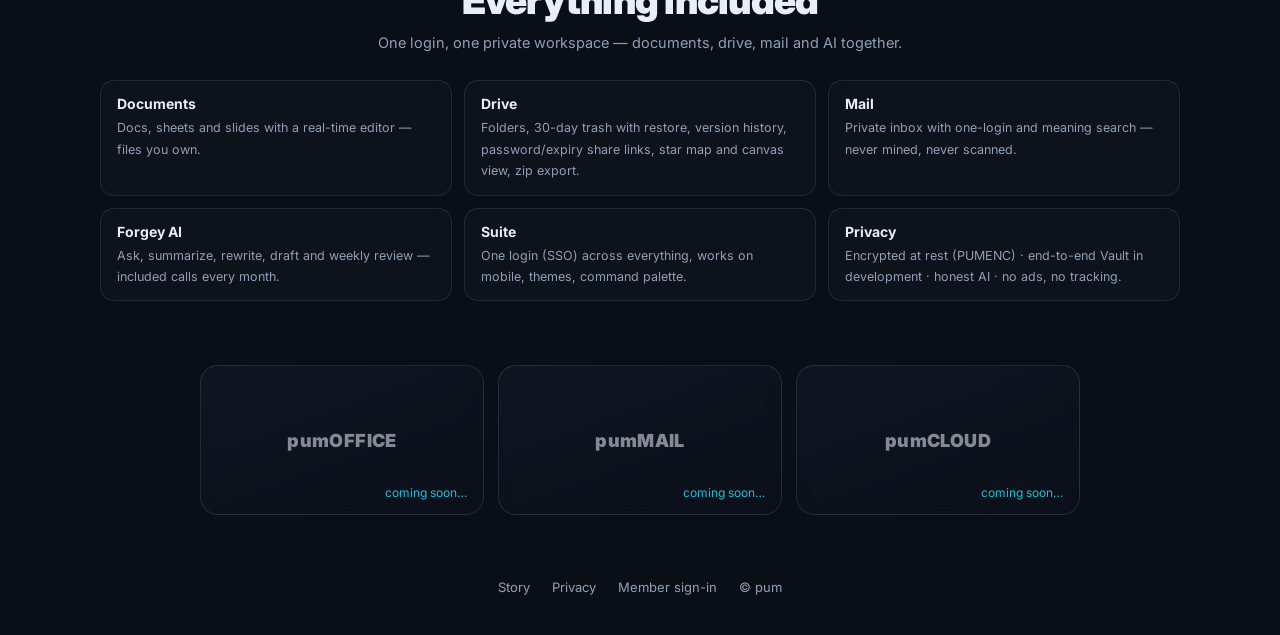
==== commit 95bb738f: "pricing: Student card (5GB, everything unlocked, 100 AI calls) + school-email apply form" ====
--- a/index.html
+++ b/index.html
@@ -34,10 +34,10 @@
 .wlmsg { margin-top:10px; font-size:13.5px; color:var(--dim); text-align:center; min-height:18px; }
 .wlmsg.ok { color:#34d399; }
 .note { margin-top:8px; font-size:12.5px; color:var(--dim); opacity:.85; text-align:center; }
-section { margin-top:72px; width:100%; max-width:1000px; }
+section { margin-top:72px; width:100%; max-width:1080px; }
 h2 { margin:0 0 8px; font-size:clamp(24px,3.6vw,38px); font-weight:900; letter-spacing:-.02em; text-align:center; }
 .lead { color:var(--dim); text-align:center; max-width:640px; margin:0 auto 26px; font-size:14.5px; line-height:1.6; }
-.plans { display:grid; grid-template-columns:repeat(auto-fit,minmax(210px,1fr)); gap:14px; }
+.plans { display:grid; grid-template-columns:repeat(auto-fit,minmax(190px,1fr)); gap:12px; }
 .plan { border:1px solid var(--line); border-radius:18px; padding:20px; background:linear-gradient(170deg,#111827,#0b101c); display:flex; flex-direction:column; gap:8px; }
 .plan.hot { border-color:rgba(34,211,238,.55); box-shadow:0 12px 34px -18px rgba(34,211,238,.5); }
 .plan .tag { font-size:11px; font-weight:800; letter-spacing:.12em; text-transform:uppercase; color:var(--dim); }
@@ -48,6 +48,12 @@
 .plan li b { color:var(--ink); }
 .addons { margin-top:14px; border:1px dashed rgba(34,211,238,.35); border-radius:16px; padding:16px 18px; display:flex; flex-wrap:wrap; gap:10px 26px; justify-content:center; font-size:13.5px; color:var(--dim); }
 .addons b { color:var(--cyan); }
+.student { margin-top:16px; border:1px solid var(--line); border-radius:16px; padding:16px 18px; text-align:center; }
+.st-head { font-size:13.5px; color:var(--dim); margin-bottom:10px; }
+.st-form { display:flex; gap:10px; width:min(480px,100%); margin:0 auto; }
+.st-form input { flex:1; padding:12px 14px; border-radius:12px; border:1px solid var(--line); background:var(--bg2); color:var(--ink); font-size:14px; outline:none; }
+.st-form input:focus { border-color:var(--cyan); }
+.st-form button { padding:12px 20px; border:0; border-radius:12px; background:linear-gradient(135deg,#22d3ee,#0ea5e9); color:#04121a; font-weight:800; font-size:14px; cursor:pointer; }
 .grid2 { display:grid; grid-template-columns:repeat(auto-fit,minmax(280px,1fr)); gap:12px; }
 .item { border:1px solid var(--line); border-radius:14px; padding:14px 16px; background:rgba(255,255,255,.02); }
 .item b { display:block; margin-bottom:4px; font-size:14px; }
@@ -75,12 +81,14 @@
 <div class="wlmsg" id="wlMsg"></div>
 <div class="note">Launch window announced soon — founding members get first seats.</div>
 
-<section>
+<section id="pricing">
   <h2>Simple, honest pricing</h2>
   <p class="lead">Free is a real office — never crippled. Paid plans pay for infrastructure and extra capacity, with the AI cost printed on the label. No &ldquo;unlimited*&rdquo;.</p>
   <div class="plans">
     <div class="plan"><span class="tag">Free</span><div class="price">$0</div>
       <ul><li><b>500 MB</b> storage</li><li>Docs &middot; Sheets &middot; Slides</li><li><b>5 AI calls</b> / month</li><li>1 seat &middot; no card</li></ul></div>
+    <div class="plan"><span class="tag">Student</span><div class="price">Free <small>with school email</small></div>
+      <ul><li><b>5 GB</b> storage</li><li>Everything unlocked</li><li><b>100 AI calls</b> / month</li><li>Verified yearly</li></ul></div>
     <div class="plan hot"><span class="tag">Starter</span><div class="price">$3 <small>/ user / month</small></div>
       <ul><li><b>60 GB</b> storage</li><li>Everything in Free</li><li><b>30 AI calls</b> / month</li><li>Mail included &middot; 1 seat</li></ul></div>
     <div class="plan"><span class="tag">Growth</span><div class="price">$6 <small>/ user / month</small></div>
@@ -89,6 +97,14 @@
       <ul><li><b>240 GB</b> storage</li><li>Everything in Growth</li><li><b>30 AI calls</b> / month</li><li>Priority support</li></ul></div>
   </div>
   <div class="addons"><span><b>AI Power +$3</b> &mdash; 575 calls / month</span><span><b>AI Power +$6</b> &mdash; 1,150 calls / month</span><span><b>AI Power +$9</b> &mdash; 1,725 calls / month</span></div>
+  <div class="student">
+    <div class="st-head"><b>Students</b> &mdash; free with your school email (5 GB &middot; everything unlocked &middot; 100 AI calls/month)</div>
+    <form class="st-form" id="stForm">
+      <input type="email" id="stEmail" placeholder="you@school.edu" aria-label="School email" required>
+      <button type="submit" id="stBtn">Apply</button>
+    </form>
+    <div class="wlmsg" id="stMsg"></div>
+  </div>
 </section>
 <section>
   <h2>What we do different</h2>
@@ -154,6 +170,26 @@
       }).catch(function () { m.textContent = 'Network error — try again.'; })
       .finally(function () { b.disabled = false; });
   });
+  var sf = document.getElementById('stForm');
+  if (sf) {
+    sf.addEventListener('submit', function (ev) {
+      ev.preventDefault();
+      var se = document.getElementById('stEmail'), sb = document.getElementById('stBtn'), sm = document.getElementById('stMsg');
+      var email = (se.value || '').trim();
+      if (!email) return;
+      sb.disabled = true; sm.className = 'wlmsg'; sm.textContent = 'Sending…';
+      fetch('https://pumoffice.com/api/student/apply', {
+        method: 'POST', headers: { 'Content-Type': 'application/json' },
+        body: JSON.stringify({ email: email })
+      }).then(function (r) { return r.json().then(function (j) { return { ok: r.ok, j: j }; }); })
+        .then(function (res) {
+          var j = res.j || {};
+          if (res.ok && j.ok) { sm.className = 'wlmsg ok'; sm.textContent = j.note || 'Application received.'; se.value = ''; }
+          else { sm.textContent = j.detail || j.error || 'Something went wrong — try again.'; }
+        }).catch(function () { sm.textContent = 'Network error — try again.'; })
+        .finally(function () { sb.disabled = false; });
+    });
+  }
 })();
 </script>
 </body>
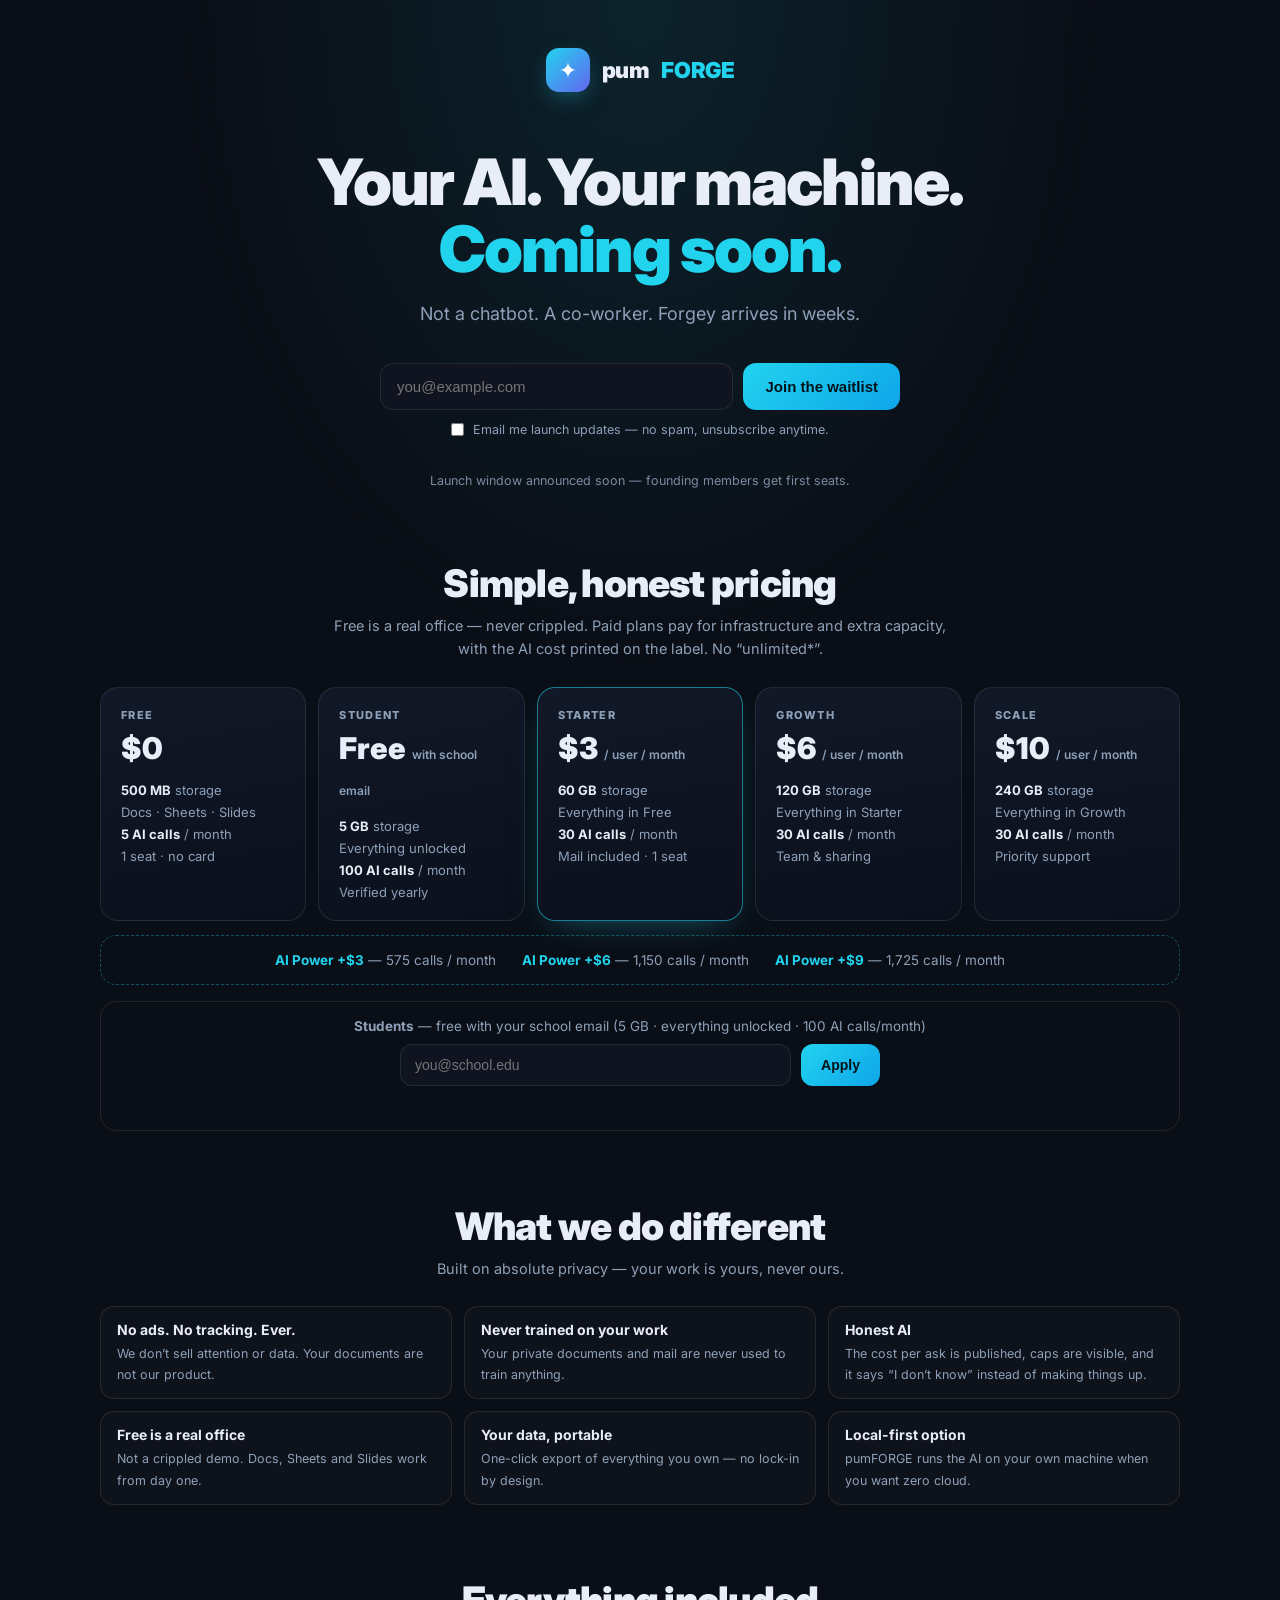
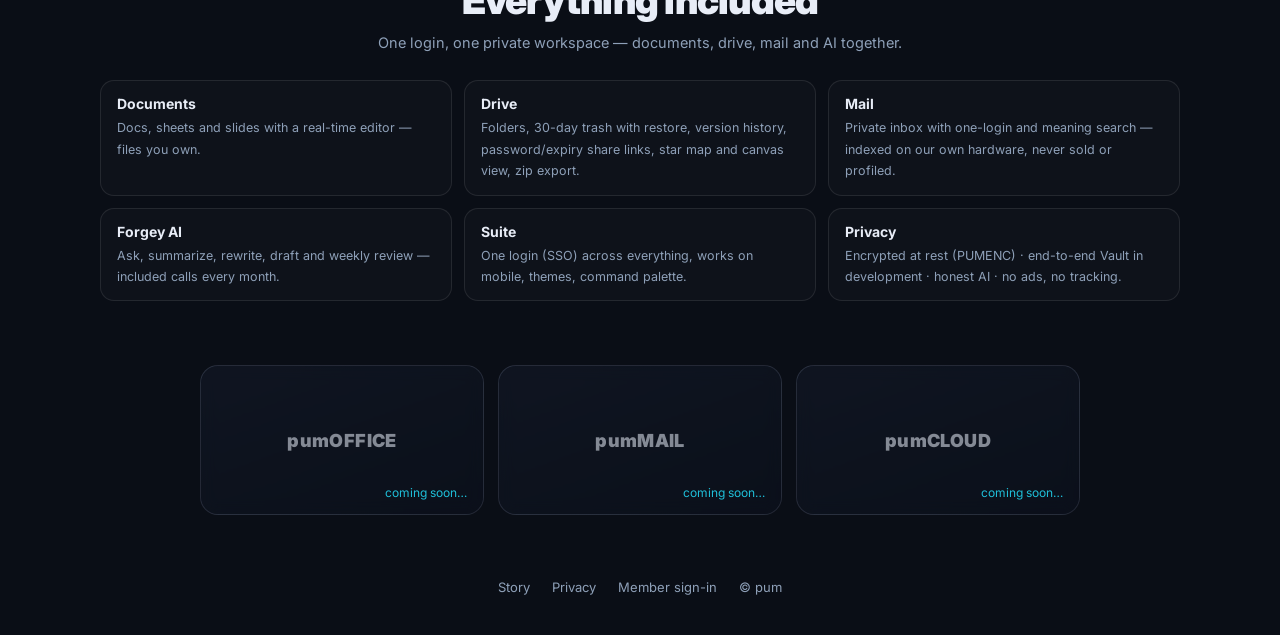
==== commit e5bf6ea9: "claims: honest mail copy (indexed on our own hardware, never sold or profiled)" ====
--- a/index.html
+++ b/index.html
@@ -124,7 +124,7 @@
   <div class="grid2">
     <div class="item"><b>Documents</b><span>Docs, sheets and slides with a real-time editor &mdash; files you own.</span></div>
     <div class="item"><b>Drive</b><span>Folders, 30-day trash with restore, version history, password/expiry share links, star map and canvas view, zip export.</span></div>
-    <div class="item"><b>Mail</b><span>Private inbox with one-login and meaning search &mdash; never mined, never scanned.</span></div>
+    <div class="item"><b>Mail</b><span>Private inbox with one-login and meaning search &mdash; indexed on our own hardware, never sold or profiled.</span></div>
     <div class="item"><b>Forgey AI</b><span>Ask, summarize, rewrite, draft and weekly review &mdash; included calls every month.</span></div>
     <div class="item"><b>Suite</b><span>One login (SSO) across everything, works on mobile, themes, command palette.</span></div>
     <div class="item"><b>Privacy</b><span>Encrypted at rest (PUMENC) &middot; end-to-end Vault in development &middot; honest AI &middot; no ads, no tracking.</span></div>
